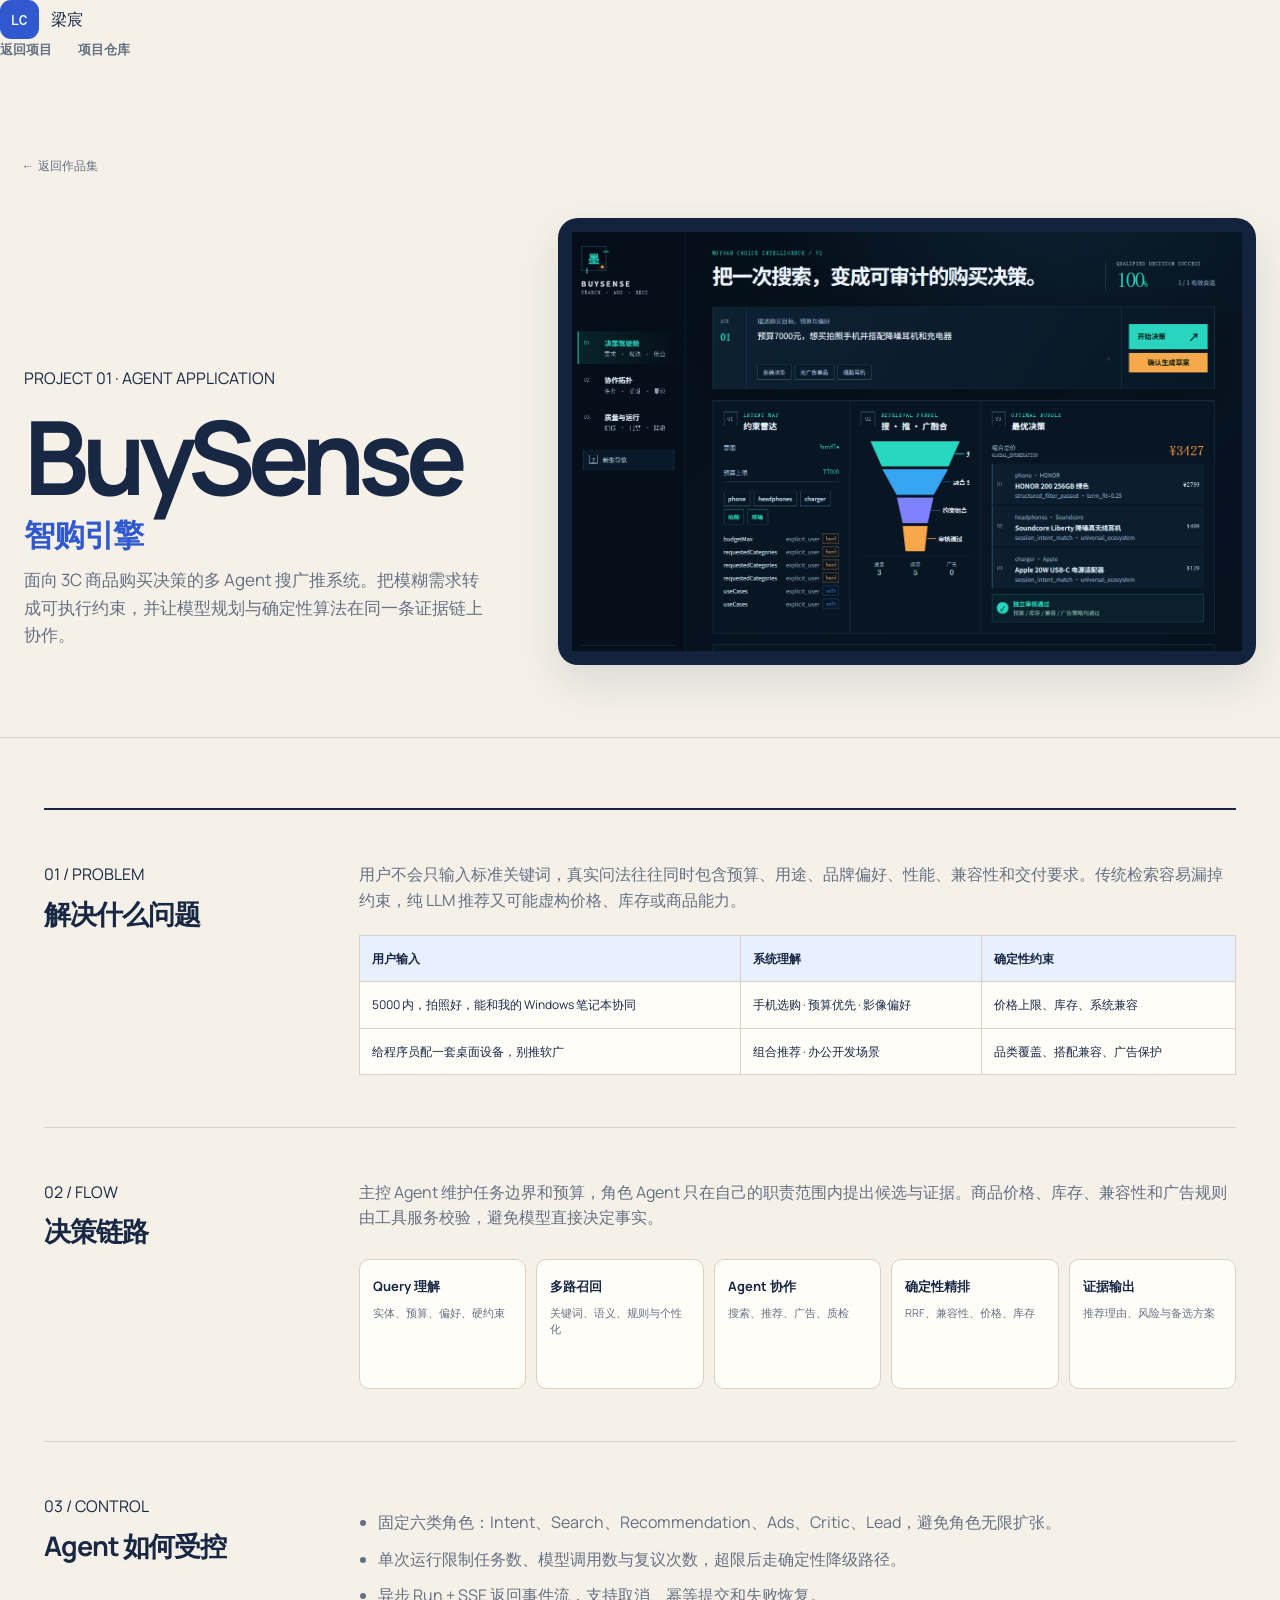
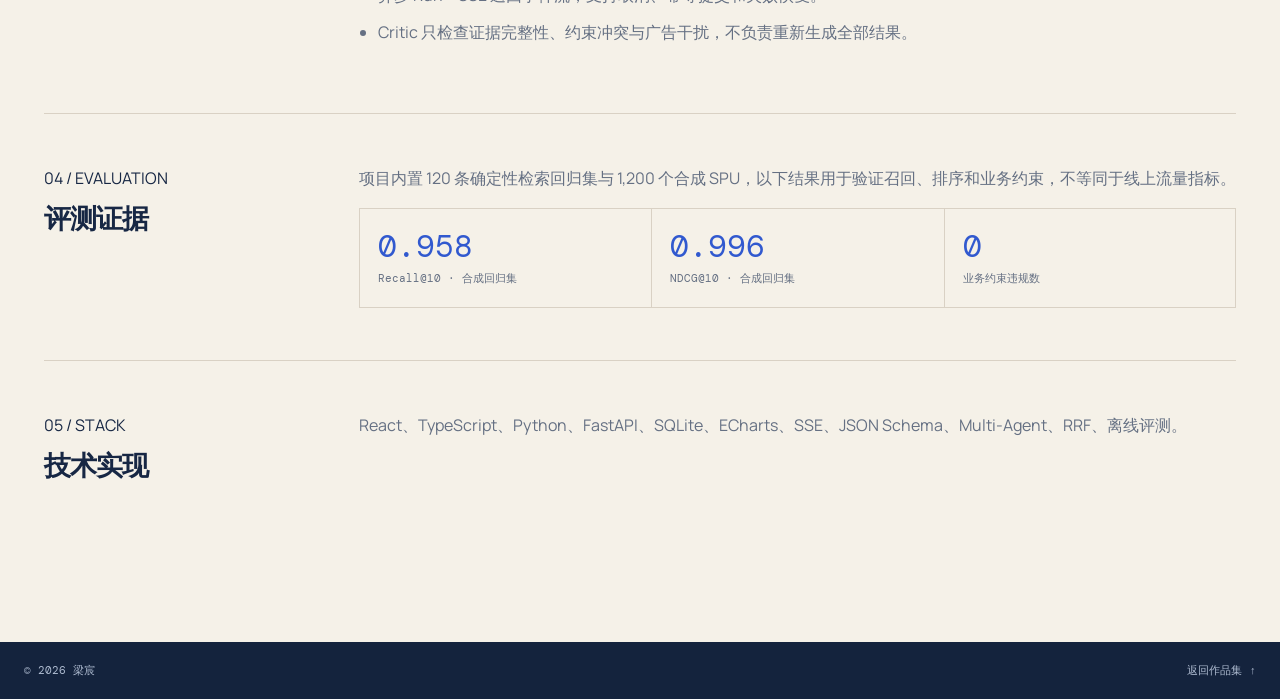
==== projects/buysense.html @ aa0bed07 "Redesign portfolio and refresh open source archive" ====
<!doctype html>
<html lang="zh-CN">
  <head>
    <meta charset="utf-8" />
    <meta name="viewport" content="width=device-width, initial-scale=1" />
    <meta name="description" content="BuySense 智购引擎：3C 商品智能决策与搜广推 Agent 项目案例。" />
    <title>BuySense 智购引擎 · 梁宸作品集</title>
    <link rel="icon" href="data:," />
    <link rel="stylesheet" href="../assets/site.css" />
  </head>
  <body>
    <header class="site-header" data-header>
      <a class="brand" href="../index.html"><span class="brand-mark">LC</span><span>梁宸</span></a>
<button class="nav-toggle" type="button" aria-expanded="false" aria-controls="site-nav" title="打开导航">
        <svg width="22" height="22" viewBox="0 0 24 24" aria-hidden="true" focusable="false"><path d="M4 6h16M4 12h16M4 18h16" /></svg>
        <span class="sr-only">打开导航</span>
      </button>
      <nav id="site-nav" class="site-nav" aria-label="案例导航"><a href="../index.html#work">返回项目</a><a target="_blank" rel="noreferrer noopener" href="https://github.com/ShinyHero666/BuySense-Agent">项目仓库</a></nav>
    </header>
<a class="skip-link" href="#top">跳到主要内容</a>
    <main id="top" tabindex="-1">
      <section class="case-hero" data-reveal>
        <a class="case-back" href="../index.html#work">← 返回作品集</a>
        <div class="case-hero-grid">
          <div>
            <span class="section-index">PROJECT 01 · AGENT APPLICATION</span>
            <h1>BuySense<span>智购引擎</span></h1>
            <p>面向 3C 商品购买决策的多 Agent 搜广推系统。把模糊需求转成可执行约束，并让模型规划与确定性算法在同一条证据链上协作。</p>
          </div>
          <figure><img src="../assets/buysense-console.png" alt="BuySense 决策工作台" /></figure>
        </div>
      </section>
      <div class="case-body">
        <section class="case-section" data-reveal>
          <div><span class="section-index">01 / PROBLEM</span><h2>解决什么问题</h2></div>
          <div>
            <p>用户不会只输入标准关键词，真实问法往往同时包含预算、用途、品牌偏好、性能、兼容性和交付要求。传统检索容易漏掉约束，纯 LLM 推荐又可能虚构价格、库存或商品能力。</p>
            <table class="decision-table">
              <thead><tr><th>用户输入</th><th>系统理解</th><th>确定性约束</th></tr></thead>
              <tbody>
                <tr><td>5000 内，拍照好，能和我的 Windows 笔记本协同</td><td>手机选购 · 预算优先 · 影像偏好</td><td>价格上限、库存、系统兼容</td></tr>
                <tr><td>给程序员配一套桌面设备，别推软广</td><td>组合推荐 · 办公开发场景</td><td>品类覆盖、搭配兼容、广告保护</td></tr>
              </tbody>
            </table>
          </div>
        </section>
        <section class="case-section" data-reveal>
          <div><span class="section-index">02 / FLOW</span><h2>决策链路</h2></div>
          <div>
            <p>主控 Agent 维护任务边界和预算，角色 Agent 只在自己的职责范围内提出候选与证据。商品价格、库存、兼容性和广告规则由工具服务校验，避免模型直接决定事实。</p>
            <div class="architecture" aria-label="BuySense 架构链路">
              <div><strong>Query 理解</strong><span>实体、预算、偏好、硬约束</span></div>
              <div><strong>多路召回</strong><span>关键词、语义、规则与个性化</span></div>
              <div><strong>Agent 协作</strong><span>搜索、推荐、广告、质检</span></div>
              <div><strong>确定性精排</strong><span>RRF、兼容性、价格、库存</span></div>
              <div><strong>证据输出</strong><span>推荐理由、风险与备选方案</span></div>
            </div>
          </div>
        </section>
        <section class="case-section" data-reveal>
          <div><span class="section-index">03 / CONTROL</span><h2>Agent 如何受控</h2></div>
          <div><ul class="case-list">
            <li>固定六类角色：Intent、Search、Recommendation、Ads、Critic、Lead，避免角色无限扩张。</li>
            <li>单次运行限制任务数、模型调用数与复议次数，超限后走确定性降级路径。</li>
            <li>异步 Run + SSE 返回事件流，支持取消、幂等提交和失败恢复。</li>
            <li>Critic 只检查证据完整性、约束冲突与广告干扰，不负责重新生成全部结果。</li>
          </ul></div>
        </section>
        <section class="case-section" data-reveal>
          <div><span class="section-index">04 / EVALUATION</span><h2>评测证据</h2></div>
          <div>
            <p>项目内置 120 条确定性检索回归集与 1,200 个合成 SPU，以下结果用于验证召回、排序和业务约束，不等同于线上流量指标。</p>
            <div class="evidence-row">
              <div><strong>0.958</strong><span>Recall@10 · 合成回归集</span></div>
              <div><strong>0.996</strong><span>NDCG@10 · 合成回归集</span></div>
              <div><strong>0</strong><span>业务约束违规数</span></div>
            </div>
          </div>
        </section>
        <section class="case-section" data-reveal>
          <div><span class="section-index">05 / STACK</span><h2>技术实现</h2></div>
          <div><p>React、TypeScript、Python、FastAPI、SQLite、ECharts、SSE、JSON Schema、Multi-Agent、RRF、离线评测。</p></div>
        </section>
      </div>
    </main>
    <footer class="site-footer"><span>© <span data-year></span> 梁宸</span><a href="../index.html">返回作品集 ↑</a></footer>
    <script src="../assets/site.js"></script>
  </body>
</html>
---- assets/site.css ----
@import url('https://fonts.googleapis.com/css2?family=DM+Mono:wght@400;500&family=Manrope:wght@400;500;600;700;800&display=swap');

:root {
  --paper: #f5f1e8;
  --surface: #fffdf8;
  --ink: #172744;
  --muted: #657083;
  --line: #d9d1c4;
  --blue: #3159cf;
  --blue-dark: #233f9a;
  --red: #e35d43;
  --yellow: #e8b74a;
  --dark: #14233d;
  --dark-line: #344563;
  --max: 1240px;
  --header: 76px;
  --radius: 18px;
  --shadow: 0 18px 45px rgba(23, 39, 68, .12);
}

* { box-sizing: border-box; }
html { scroll-behavior: smooth; scroll-padding-top: calc(var(--header) + 20px); }
body { margin: 0; color: var(--ink); background: var(--paper); font-family: Manrope, "Microsoft YaHei", sans-serif; font-size: 16px; line-height: 1.6; overflow-x: hidden; }
img { display: block; max-width: 100%; }
a { color: inherit; text-decoration: none; cursor: pointer; }
button { font: inherit; cursor: pointer; }
::selection { color: #fff; background: var(--blue); }
.icon { flex: 0 0 auto; fill: none; stroke: currentColor; stroke-width: 1.8; stroke-linecap: round; stroke-linejoin: round; }
.sr-only { position: absolute; width: 1px; height: 1px; padding: 0; margin: -1px; overflow: hidden; clip: rect(0, 0, 0, 0); white-space: nowrap; border: 0; }
.skip-link { position: fixed; top: 14px; left: 18px; z-index: 100; padding: 10px 14px; color: #fff; background: var(--ink); border-radius: 8px; transform: translateY(-160%); transition: transform 180ms ease; }
.skip-link:focus { transform: translateY(0); }
:focus-visible { outline: 3px solid var(--red); outline-offset: 4px; }
main:focus { outline: none; }

.site-header { position: sticky; top: 0; z-index: 50; min-height: var(--header); border-bottom: 1px solid transparent; background: rgba(245, 241, 232, .92); backdrop-filter: blur(16px); transition: border-color 200ms ease, box-shadow 200ms ease; }
.site-header.is-scrolled { border-color: var(--line); box-shadow: 0 8px 24px rgba(23, 39, 68, .06); }
.site-header-inner { max-width: var(--max); min-height: var(--header); display: flex; align-items: center; justify-content: space-between; gap: 32px; margin: 0 auto; padding: 0 24px; }
.brand { display: inline-flex; align-items: center; gap: 12px; }
.brand-mark { width: 39px; height: 39px; display: grid; place-items: center; color: #fff; background: var(--blue); border-radius: 11px; font: 500 14px/1 "DM Mono", monospace; letter-spacing: .06em; }
.brand-copy { display: grid; gap: 1px; }
.brand-copy strong { font-size: 13px; letter-spacing: .1em; }
.brand-copy small { color: var(--muted); font: 10px/1.3 "DM Mono", monospace; letter-spacing: .05em; }
.site-nav { display: flex; align-items: center; gap: 26px; }
.site-nav a { position: relative; display: inline-flex; align-items: center; gap: 7px; color: var(--muted); font-size: 13px; font-weight: 700; transition: color 180ms ease; }
.site-nav a span { color: var(--red); font: 11px "DM Mono", monospace; }
.site-nav a::after { content: ""; position: absolute; right: 0; bottom: -8px; left: 0; height: 2px; background: var(--red); transform: scaleX(0); transform-origin: right; transition: transform 180ms ease; }
.site-nav a:hover { color: var(--ink); }
.site-nav a:hover::after { transform: scaleX(1); transform-origin: left; }
.site-nav .nav-external { padding: 9px 12px; color: var(--ink); border: 1px solid var(--line); border-radius: 8px; }
.site-nav .nav-external::after { display: none; }
.nav-toggle { display: none; min-width: 44px; min-height: 44px; place-items: center; padding: 0; color: var(--ink); border: 1px solid var(--line); border-radius: 9px; background: transparent; }
.nav-toggle svg { fill: none; stroke: currentColor; stroke-width: 1.8; stroke-linecap: round; }

.archive-hero { max-width: var(--max); display: grid; grid-template-columns: 58px minmax(0, 1.02fr) minmax(400px, .98fr); gap: 34px; align-items: center; margin: 0 auto; padding: 96px 24px 88px; }
.hero-index { min-height: 430px; display: flex; flex-direction: column; align-items: center; justify-content: space-between; color: var(--blue); font: 11px "DM Mono", monospace; letter-spacing: .1em; }
.hero-index span { writing-mode: vertical-rl; }
.hero-index strong { font: 30px "DM Mono", monospace; }
.hero-index i { width: 1px; flex: 1; margin-top: 24px; background: var(--red); }
.kicker { margin: 0; color: var(--blue); font: 500 11px/1.3 "DM Mono", monospace; letter-spacing: .1em; }
.hero-copy h1 { max-width: 680px; margin: 22px 0 24px; font-size: clamp(42px, 5.3vw, 78px); line-height: 1.04; letter-spacing: -.055em; }
h1 em, h2 em { color: var(--blue); font-style: normal; }
.hero-intro { max-width: 570px; margin: 0; color: var(--muted); font-size: 17px; }
.hero-actions { display: flex; flex-wrap: wrap; gap: 12px; margin-top: 34px; }
.button { min-height: 46px; display: inline-flex; align-items: center; justify-content: center; gap: 10px; padding: 11px 17px; border: 1px solid var(--ink); border-radius: 9px; font-size: 13px; font-weight: 800; transition: transform 180ms ease, background-color 180ms ease, color 180ms ease, border-color 180ms ease; }
.button:hover { transform: translateY(-2px); }
.button-primary { color: #fff; background: var(--blue); border-color: var(--blue); }
.button-primary:hover { background: var(--blue-dark); border-color: var(--blue-dark); }
.button-quiet { color: var(--ink); border-color: var(--line); }
.button-quiet:hover { color: var(--blue); border-color: var(--blue); }
.hero-footnote { display: flex; align-items: center; gap: 8px; margin-top: 38px; color: var(--muted); font: 12px "DM Mono", monospace; }
.status-dot { width: 8px; height: 8px; display: inline-block; border-radius: 50%; background: var(--red); box-shadow: 0 0 0 4px rgba(227, 93, 67, .12); }
.hero-board { position: relative; padding: 22px; color: #fff; background: var(--dark); border-radius: 26px; box-shadow: var(--shadow); transform: rotate(1deg); }
.board-topline, .board-bottom { display: flex; align-items: center; justify-content: space-between; color: #aab7cc; font: 10px "DM Mono", monospace; letter-spacing: .08em; }
.board-main { display: grid; grid-template-columns: 86px 1fr; gap: 22px; align-items: end; padding: 42px 0 28px; }
.board-number { color: var(--yellow); font: 64px/.85 "DM Mono", monospace; }
.board-label { margin: 0 0 7px; color: #8fa7ef; font: 10px "DM Mono", monospace; letter-spacing: .12em; }
.board-main h2 { margin: 0; font-size: clamp(26px, 3vw, 40px); line-height: 1.08; letter-spacing: -.045em; }
.board-copy { max-width: 290px; margin: 13px 0 0; color: #b4bfd1; font-size: 12px; line-height: 1.55; }
.board-visual { position: relative; overflow: hidden; margin-bottom: 22px; border: 5px solid #273856; background: #fff; }
.board-visual img { width: 100%; aspect-ratio: 16 / 9; object-fit: cover; object-position: top left; }
.visual-tag { position: absolute; right: 10px; bottom: 10px; padding: 5px 7px; color: #fff; background: rgba(20, 35, 61, .9); font: 9px "DM Mono", monospace; }
.board-bottom { padding-top: 15px; border-top: 1px solid var(--dark-line); }
.board-bottom strong { color: var(--yellow); font-size: 19px; }

.metrics-band { color: #fff; background: var(--dark); }
.metrics-inner { max-width: var(--max); display: grid; grid-template-columns: 1.5fr repeat(3, 1fr); margin: 0 auto; padding: 0 24px; }
.metric { min-height: 128px; display: grid; align-content: center; gap: 5px; padding: 22px 24px; border-left: 1px solid var(--dark-line); }
.metric:last-child { border-right: 1px solid var(--dark-line); }
.metric strong { color: var(--yellow); font: 500 30px/1 "DM Mono", monospace; }
.metric span { color: #aab7cc; font-size: 12px; }
.metric-lead { gap: 8px; }
.metric-lead strong { color: #fff; font-size: 21px; }
.metric-label { color: #8fa7ef !important; font: 10px "DM Mono", monospace; letter-spacing: .1em; }

.section-shell { max-width: var(--max); margin: 0 auto; padding-right: 24px; padding-left: 24px; }
.work-section { padding-top: 108px; padding-bottom: 120px; }
.section-heading { display: grid; grid-template-columns: minmax(0, .85fr) minmax(280px, .55fr); justify-content: space-between; gap: 70px; align-items: end; margin-bottom: 52px; }
.section-number { display: inline-block; margin-right: 12px; color: var(--red); font: 22px "DM Mono", monospace; vertical-align: top; }
.section-heading h2 { margin: 14px 0 0; font-size: clamp(36px, 4.4vw, 64px); line-height: 1.03; letter-spacing: -.06em; }
.section-heading > p, .section-heading > div + p, .open-source-heading > div:last-child { max-width: 470px; color: var(--muted); }
.project-grid { display: grid; grid-template-columns: minmax(0, 1.1fr) minmax(330px, .9fr); gap: 18px; align-items: stretch; }
.project-card { min-width: 0; overflow: hidden; border: 1px solid var(--line); border-radius: 22px; box-shadow: 0 5px 0 rgba(23, 39, 68, .06); transition: transform 200ms ease, box-shadow 200ms ease, border-color 200ms ease; }
.project-card:hover { border-color: #9baee6; box-shadow: 0 14px 0 rgba(23, 39, 68, .08); transform: translateY(-4px); }
.project-card-primary { background: var(--surface); }
.project-card-secondary { display: flex; flex-direction: column; color: #fff; background: var(--blue); border-color: var(--blue); }
.project-card-head { display: flex; justify-content: space-between; gap: 12px; padding: 20px 22px 0; font: 10px "DM Mono", monospace; letter-spacing: .08em; }
.project-code { color: var(--red); }
.project-card-secondary .project-code { color: #c7d3ff; }
.project-type { color: var(--muted); text-align: right; }
.project-card-secondary .project-type { color: #c7d3ff; }
.project-image { position: relative; margin: 18px 18px 0; overflow: hidden; border: 1px solid var(--line); background: #e8e3d9; }
.project-image img { width: 100%; aspect-ratio: 16 / 9; object-fit: cover; object-position: top left; }
.image-stamp { position: absolute; right: 14px; bottom: 14px; padding: 7px 8px; color: #fff; background: var(--red); font: 10px/1.15 "DM Mono", monospace; letter-spacing: .08em; }
.project-card-body { display: grid; gap: 18px; padding: 23px 23px 25px; }
.project-card h3 { margin: 0; font-size: 29px; letter-spacing: -.05em; }
.project-card-body p { margin: 3px 0 0; color: var(--muted); font-size: 13px; }
.project-card-secondary .project-card-body p { color: #e1e7ff; }
.project-description { max-width: 520px; line-height: 1.65; }
.tag-row { display: flex; flex-wrap: wrap; gap: 7px; }
.tag-row span { padding: 5px 8px; color: var(--ink); background: #eee9df; border-radius: 5px; font: 10px "DM Mono", monospace; }
.project-card-secondary .tag-row span { color: #fff; background: rgba(20, 35, 61, .2); }
.card-action { display: inline-flex; align-items: center; gap: 8px; width: max-content; color: var(--blue); font-size: 13px; font-weight: 800; }
.card-action:hover { color: var(--red); }
.project-card-secondary .card-action { color: #fff; }
.project-image-small { order: 3; margin-top: auto; border-color: rgba(255,255,255,.3); }
.project-image-small img { aspect-ratio: 16 / 7; }
.mini-flow { display: flex; align-items: center; gap: 8px; color: #d5ddff; font: 10px "DM Mono", monospace; }
.mini-flow i { width: 24px; height: 1px; background: #b9c8ff; }

.method-section { padding: 108px 0 116px; color: #fff; background: var(--dark); }
.section-heading-dark { margin-bottom: 54px; }
.section-heading-dark .kicker { color: #9aafea; }
.section-heading-dark h2 { color: #fff; }
.section-heading-dark h2 em { color: var(--yellow); }
.section-heading-dark > p { color: #b8c2d4; }
.method-grid { display: grid; grid-template-columns: repeat(4, 1fr); border-top: 1px solid var(--dark-line); border-bottom: 1px solid var(--dark-line); }
.method-grid article { min-height: 220px; padding: 24px 22px; border-left: 1px solid var(--dark-line); }
.method-grid article:last-child { border-right: 1px solid var(--dark-line); }
.method-grid article > span { color: var(--yellow); font: 10px "DM Mono", monospace; letter-spacing: .08em; }
.method-grid h3 { margin: 50px 0 11px; font-size: 21px; }
.method-grid p { margin: 0; color: #b8c2d4; font-size: 13px; }

.opensource-section { padding-top: 112px; padding-bottom: 120px; }
.open-source-heading { margin-bottom: 36px; }
.subtle-note { margin-top: 17px !important; color: var(--blue) !important; font: 12px "DM Mono", monospace; }
.opensource-toolbar { display: flex; align-items: center; justify-content: space-between; gap: 16px; padding: 13px 0; border-top: 1px solid var(--line); border-bottom: 1px solid var(--line); color: var(--muted); font: 10px "DM Mono", monospace; }
.opensource-toolbar span { display: inline-flex; align-items: center; gap: 8px; }
.opensource-toolbar strong { color: var(--ink); font-weight: 500; }
.opensource-grid { display: grid; grid-template-columns: repeat(5, minmax(0, 1fr)); gap: 12px; margin-top: 18px; }
.opensource-card { position: relative; min-height: 290px; display: flex; flex-direction: column; padding: 19px; color: var(--ink); background: var(--surface); border: 1px solid var(--line); border-radius: 15px; transition: transform 180ms ease, box-shadow 180ms ease, border-color 180ms ease; }
.opensource-card:nth-child(2) { background: #e8efff; }
.opensource-card:nth-child(3) { background: #fff0e7; }
.opensource-card:nth-child(4) { background: #e7f0e5; }
.opensource-card:nth-child(5) { background: #f1eafd; }
.opensource-card:hover { border-color: var(--blue); box-shadow: 0 12px 26px rgba(23,39,68,.12); transform: translateY(-4px); }
.card-index { position: absolute; top: 17px; right: 18px; color: var(--muted); font: 11px "DM Mono", monospace; }
.contribution-label { width: max-content; padding: 4px 7px; color: #fff; background: var(--ink); border-radius: 4px; font: 10px "DM Mono", monospace; }
.opensource-card > strong { margin-top: 37px; font-size: 20px; letter-spacing: -.04em; }
.repo-name { margin-top: 5px; overflow-wrap: anywhere; color: var(--muted); font: 10px/1.45 "DM Mono", monospace; }
.opensource-card p { margin: 18px 0 0; color: var(--muted); font-size: 12px; line-height: 1.6; }
.opensource-card code { padding: 1px 4px; color: var(--red); background: rgba(255,255,255,.65); border: 1px solid rgba(23,39,68,.1); border-radius: 3px; font: 11px "DM Mono", monospace; }
.card-meta { display: flex; align-items: center; justify-content: space-between; gap: 10px; margin-top: auto; padding-top: 18px; color: var(--blue); font: 11px "DM Mono", monospace; }

.contact-section { padding: 86px 0; color: #fff; background: var(--red); }
.contact-inner { display: flex; align-items: center; justify-content: space-between; gap: 48px; }
.contact-inner .kicker { color: #ffe0d5; }
.contact-inner h2 { margin: 13px 0 0; font-size: clamp(35px, 4vw, 58px); line-height: 1.04; letter-spacing: -.06em; }
.contact-inner h2 em { color: var(--ink); }
.contact-inner .button-primary { color: var(--ink); background: #fff4e8; border-color: #fff4e8; }
.contact-inner .button-primary:hover { background: var(--yellow); border-color: var(--yellow); }
.site-footer { display: flex; justify-content: space-between; gap: 20px; padding: 21px max(24px, calc((100vw - var(--max)) / 2)); color: #aebbd0; background: var(--dark); font: 11px "DM Mono", monospace; }

/* Detail pages share the same archive language. */
.case-hero { padding: 76px max(24px, calc((100vw - var(--max)) / 2)) 72px; border-bottom: 1px solid var(--line); }
.case-back { display: inline-flex; align-items: center; gap: 8px; margin-bottom: 43px; color: var(--muted); font: 12px "DM Mono", monospace; }
.case-back:hover { color: var(--red); }
.case-hero-grid { display: grid; grid-template-columns: .8fr 1.2fr; gap: 68px; align-items: end; }
.case-hero h1 { margin: 16px 0 12px; font-size: clamp(53px, 8vw, 104px); line-height: .95; letter-spacing: -.07em; }
.case-hero h1 span { display: block; margin-top: 15px; color: var(--blue); font-size: .3em; letter-spacing: -.04em; }
.case-hero p { max-width: 570px; color: var(--muted); font-size: 17px; }
.case-hero figure { margin: 0; padding: 14px; background: var(--dark); border-radius: 20px; box-shadow: var(--shadow); }
.case-hero figure img { width: 100%; aspect-ratio: 16 / 10; object-fit: cover; object-position: top left; }
.case-body { max-width: var(--max); margin: 0 auto; padding: 70px 24px 110px; }
.case-section { display: grid; grid-template-columns: 245px 1fr; gap: 70px; padding: 52px 0; border-top: 1px solid var(--line); }
.case-section:first-child { border-top: 2px solid var(--ink); }
.case-section h2 { margin: 10px 0 0; font-size: 27px; line-height: 1.15; letter-spacing: -.04em; }
.case-section p { margin-top: 0; color: var(--muted); }
.architecture { display: grid; grid-template-columns: repeat(5, 1fr); gap: 10px; margin-top: 28px; }
.architecture div { min-height: 130px; padding: 16px 13px; border: 1px solid var(--line); border-radius: 10px; background: var(--surface); }
.architecture strong { display: block; font-size: 13px; }
.architecture span { display: block; margin-top: 8px; color: var(--muted); font-size: 11px; line-height: 1.45; }
.decision-table { width: 100%; border-collapse: collapse; margin-top: 22px; background: var(--surface); }
.decision-table th, .decision-table td { padding: 13px 12px; border: 1px solid var(--line); text-align: left; vertical-align: top; font-size: 12px; }
.decision-table th { color: var(--ink); background: #e8efff; font-weight: 800; }
.evidence-row { display: grid; grid-template-columns: repeat(3, 1fr); border-top: 1px solid var(--line); border-bottom: 1px solid var(--line); }
.evidence-row div { padding: 21px 18px; border-left: 1px solid var(--line); }
.evidence-row div:last-child { border-right: 1px solid var(--line); }
.evidence-row strong { display: block; color: var(--blue); font: 31px "DM Mono", monospace; line-height: 1.1; }
.evidence-row span { display: block; margin-top: 7px; color: var(--muted); font: 11px "DM Mono", monospace; }
.case-list { padding-left: 19px; }
.case-list li { margin: 11px 0; color: var(--muted); }

html.js [data-reveal] { opacity: 0; transform: translateY(15px); transition: opacity 420ms ease, transform 420ms ease; }
html.js [data-reveal].is-visible { opacity: 1; transform: none; }

@media (max-width: 1024px) {
  .archive-hero { grid-template-columns: 42px 1fr 1fr; gap: 22px; }
  .hero-board { padding: 17px; }
  .board-main { grid-template-columns: 66px 1fr; gap: 14px; }
  .board-number { font-size: 51px; }
  .metrics-inner { grid-template-columns: 1.2fr repeat(3, 1fr); }
  .metric { padding-inline: 16px; }
  .project-grid { grid-template-columns: 1fr 1fr; }
  .opensource-grid { grid-template-columns: repeat(3, 1fr); }
  .opensource-card:nth-child(4), .opensource-card:nth-child(5) { min-height: 255px; }
}
@media (max-width: 760px) {
  :root { --header: 68px; }
  .site-header-inner { padding-inline: 18px; }
  .nav-toggle { display: grid; }
  .site-nav { position: absolute; top: var(--header); right: 0; left: 0; display: none; flex-direction: column; align-items: stretch; gap: 0; padding: 12px 18px 18px; background: var(--paper); border-bottom: 1px solid var(--line); box-shadow: 0 12px 24px rgba(23,39,68,.08); }
  .site-nav.is-open { display: flex; }
  .site-nav a { min-height: 44px; padding: 11px 2px; }
  .site-nav a::after { bottom: 4px; }
  .site-nav .nav-external { justify-content: space-between; margin-top: 6px; padding-inline: 11px; }
  .archive-hero { grid-template-columns: 1fr; gap: 34px; padding: 64px 18px 64px; }
  .hero-index { display: none; }
  .hero-copy h1 { font-size: clamp(45px, 13vw, 70px); }
  .hero-intro { font-size: 16px; }
  .hero-board { max-width: 620px; margin: 0 auto; transform: rotate(0); }
  .metrics-inner { grid-template-columns: 1fr 1fr; padding-inline: 18px; }
  .metric { min-height: 102px; padding: 17px 13px; }
  .metric-lead { grid-column: 1 / -1; }
  .metric:last-child { border-right: 1px solid var(--dark-line); }
  .section-shell { padding-right: 18px; padding-left: 18px; }
  .work-section, .opensource-section { padding-top: 76px; padding-bottom: 82px; }
  .section-heading { grid-template-columns: 1fr; gap: 18px; margin-bottom: 34px; }
  .section-heading h2 { font-size: clamp(39px, 11vw, 56px); }
  .project-grid { grid-template-columns: 1fr; }
  .project-card-secondary { display: grid; grid-template-columns: 1fr 40%; }
  .project-card-secondary .project-card-head { grid-column: 1 / -1; }
  .project-card-secondary .project-card-body { min-width: 0; }
  .project-card-secondary .project-image-small { margin: 0 18px 18px 0; align-self: end; }
  .method-section { padding: 78px 0 82px; }
  .method-grid { grid-template-columns: 1fr 1fr; }
  .method-grid article { min-height: 190px; }
  .method-grid h3 { margin-top: 34px; }
  .open-source-heading { margin-bottom: 31px; }
  .opensource-toolbar { align-items: flex-start; flex-direction: column; gap: 8px; }
  .opensource-grid { grid-template-columns: 1fr 1fr; }
  .opensource-card { min-height: 250px; }
  .contact-section { padding: 68px 0; }
  .contact-inner { align-items: flex-start; flex-direction: column; gap: 28px; }
  .site-footer { align-items: flex-start; flex-direction: column; padding: 24px 18px; }
  .case-hero { padding: 58px 18px 52px; }
  .case-hero-grid { grid-template-columns: 1fr; gap: 28px; }
  .case-hero h1 { font-size: 66px; }
  .case-body { padding: 53px 18px 80px; }
  .case-section { grid-template-columns: 1fr; gap: 23px; padding: 40px 0; }
  .architecture { grid-template-columns: 1fr 1fr; }
}
@media (max-width: 520px) {
  .brand-copy small { display: none; }
  .brand-copy strong { font-size: 12px; }
  .hero-actions .button { flex: 1 1 160px; }
  .board-main { padding-top: 34px; }
  .board-main h2 { font-size: 27px; }
  .board-copy { font-size: 11px; }
  .project-card-secondary { display: flex; }
  .project-card-secondary .project-image-small { margin: 0 18px 18px; }
  .method-grid, .opensource-grid { grid-template-columns: 1fr; }
  .method-grid article { min-height: 160px; }
  .method-grid h3 { margin-top: 25px; }
  .architecture { grid-template-columns: 1fr; }
  .evidence-row { grid-template-columns: 1fr; }
  .evidence-row div { border-right: 1px solid var(--line); border-bottom: 1px solid var(--line); }
  .decision-table { display: block; overflow-x: auto; }
}
@media (min-width: 761px) { .nav-toggle { display: none; } }
@media (prefers-reduced-motion: reduce) {
  html { scroll-behavior: auto; }
  *, html.js [data-reveal] { transition: none !important; animation: none !important; }
  html.js [data-reveal] { opacity: 1; transform: none; }
}
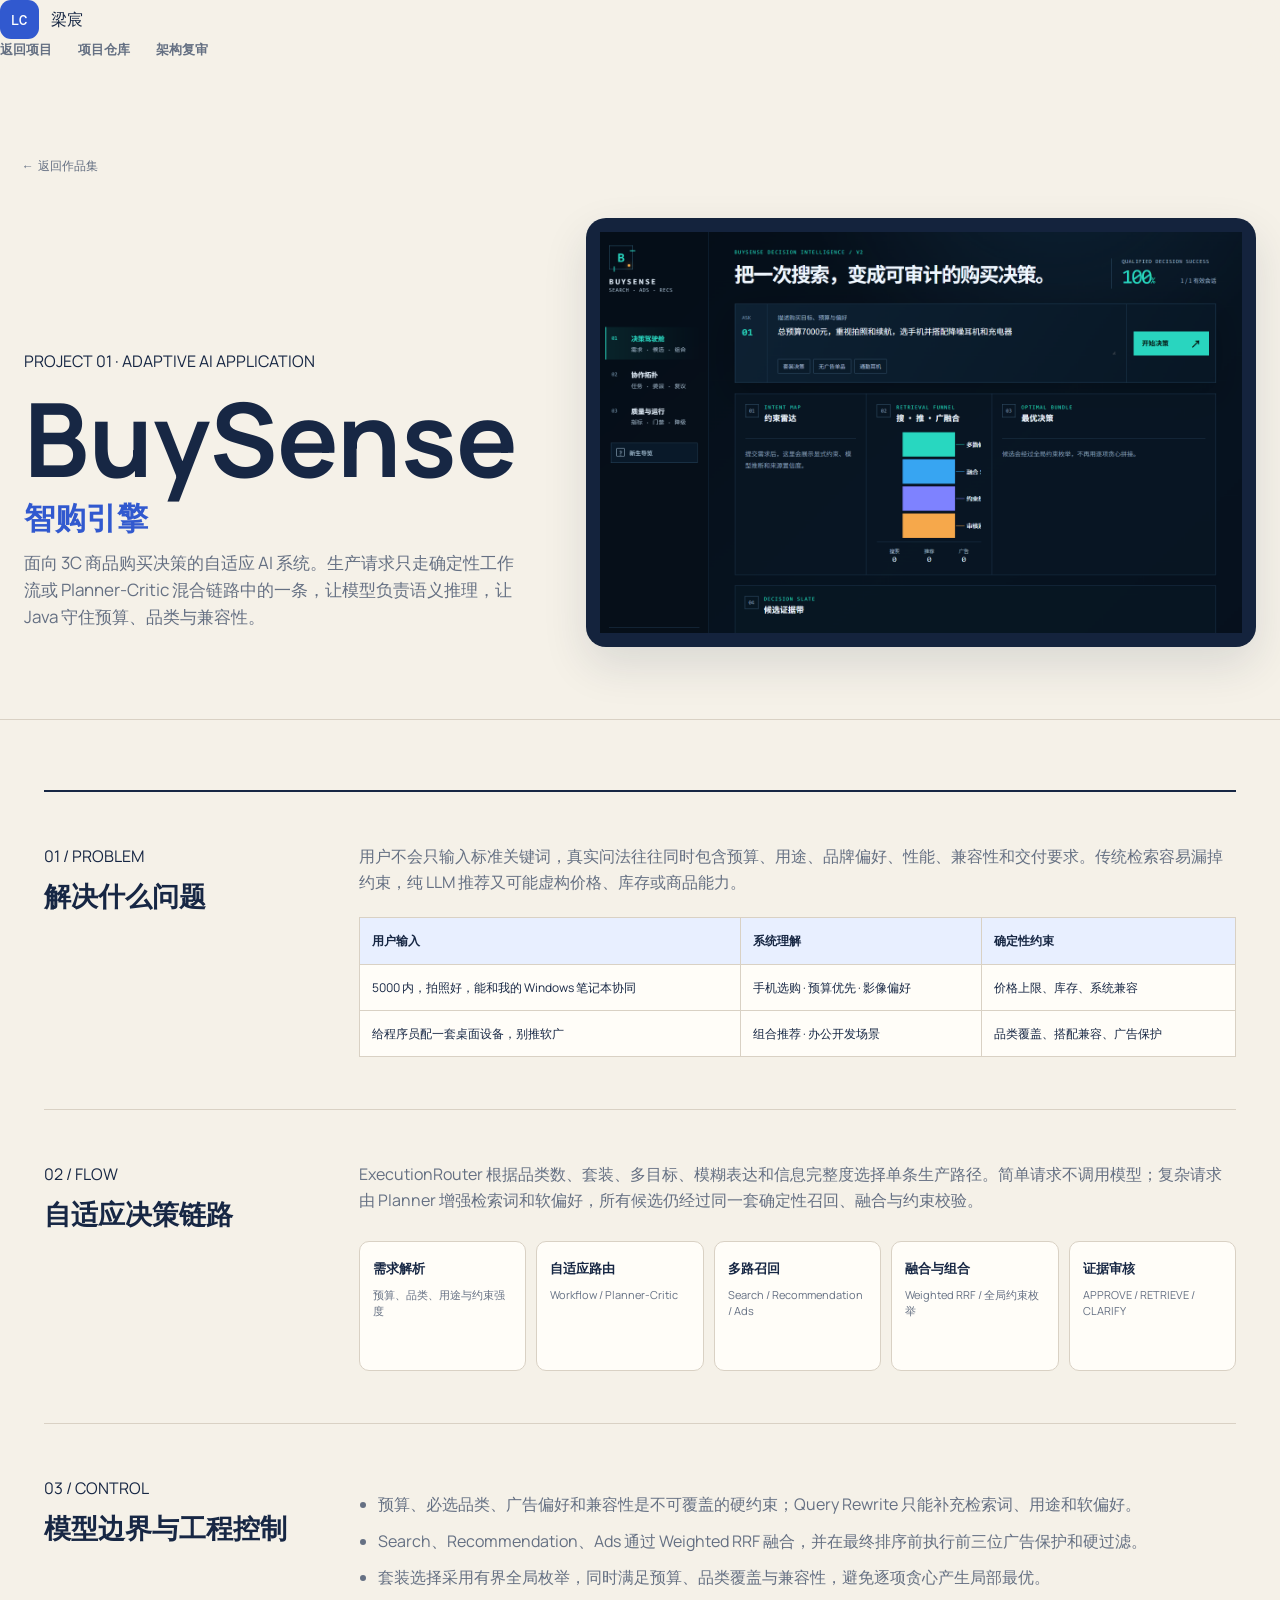
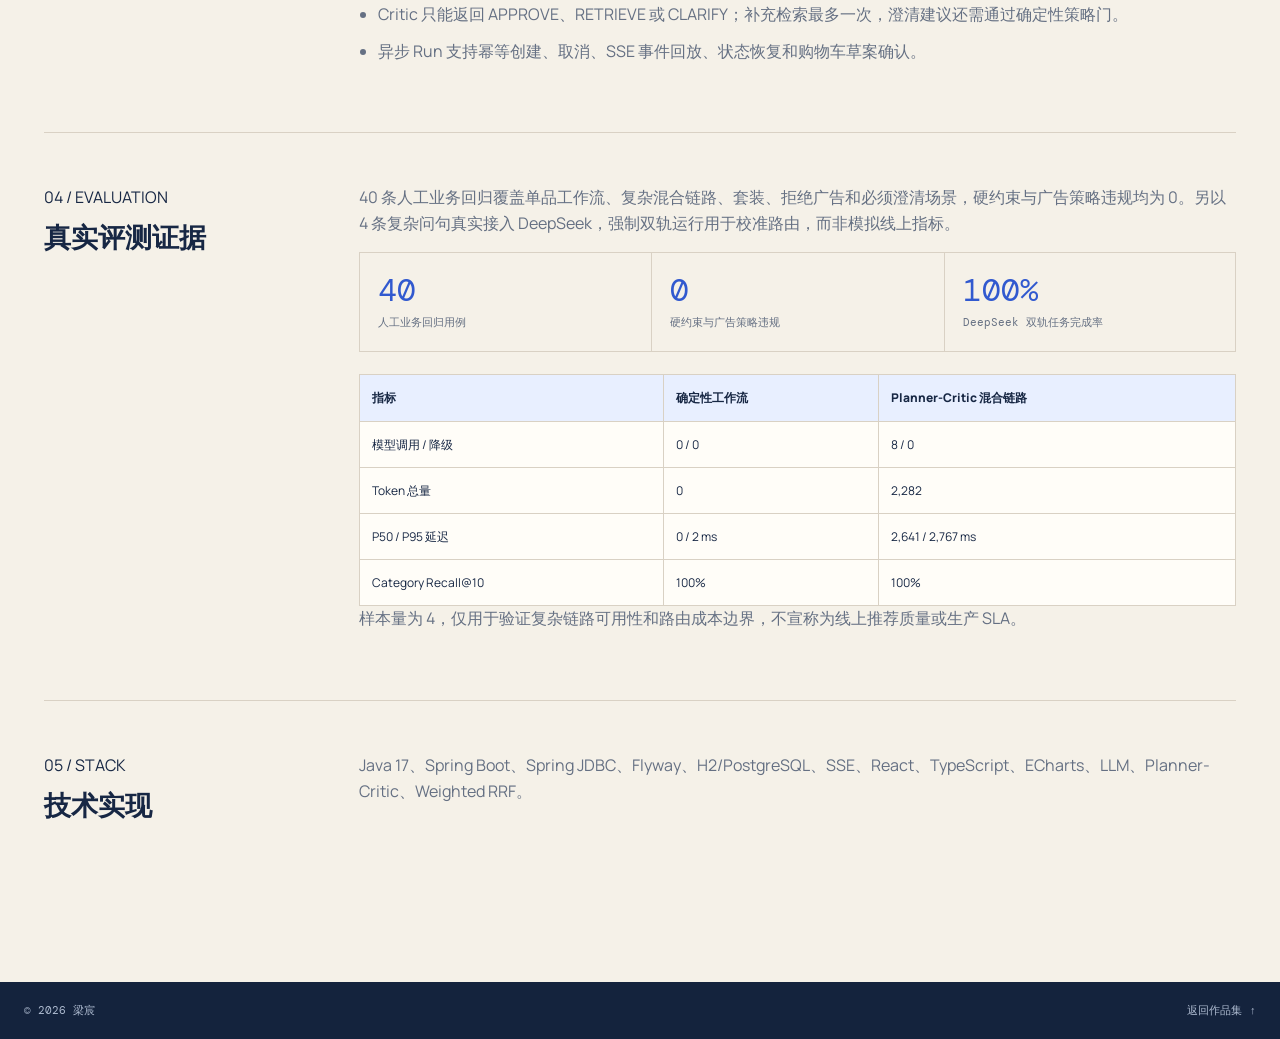
==== commit ca3047dd: "feat: publish final project evidence" ====
--- a/projects/buysense.html
+++ b/projects/buysense.html
@@ -3,7 +3,7 @@
   <head>
     <meta charset="utf-8" />
     <meta name="viewport" content="width=device-width, initial-scale=1" />
-    <meta name="description" content="BuySense 智购引擎：3C 商品智能决策与搜广推 Agent 项目案例。" />
+    <meta name="description" content="BuySense 智购引擎：自适应工作流与 Planner-Critic 协同的 3C 商品智能决策系统。" />
     <title>BuySense 智购引擎 · 梁宸作品集</title>
     <link rel="icon" href="data:," />
     <link rel="stylesheet" href="../assets/site.css" />
@@ -15,7 +15,7 @@
         <svg width="22" height="22" viewBox="0 0 24 24" aria-hidden="true" focusable="false"><path d="M4 6h16M4 12h16M4 18h16" /></svg>
         <span class="sr-only">打开导航</span>
       </button>
-      <nav id="site-nav" class="site-nav" aria-label="案例导航"><a href="../index.html#work">返回项目</a><a target="_blank" rel="noreferrer noopener" href="https://github.com/ShinyHero666/BuySense-Agent">项目仓库</a></nav>
+      <nav id="site-nav" class="site-nav" aria-label="案例导航"><a href="../index.html#work">返回项目</a><a target="_blank" rel="noreferrer noopener" href="https://github.com/ShinyHero666/BuySense-Agent">项目仓库</a><a target="_blank" rel="noreferrer noopener" href="https://github.com/ShinyHero666/BuySense-Agent/blob/main/code/java-control-plane/docs/PROJECT_REVIEW_CN.md">架构复审</a></nav>
     </header>
 <a class="skip-link" href="#top">跳到主要内容</a>
     <main id="top" tabindex="-1">
@@ -23,9 +23,9 @@
         <a class="case-back" href="../index.html#work">← 返回作品集</a>
         <div class="case-hero-grid">
           <div>
-            <span class="section-index">PROJECT 01 · AGENT APPLICATION</span>
+            <span class="section-index">PROJECT 01 · ADAPTIVE AI APPLICATION</span>
             <h1>BuySense<span>智购引擎</span></h1>
-            <p>面向 3C 商品购买决策的多 Agent 搜广推系统。把模糊需求转成可执行约束，并让模型规划与确定性算法在同一条证据链上协作。</p>
+            <p>面向 3C 商品购买决策的自适应 AI 系统。生产请求只走确定性工作流或 Planner-Critic 混合链路中的一条，让模型负责语义推理，让 Java 守住预算、品类与兼容性。</p>
           </div>
           <figure><img src="../assets/buysense-console.png" alt="BuySense 决策工作台" /></figure>
         </div>
@@ -45,41 +45,52 @@
           </div>
         </section>
         <section class="case-section" data-reveal>
-          <div><span class="section-index">02 / FLOW</span><h2>决策链路</h2></div>
+          <div><span class="section-index">02 / FLOW</span><h2>自适应决策链路</h2></div>
           <div>
-            <p>主控 Agent 维护任务边界和预算，角色 Agent 只在自己的职责范围内提出候选与证据。商品价格、库存、兼容性和广告规则由工具服务校验，避免模型直接决定事实。</p>
-            <div class="architecture" aria-label="BuySense 架构链路">
-              <div><strong>Query 理解</strong><span>实体、预算、偏好、硬约束</span></div>
-              <div><strong>多路召回</strong><span>关键词、语义、规则与个性化</span></div>
-              <div><strong>Agent 协作</strong><span>搜索、推荐、广告、质检</span></div>
-              <div><strong>确定性精排</strong><span>RRF、兼容性、价格、库存</span></div>
-              <div><strong>证据输出</strong><span>推荐理由、风险与备选方案</span></div>
+            <p>ExecutionRouter 根据品类数、套装、多目标、模糊表达和信息完整度选择单条生产路径。简单请求不调用模型；复杂请求由 Planner 增强检索词和软偏好，所有候选仍经过同一套确定性召回、融合与约束校验。</p>
+            <div class="architecture" aria-label="BuySense 自适应决策架构">
+              <div><strong>需求解析</strong><span>预算、品类、用途与约束强度</span></div>
+              <div><strong>自适应路由</strong><span>Workflow / Planner-Critic</span></div>
+              <div><strong>多路召回</strong><span>Search / Recommendation / Ads</span></div>
+              <div><strong>融合与组合</strong><span>Weighted RRF / 全局约束枚举</span></div>
+              <div><strong>证据审核</strong><span>APPROVE / RETRIEVE / CLARIFY</span></div>
             </div>
           </div>
         </section>
         <section class="case-section" data-reveal>
-          <div><span class="section-index">03 / CONTROL</span><h2>Agent 如何受控</h2></div>
+          <div><span class="section-index">03 / CONTROL</span><h2>模型边界与工程控制</h2></div>
           <div><ul class="case-list">
-            <li>固定六类角色：Intent、Search、Recommendation、Ads、Critic、Lead，避免角色无限扩张。</li>
-            <li>单次运行限制任务数、模型调用数与复议次数，超限后走确定性降级路径。</li>
-            <li>异步 Run + SSE 返回事件流，支持取消、幂等提交和失败恢复。</li>
-            <li>Critic 只检查证据完整性、约束冲突与广告干扰，不负责重新生成全部结果。</li>
+            <li>预算、必选品类、广告偏好和兼容性是不可覆盖的硬约束；Query Rewrite 只能补充检索词、用途和软偏好。</li>
+            <li>Search、Recommendation、Ads 通过 Weighted RRF 融合，并在最终排序前执行前三位广告保护和硬过滤。</li>
+            <li>套装选择采用有界全局枚举，同时满足预算、品类覆盖与兼容性，避免逐项贪心产生局部最优。</li>
+            <li>Critic 只能返回 APPROVE、RETRIEVE 或 CLARIFY；补充检索最多一次，澄清建议还需通过确定性策略门。</li>
+            <li>异步 Run 支持幂等创建、取消、SSE 事件回放、状态恢复和购物车草案确认。</li>
           </ul></div>
         </section>
         <section class="case-section" data-reveal>
-          <div><span class="section-index">04 / EVALUATION</span><h2>评测证据</h2></div>
+          <div><span class="section-index">04 / EVALUATION</span><h2>真实评测证据</h2></div>
           <div>
-            <p>项目内置 120 条确定性检索回归集与 1,200 个合成 SPU，以下结果用于验证召回、排序和业务约束，不等同于线上流量指标。</p>
+            <p>40 条人工业务回归覆盖单品工作流、复杂混合链路、套装、拒绝广告和必须澄清场景，硬约束与广告策略违规均为 0。另以 4 条复杂问句真实接入 DeepSeek，强制双轨运行用于校准路由，而非模拟线上指标。</p>
             <div class="evidence-row">
-              <div><strong>0.958</strong><span>Recall@10 · 合成回归集</span></div>
-              <div><strong>0.996</strong><span>NDCG@10 · 合成回归集</span></div>
-              <div><strong>0</strong><span>业务约束违规数</span></div>
+              <div><strong>40</strong><span>人工业务回归用例</span></div>
+              <div><strong>0</strong><span>硬约束与广告策略违规</span></div>
+              <div><strong>100%</strong><span>DeepSeek 双轨任务完成率</span></div>
             </div>
+            <table class="decision-table">
+              <thead><tr><th>指标</th><th>确定性工作流</th><th>Planner-Critic 混合链路</th></tr></thead>
+              <tbody>
+                <tr><td>模型调用 / 降级</td><td>0 / 0</td><td>8 / 0</td></tr>
+                <tr><td>Token 总量</td><td>0</td><td>2,282</td></tr>
+                <tr><td>P50 / P95 延迟</td><td>0 / 2 ms</td><td>2,641 / 2,767 ms</td></tr>
+                <tr><td>Category Recall@10</td><td>100%</td><td>100%</td></tr>
+              </tbody>
+            </table>
+            <p>样本量为 4，仅用于验证复杂链路可用性和路由成本边界，不宣称为线上推荐质量或生产 SLA。</p>
           </div>
         </section>
         <section class="case-section" data-reveal>
           <div><span class="section-index">05 / STACK</span><h2>技术实现</h2></div>
-          <div><p>React、TypeScript、Python、FastAPI、SQLite、ECharts、SSE、JSON Schema、Multi-Agent、RRF、离线评测。</p></div>
+          <div><p>Java 17、Spring Boot、Spring JDBC、Flyway、H2/PostgreSQL、SSE、React、TypeScript、ECharts、LLM、Planner-Critic、Weighted RRF。</p></div>
         </section>
       </div>
     </main>
--- a/assets/site.css
+++ b/assets/site.css
@@ -57,7 +57,7 @@
 .hero-index strong { font: 30px "DM Mono", monospace; }
 .hero-index i { width: 1px; flex: 1; margin-top: 24px; background: var(--red); }
 .kicker { margin: 0; color: var(--blue); font: 500 11px/1.3 "DM Mono", monospace; letter-spacing: .1em; }
-.hero-copy h1 { max-width: 680px; margin: 22px 0 24px; font-size: clamp(42px, 5.3vw, 78px); line-height: 1.04; letter-spacing: -.055em; }
+.hero-copy h1 { max-width: 680px; margin: 22px 0 24px; font-size: clamp(42px, 5.3vw, 78px); line-height: 1.04; letter-spacing: 0; }
 h1 em, h2 em { color: var(--blue); font-style: normal; }
 .hero-intro { max-width: 570px; margin: 0; color: var(--muted); font-size: 17px; }
 .hero-actions { display: flex; flex-wrap: wrap; gap: 12px; margin-top: 34px; }
@@ -74,7 +74,7 @@
 .board-main { display: grid; grid-template-columns: 86px 1fr; gap: 22px; align-items: end; padding: 42px 0 28px; }
 .board-number { color: var(--yellow); font: 64px/.85 "DM Mono", monospace; }
 .board-label { margin: 0 0 7px; color: #8fa7ef; font: 10px "DM Mono", monospace; letter-spacing: .12em; }
-.board-main h2 { margin: 0; font-size: clamp(26px, 3vw, 40px); line-height: 1.08; letter-spacing: -.045em; }
+.board-main h2 { margin: 0; font-size: clamp(26px, 3vw, 40px); line-height: 1.08; letter-spacing: 0; }
 .board-copy { max-width: 290px; margin: 13px 0 0; color: #b4bfd1; font-size: 12px; line-height: 1.55; }
 .board-visual { position: relative; overflow: hidden; margin-bottom: 22px; border: 5px solid #273856; background: #fff; }
 .board-visual img { width: 100%; aspect-ratio: 16 / 9; object-fit: cover; object-position: top left; }
@@ -86,8 +86,11 @@
 .metrics-inner { max-width: var(--max); display: grid; grid-template-columns: 1.5fr repeat(3, 1fr); margin: 0 auto; padding: 0 24px; }
 .metric { min-height: 128px; display: grid; align-content: center; gap: 5px; padding: 22px 24px; border-left: 1px solid var(--dark-line); }
 .metric:last-child { border-right: 1px solid var(--dark-line); }
+.metric:last-child { background: rgba(232, 183, 74, .08); }
 .metric strong { color: var(--yellow); font: 500 30px/1 "DM Mono", monospace; }
 .metric span { color: #aab7cc; font-size: 12px; }
+.metric:last-child strong { font-size: 38px; font-weight: 700; }
+.metric:last-child span { color: #f5d88d; font-weight: 700; }
 .metric-lead { gap: 8px; }
 .metric-lead strong { color: #fff; font-size: 21px; }
 .metric-label { color: #8fa7ef !important; font: 10px "DM Mono", monospace; letter-spacing: .1em; }
@@ -96,7 +99,7 @@
 .work-section { padding-top: 108px; padding-bottom: 120px; }
 .section-heading { display: grid; grid-template-columns: minmax(0, .85fr) minmax(280px, .55fr); justify-content: space-between; gap: 70px; align-items: end; margin-bottom: 52px; }
 .section-number { display: inline-block; margin-right: 12px; color: var(--red); font: 22px "DM Mono", monospace; vertical-align: top; }
-.section-heading h2 { margin: 14px 0 0; font-size: clamp(36px, 4.4vw, 64px); line-height: 1.03; letter-spacing: -.06em; }
+.section-heading h2 { margin: 14px 0 0; font-size: clamp(36px, 4.4vw, 64px); line-height: 1.03; letter-spacing: 0; }
 .section-heading > p, .section-heading > div + p, .open-source-heading > div:last-child { max-width: 470px; color: var(--muted); }
 .project-grid { display: grid; grid-template-columns: minmax(0, 1.1fr) minmax(330px, .9fr); gap: 18px; align-items: stretch; }
 .project-card { min-width: 0; overflow: hidden; border: 1px solid var(--line); border-radius: 22px; box-shadow: 0 5px 0 rgba(23, 39, 68, .06); transition: transform 200ms ease, box-shadow 200ms ease, border-color 200ms ease; }
@@ -112,7 +115,7 @@
 .project-image img { width: 100%; aspect-ratio: 16 / 9; object-fit: cover; object-position: top left; }
 .image-stamp { position: absolute; right: 14px; bottom: 14px; padding: 7px 8px; color: #fff; background: var(--red); font: 10px/1.15 "DM Mono", monospace; letter-spacing: .08em; }
 .project-card-body { display: grid; gap: 18px; padding: 23px 23px 25px; }
-.project-card h3 { margin: 0; font-size: 29px; letter-spacing: -.05em; }
+.project-card h3 { margin: 0; font-size: 29px; letter-spacing: 0; }
 .project-card-body p { margin: 3px 0 0; color: var(--muted); font-size: 13px; }
 .project-card-secondary .project-card-body p { color: #e1e7ff; }
 .project-description { max-width: 520px; line-height: 1.65; }
@@ -145,9 +148,9 @@
 .subtle-note { margin-top: 17px !important; color: var(--blue) !important; font: 12px "DM Mono", monospace; }
 .opensource-toolbar { display: flex; align-items: center; justify-content: space-between; gap: 16px; padding: 13px 0; border-top: 1px solid var(--line); border-bottom: 1px solid var(--line); color: var(--muted); font: 10px "DM Mono", monospace; }
 .opensource-toolbar span { display: inline-flex; align-items: center; gap: 8px; }
-.opensource-toolbar strong { color: var(--ink); font-weight: 500; }
+.opensource-toolbar strong { display: inline-flex; align-items: center; min-height: 34px; padding: 7px 12px; color: var(--ink); background: var(--yellow); border-radius: 7px; box-shadow: inset 0 -2px 0 rgba(23,39,68,.12); font-size: 13px; font-weight: 800; }
 .opensource-grid { display: grid; grid-template-columns: repeat(5, minmax(0, 1fr)); gap: 12px; margin-top: 18px; }
-.opensource-card { position: relative; min-height: 290px; display: flex; flex-direction: column; padding: 19px; color: var(--ink); background: var(--surface); border: 1px solid var(--line); border-radius: 15px; transition: transform 180ms ease, box-shadow 180ms ease, border-color 180ms ease; }
+.opensource-card { position: relative; min-width: 0; min-height: 290px; display: flex; flex-direction: column; padding: 19px; color: var(--ink); background: var(--surface); border: 1px solid var(--line); border-radius: 15px; transition: transform 180ms ease, box-shadow 180ms ease, border-color 180ms ease; }
 .opensource-card:nth-child(2) { background: #e8efff; }
 .opensource-card:nth-child(3) { background: #fff0e7; }
 .opensource-card:nth-child(4) { background: #e7f0e5; }
@@ -155,16 +158,18 @@
 .opensource-card:hover { border-color: var(--blue); box-shadow: 0 12px 26px rgba(23,39,68,.12); transform: translateY(-4px); }
 .card-index { position: absolute; top: 17px; right: 18px; color: var(--muted); font: 11px "DM Mono", monospace; }
 .contribution-label { width: max-content; padding: 4px 7px; color: #fff; background: var(--ink); border-radius: 4px; font: 10px "DM Mono", monospace; }
-.opensource-card > strong { margin-top: 37px; font-size: 20px; letter-spacing: -.04em; }
+.opensource-card > strong { margin-top: 37px; font-size: 20px; letter-spacing: 0; }
 .repo-name { margin-top: 5px; overflow-wrap: anywhere; color: var(--muted); font: 10px/1.45 "DM Mono", monospace; }
 .opensource-card p { margin: 18px 0 0; color: var(--muted); font-size: 12px; line-height: 1.6; }
 .opensource-card code { padding: 1px 4px; color: var(--red); background: rgba(255,255,255,.65); border: 1px solid rgba(23,39,68,.1); border-radius: 3px; font: 11px "DM Mono", monospace; }
-.card-meta { display: flex; align-items: center; justify-content: space-between; gap: 10px; margin-top: auto; padding-top: 18px; color: var(--blue); font: 11px "DM Mono", monospace; }
+.card-meta { display: flex; align-items: center; justify-content: space-between; gap: 10px; min-width: 0; margin-top: auto; padding-top: 18px; color: var(--blue); font: 11px "DM Mono", monospace; }
+.card-meta > span:first-child { display: inline-flex; align-items: center; min-height: 34px; min-width: 0; padding: 7px 10px; overflow: hidden; color: var(--ink); background: var(--yellow); border-radius: 7px; box-shadow: inset 0 -2px 0 rgba(23,39,68,.12); font-size: 13px; font-weight: 800; line-height: 1.1; white-space: nowrap; text-overflow: ellipsis; }
+.card-meta > .icon { color: var(--ink); }
 
 .contact-section { padding: 86px 0; color: #fff; background: var(--red); }
 .contact-inner { display: flex; align-items: center; justify-content: space-between; gap: 48px; }
 .contact-inner .kicker { color: #ffe0d5; }
-.contact-inner h2 { margin: 13px 0 0; font-size: clamp(35px, 4vw, 58px); line-height: 1.04; letter-spacing: -.06em; }
+.contact-inner h2 { margin: 13px 0 0; font-size: clamp(35px, 4vw, 58px); line-height: 1.04; letter-spacing: 0; }
 .contact-inner h2 em { color: var(--ink); }
 .contact-inner .button-primary { color: var(--ink); background: #fff4e8; border-color: #fff4e8; }
 .contact-inner .button-primary:hover { background: var(--yellow); border-color: var(--yellow); }
@@ -175,15 +180,15 @@
 .case-back { display: inline-flex; align-items: center; gap: 8px; margin-bottom: 43px; color: var(--muted); font: 12px "DM Mono", monospace; }
 .case-back:hover { color: var(--red); }
 .case-hero-grid { display: grid; grid-template-columns: .8fr 1.2fr; gap: 68px; align-items: end; }
-.case-hero h1 { margin: 16px 0 12px; font-size: clamp(53px, 8vw, 104px); line-height: .95; letter-spacing: -.07em; }
-.case-hero h1 span { display: block; margin-top: 15px; color: var(--blue); font-size: .3em; letter-spacing: -.04em; }
+.case-hero h1 { margin: 16px 0 12px; font-size: clamp(53px, 8vw, 104px); line-height: .95; letter-spacing: 0; }
+.case-hero h1 span { display: block; margin-top: 15px; color: var(--blue); font-size: .3em; letter-spacing: 0; }
 .case-hero p { max-width: 570px; color: var(--muted); font-size: 17px; }
 .case-hero figure { margin: 0; padding: 14px; background: var(--dark); border-radius: 20px; box-shadow: var(--shadow); }
 .case-hero figure img { width: 100%; aspect-ratio: 16 / 10; object-fit: cover; object-position: top left; }
 .case-body { max-width: var(--max); margin: 0 auto; padding: 70px 24px 110px; }
 .case-section { display: grid; grid-template-columns: 245px 1fr; gap: 70px; padding: 52px 0; border-top: 1px solid var(--line); }
 .case-section:first-child { border-top: 2px solid var(--ink); }
-.case-section h2 { margin: 10px 0 0; font-size: 27px; line-height: 1.15; letter-spacing: -.04em; }
+.case-section h2 { margin: 10px 0 0; font-size: 27px; line-height: 1.15; letter-spacing: 0; }
 .case-section p { margin-top: 0; color: var(--muted); }
 .architecture { display: grid; grid-template-columns: repeat(5, 1fr); gap: 10px; margin-top: 28px; }
 .architecture div { min-height: 130px; padding: 16px 13px; border: 1px solid var(--line); border-radius: 10px; background: var(--surface); }
@@ -282,3 +287,9 @@
   *, html.js [data-reveal] { transition: none !important; animation: none !important; }
   html.js [data-reveal] { opacity: 1; transform: none; }
 }
+
+/* Homepage profile summary. */
+.hero-identity{margin:0 0 14px;color:var(--red);font:700 15px/1.3 "DM Mono",monospace;letter-spacing:.08em}.profile-board{position:relative;overflow:hidden;padding:24px;color:#fff;background:var(--dark);border:1px solid var(--dark-line);border-radius:18px;box-shadow:var(--shadow)}.profile-board::before{content:"";position:absolute;top:0;right:0;width:96px;height:8px;background:var(--red)}.profile-board-head,.profile-board-foot{display:flex;align-items:center;justify-content:space-between;gap:16px;color:#aab7cc;font:10px/1.4 "DM Mono",monospace;letter-spacing:.08em}.profile-board-title{padding:52px 0 34px;border-bottom:1px solid var(--dark-line)}.profile-board-title>span{display:block;margin-bottom:9px;color:var(--yellow);font:11px "DM Mono",monospace;letter-spacing:.08em}.profile-board-title>strong{display:block;font-size:33px;line-height:1.15}.profile-summary{display:grid;grid-template-columns:repeat(3,1fr);margin:0;border-bottom:1px solid var(--dark-line)}.profile-summary>div{min-width:0;padding:23px 15px 22px;border-left:1px solid var(--dark-line)}.profile-summary>div:first-child{padding-left:0;border-left:0}.profile-summary dt{color:#8fa7ef;font:9px "DM Mono",monospace;letter-spacing:.08em}.profile-summary dd{display:grid;gap:6px;margin:12px 0 0}.profile-summary dd strong{color:#fff;font-size:25px;line-height:1}.profile-summary dd span{color:#aab7cc;font-size:10px;line-height:1.45}.profile-summary .profile-stars strong{color:var(--yellow);font-size:34px}.profile-board-foot{padding-top:20px}.profile-board-foot a{width:34px;height:34px;display:grid;place-items:center;flex:0 0 auto;color:var(--dark);background:var(--yellow);border-radius:50%;font-size:18px}
+
+/* High-visibility repository star metrics. */
+.card-meta>.star-badge{display:grid;grid-template-columns:20px auto;grid-template-rows:auto auto;column-gap:7px;align-items:center;min-width:106px;padding:9px 11px 8px;overflow:visible;color:var(--ink);background:var(--yellow);border:1px solid rgba(23,39,68,.16);border-radius:7px;box-shadow:inset 0 -3px 0 rgba(23,39,68,.14);font-size:inherit;line-height:1;white-space:normal}.star-icon{grid-row:1/3;fill:var(--ink);stroke:var(--ink);stroke-width:1.4}.star-badge b{font:800 20px/.95 Manrope,sans-serif}.star-badge small{font:500 8px/1 "DM Mono",monospace;letter-spacing:.1em}@media(max-width:760px){.profile-board{max-width:620px;margin:0 auto}}@media(max-width:520px){.profile-summary{grid-template-columns:1fr 1fr}.profile-summary>div:nth-child(3){grid-column:1/-1;padding-left:0;border-top:1px solid var(--dark-line);border-left:0}.profile-board-foot>span{max-width:240px}}
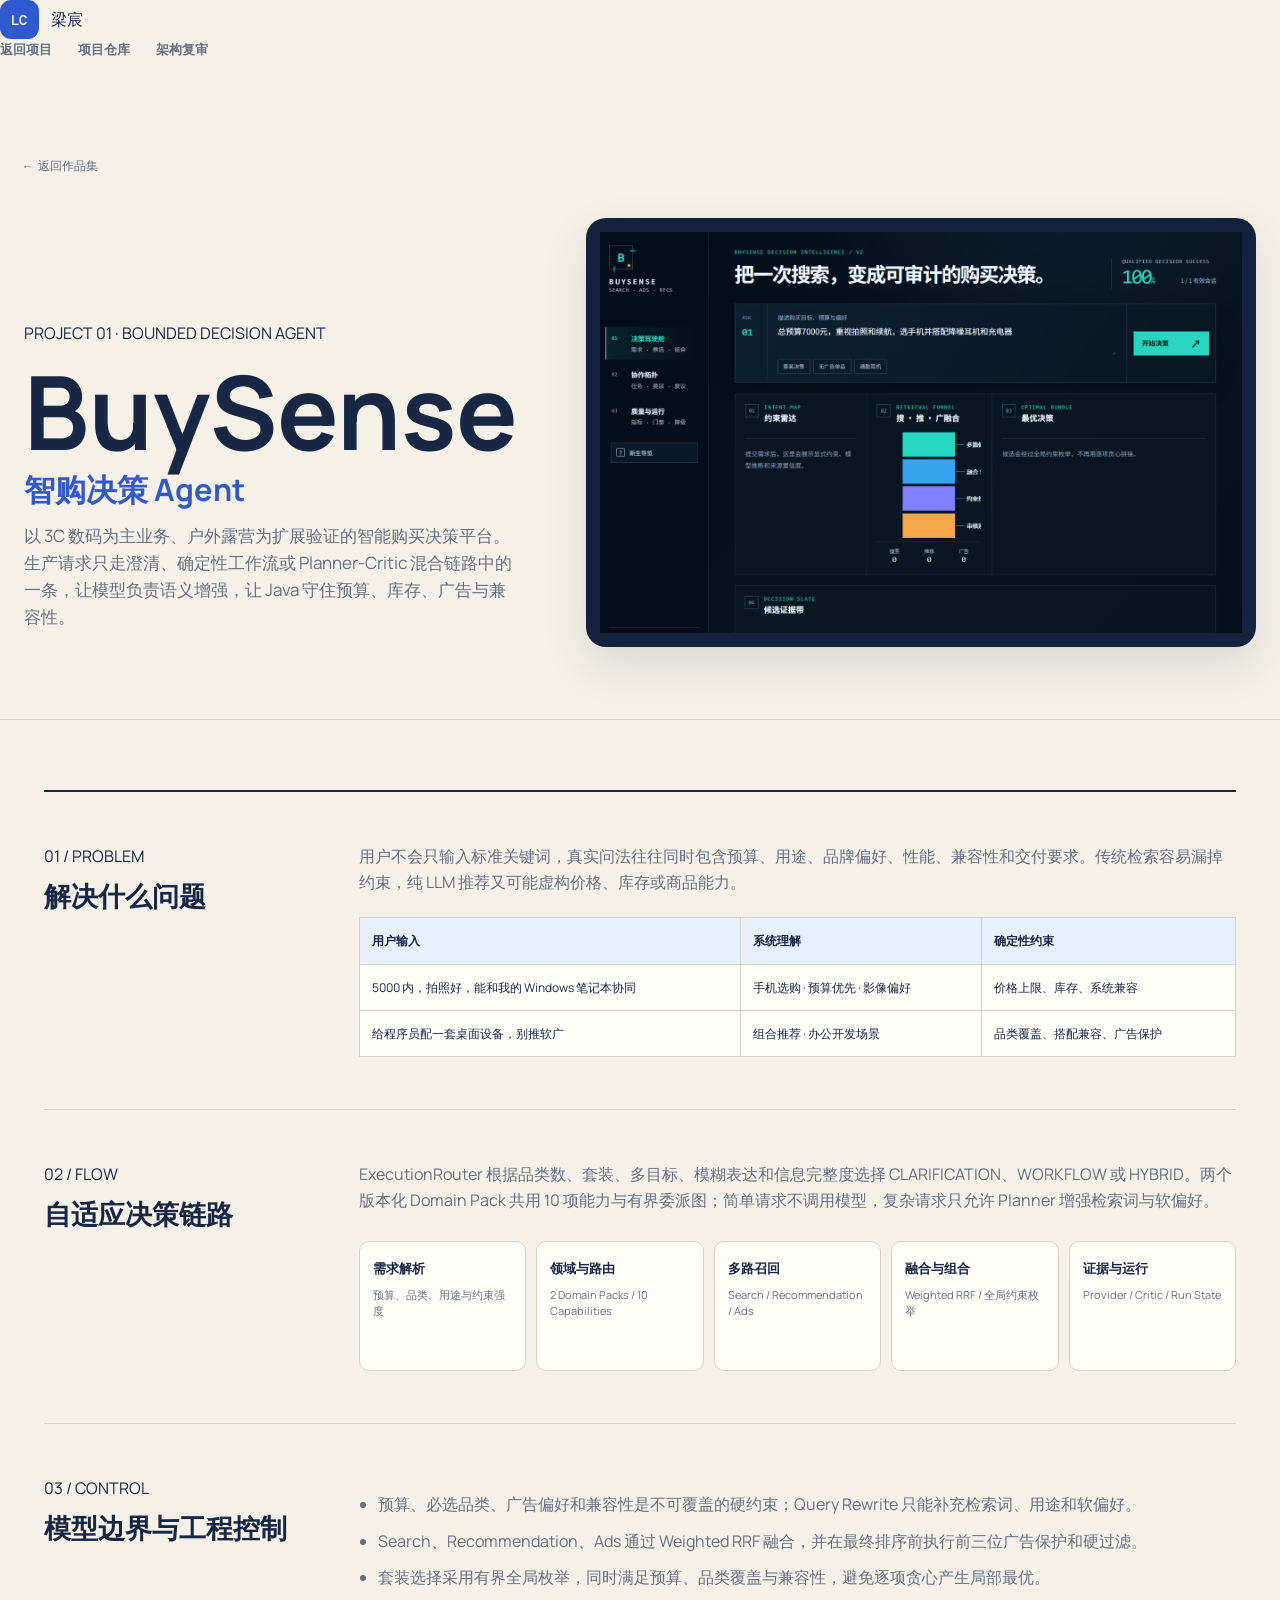
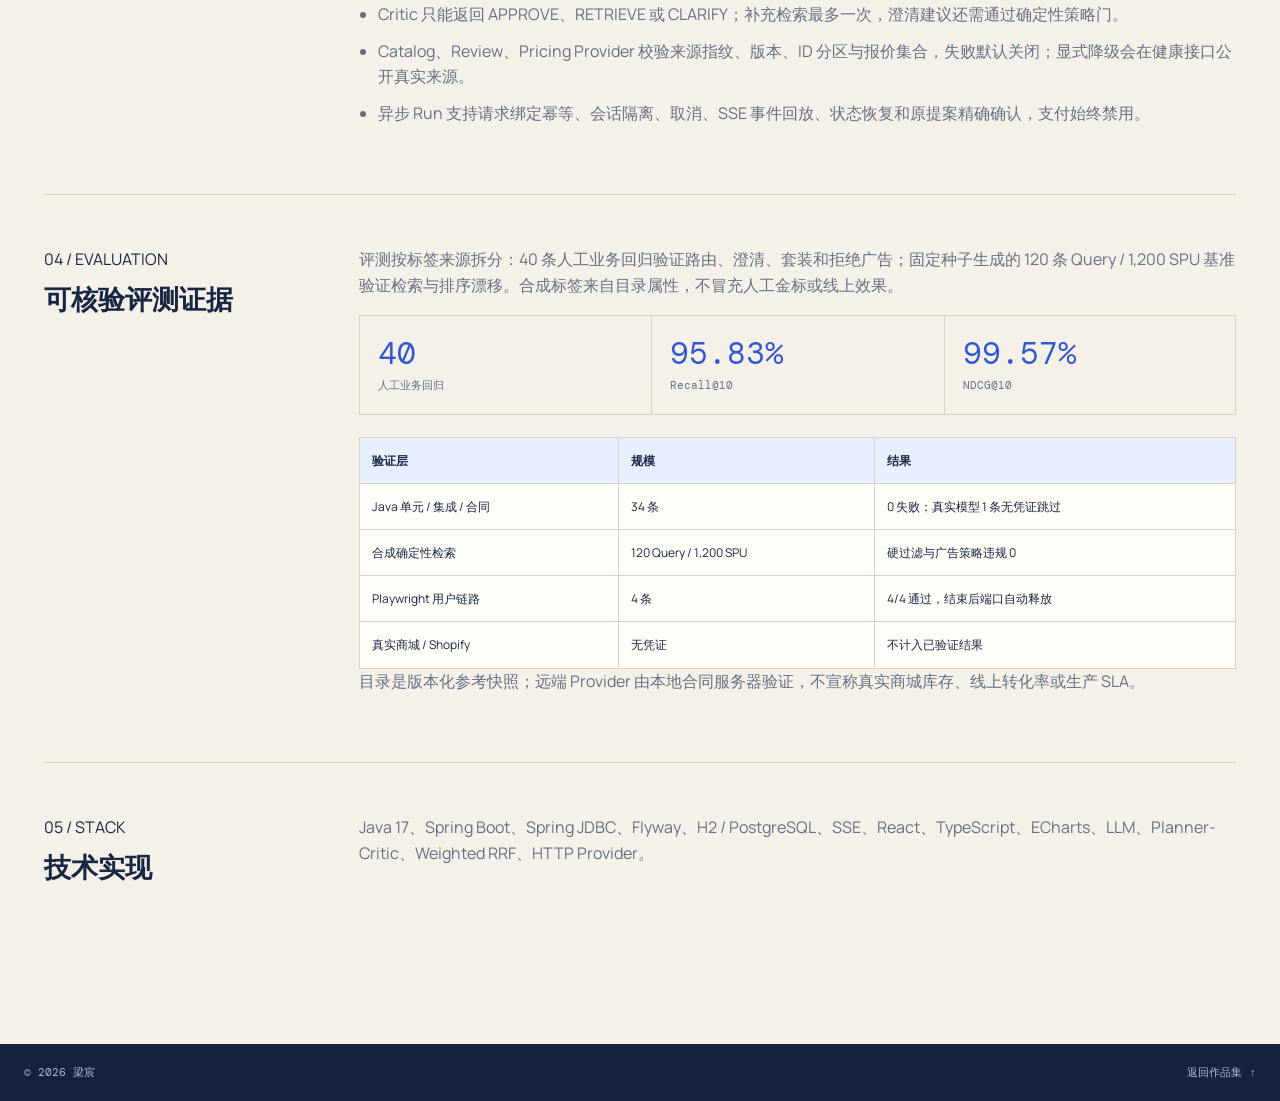
==== commit c79718c2: "docs: update BuySense engineering case study" ====
--- a/projects/buysense.html
+++ b/projects/buysense.html
@@ -3,8 +3,8 @@
   <head>
     <meta charset="utf-8" />
     <meta name="viewport" content="width=device-width, initial-scale=1" />
-    <meta name="description" content="BuySense 智购引擎：自适应工作流与 Planner-Critic 协同的 3C 商品智能决策系统。" />
-    <title>BuySense 智购引擎 · 梁宸作品集</title>
+    <meta name="description" content="BuySense 智购决策 Agent：面向 3C 主业务、支持版本化领域扩展的搜广推与组合决策平台。" />
+    <title>BuySense 智购决策 Agent · 梁宸作品集</title>
     <link rel="icon" href="data:," />
     <link rel="stylesheet" href="../assets/site.css" />
   </head>
@@ -23,9 +23,9 @@
         <a class="case-back" href="../index.html#work">← 返回作品集</a>
         <div class="case-hero-grid">
           <div>
-            <span class="section-index">PROJECT 01 · ADAPTIVE AI APPLICATION</span>
-            <h1>BuySense<span>智购引擎</span></h1>
-            <p>面向 3C 商品购买决策的自适应 AI 系统。生产请求只走确定性工作流或 Planner-Critic 混合链路中的一条，让模型负责语义推理，让 Java 守住预算、品类与兼容性。</p>
+            <span class="section-index">PROJECT 01 · BOUNDED DECISION AGENT</span>
+            <h1>BuySense<span>智购决策 Agent</span></h1>
+            <p>以 3C 数码为主业务、户外露营为扩展验证的智能购买决策平台。生产请求只走澄清、确定性工作流或 Planner-Critic 混合链路中的一条，让模型负责语义增强，让 Java 守住预算、库存、广告与兼容性。</p>
           </div>
           <figure><img src="../assets/buysense-console.png" alt="BuySense 决策工作台" /></figure>
         </div>
@@ -47,13 +47,13 @@
         <section class="case-section" data-reveal>
           <div><span class="section-index">02 / FLOW</span><h2>自适应决策链路</h2></div>
           <div>
-            <p>ExecutionRouter 根据品类数、套装、多目标、模糊表达和信息完整度选择单条生产路径。简单请求不调用模型；复杂请求由 Planner 增强检索词和软偏好，所有候选仍经过同一套确定性召回、融合与约束校验。</p>
+            <p>ExecutionRouter 根据品类数、套装、多目标、模糊表达和信息完整度选择 CLARIFICATION、WORKFLOW 或 HYBRID。两个版本化 Domain Pack 共用 10 项能力与有界委派图；简单请求不调用模型，复杂请求只允许 Planner 增强检索词与软偏好。</p>
             <div class="architecture" aria-label="BuySense 自适应决策架构">
               <div><strong>需求解析</strong><span>预算、品类、用途与约束强度</span></div>
-              <div><strong>自适应路由</strong><span>Workflow / Planner-Critic</span></div>
+              <div><strong>领域与路由</strong><span>2 Domain Packs / 10 Capabilities</span></div>
               <div><strong>多路召回</strong><span>Search / Recommendation / Ads</span></div>
               <div><strong>融合与组合</strong><span>Weighted RRF / 全局约束枚举</span></div>
-              <div><strong>证据审核</strong><span>APPROVE / RETRIEVE / CLARIFY</span></div>
+              <div><strong>证据与运行</strong><span>Provider / Critic / Run State</span></div>
             </div>
           </div>
         </section>
@@ -64,33 +64,34 @@
             <li>Search、Recommendation、Ads 通过 Weighted RRF 融合，并在最终排序前执行前三位广告保护和硬过滤。</li>
             <li>套装选择采用有界全局枚举，同时满足预算、品类覆盖与兼容性，避免逐项贪心产生局部最优。</li>
             <li>Critic 只能返回 APPROVE、RETRIEVE 或 CLARIFY；补充检索最多一次，澄清建议还需通过确定性策略门。</li>
-            <li>异步 Run 支持幂等创建、取消、SSE 事件回放、状态恢复和购物车草案确认。</li>
+            <li>Catalog、Review、Pricing Provider 校验来源指纹、版本、ID 分区与报价集合，失败默认关闭；显式降级会在健康接口公开真实来源。</li>
+            <li>异步 Run 支持请求绑定幂等、会话隔离、取消、SSE 事件回放、状态恢复和原提案精确确认，支付始终禁用。</li>
           </ul></div>
         </section>
         <section class="case-section" data-reveal>
-          <div><span class="section-index">04 / EVALUATION</span><h2>真实评测证据</h2></div>
+          <div><span class="section-index">04 / EVALUATION</span><h2>可核验评测证据</h2></div>
           <div>
-            <p>40 条人工业务回归覆盖单品工作流、复杂混合链路、套装、拒绝广告和必须澄清场景，硬约束与广告策略违规均为 0。另以 4 条复杂问句真实接入 DeepSeek，强制双轨运行用于校准路由，而非模拟线上指标。</p>
+            <p>评测按标签来源拆分：40 条人工业务回归验证路由、澄清、套装和拒绝广告；固定种子生成的 120 条 Query / 1,200 SPU 基准验证检索与排序漂移。合成标签来自目录属性，不冒充人工金标或线上效果。</p>
             <div class="evidence-row">
-              <div><strong>40</strong><span>人工业务回归用例</span></div>
-              <div><strong>0</strong><span>硬约束与广告策略违规</span></div>
-              <div><strong>100%</strong><span>DeepSeek 双轨任务完成率</span></div>
+              <div><strong>40</strong><span>人工业务回归</span></div>
+              <div><strong>95.83%</strong><span>Recall@10</span></div>
+              <div><strong>99.57%</strong><span>NDCG@10</span></div>
             </div>
             <table class="decision-table">
-              <thead><tr><th>指标</th><th>确定性工作流</th><th>Planner-Critic 混合链路</th></tr></thead>
+              <thead><tr><th>验证层</th><th>规模</th><th>结果</th></tr></thead>
               <tbody>
-                <tr><td>模型调用 / 降级</td><td>0 / 0</td><td>8 / 0</td></tr>
-                <tr><td>Token 总量</td><td>0</td><td>2,282</td></tr>
-                <tr><td>P50 / P95 延迟</td><td>0 / 2 ms</td><td>2,641 / 2,767 ms</td></tr>
-                <tr><td>Category Recall@10</td><td>100%</td><td>100%</td></tr>
+                <tr><td>Java 单元 / 集成 / 合同</td><td>34 条</td><td>0 失败；真实模型 1 条无凭证跳过</td></tr>
+                <tr><td>合成确定性检索</td><td>120 Query / 1,200 SPU</td><td>硬过滤与广告策略违规 0</td></tr>
+                <tr><td>Playwright 用户链路</td><td>4 条</td><td>4/4 通过，结束后端口自动释放</td></tr>
+                <tr><td>真实商城 / Shopify</td><td>无凭证</td><td>不计入已验证结果</td></tr>
               </tbody>
             </table>
-            <p>样本量为 4，仅用于验证复杂链路可用性和路由成本边界，不宣称为线上推荐质量或生产 SLA。</p>
+            <p>目录是版本化参考快照；远端 Provider 由本地合同服务器验证，不宣称真实商城库存、线上转化率或生产 SLA。</p>
           </div>
         </section>
         <section class="case-section" data-reveal>
           <div><span class="section-index">05 / STACK</span><h2>技术实现</h2></div>
-          <div><p>Java 17、Spring Boot、Spring JDBC、Flyway、H2/PostgreSQL、SSE、React、TypeScript、ECharts、LLM、Planner-Critic、Weighted RRF。</p></div>
+          <div><p>Java 17、Spring Boot、Spring JDBC、Flyway、H2 / PostgreSQL、SSE、React、TypeScript、ECharts、LLM、Planner-Critic、Weighted RRF、HTTP Provider。</p></div>
         </section>
       </div>
     </main>
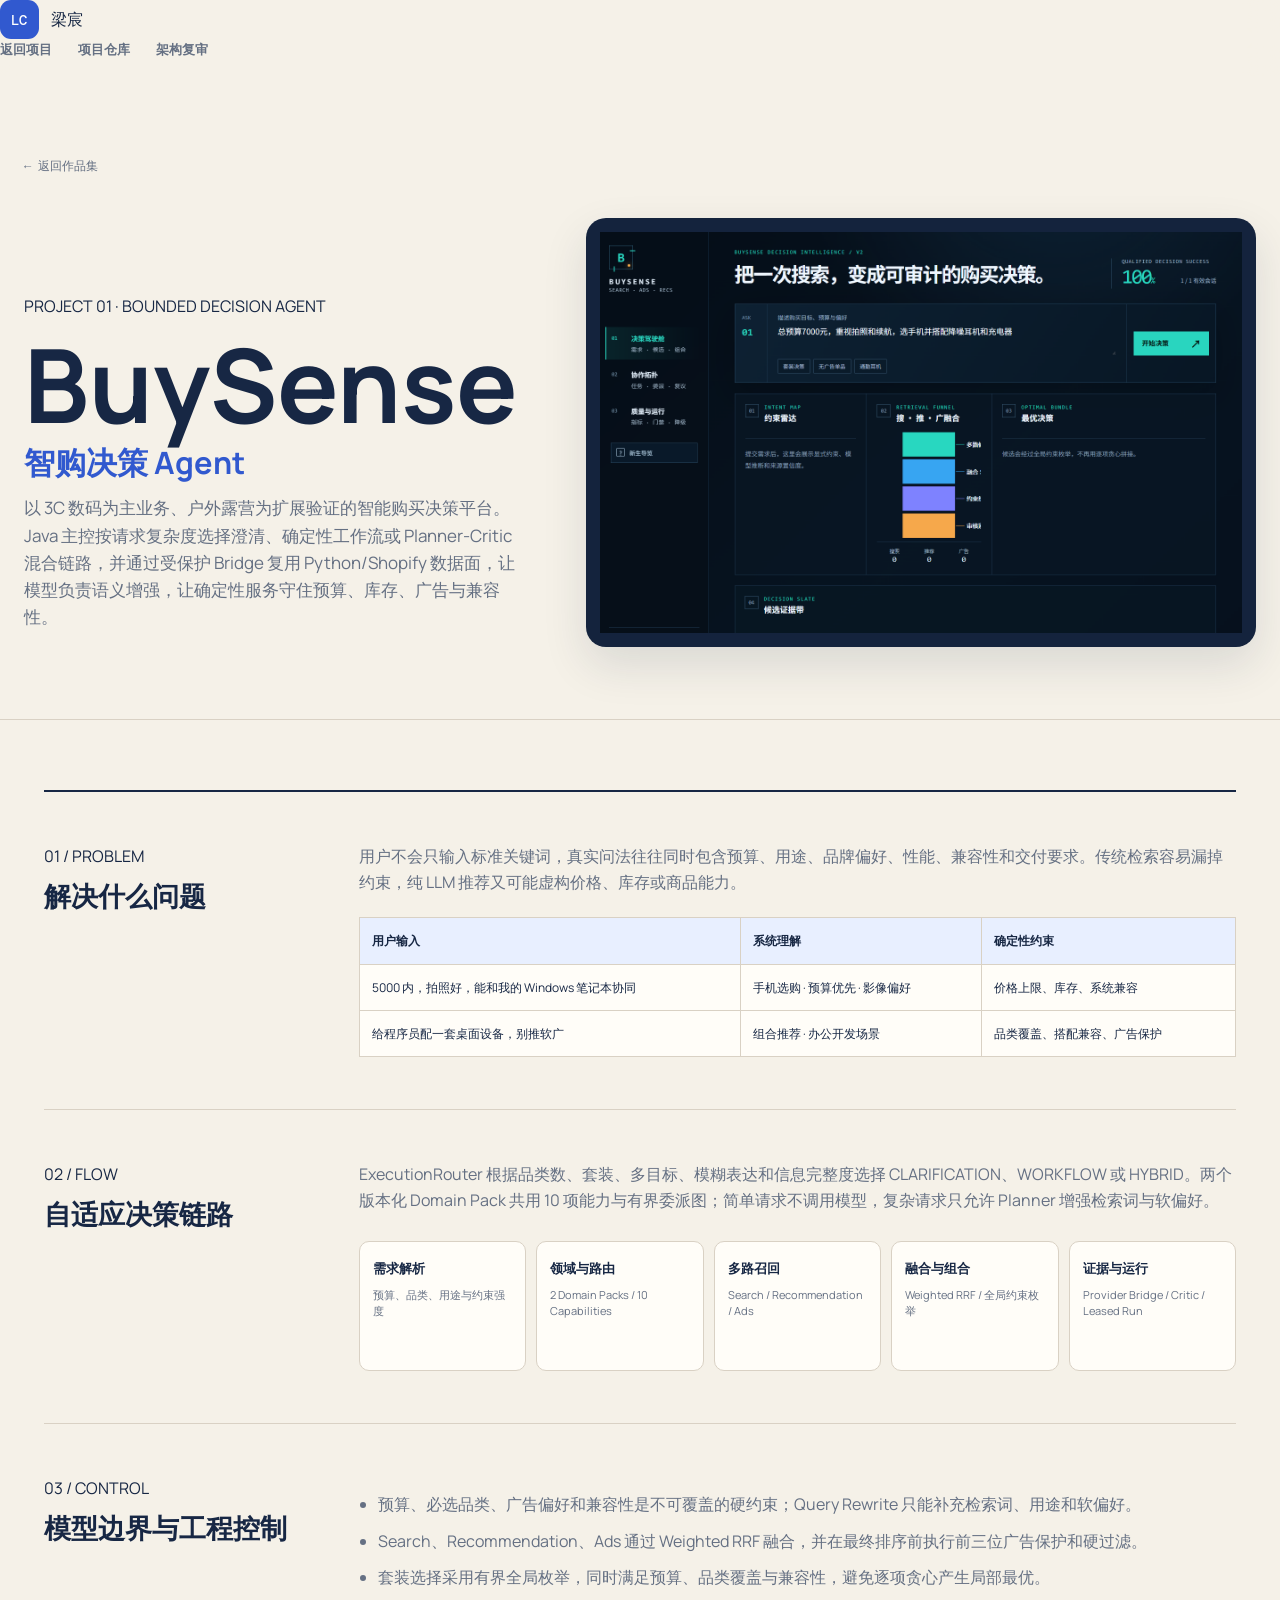
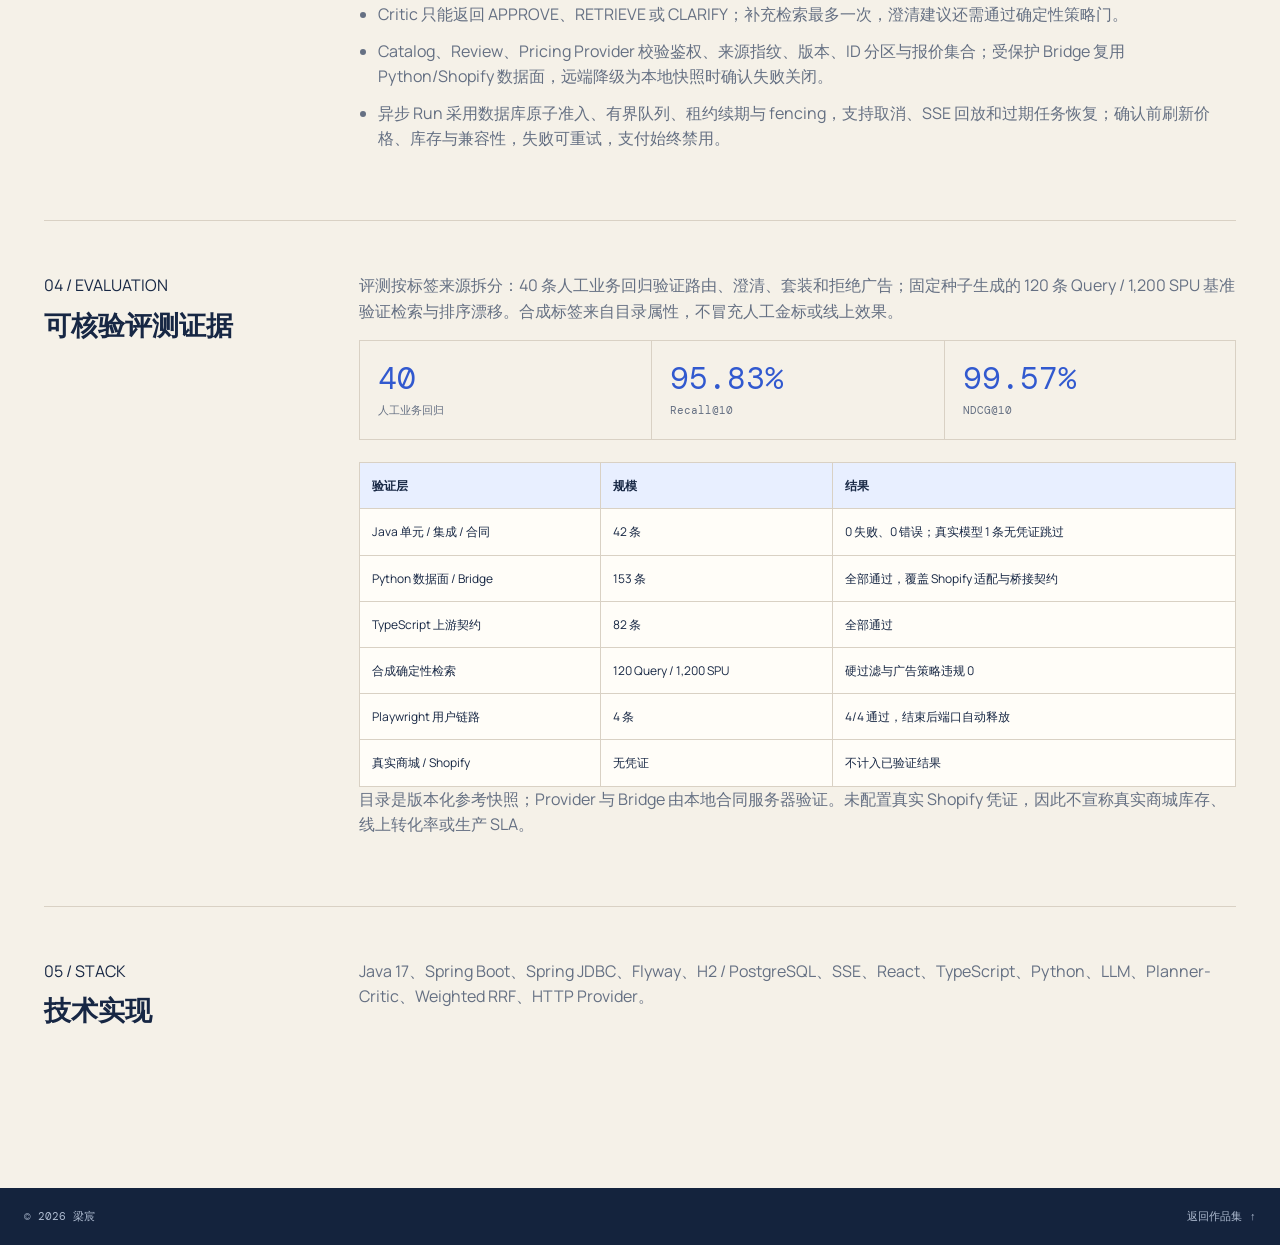
==== commit 5660b4d6: "docs: sync BuySense fusion evidence" ====
--- a/projects/buysense.html
+++ b/projects/buysense.html
@@ -25,7 +25,7 @@
           <div>
             <span class="section-index">PROJECT 01 · BOUNDED DECISION AGENT</span>
             <h1>BuySense<span>智购决策 Agent</span></h1>
-            <p>以 3C 数码为主业务、户外露营为扩展验证的智能购买决策平台。生产请求只走澄清、确定性工作流或 Planner-Critic 混合链路中的一条，让模型负责语义增强，让 Java 守住预算、库存、广告与兼容性。</p>
+            <p>以 3C 数码为主业务、户外露营为扩展验证的智能购买决策平台。Java 主控按请求复杂度选择澄清、确定性工作流或 Planner-Critic 混合链路，并通过受保护 Bridge 复用 Python/Shopify 数据面，让模型负责语义增强，让确定性服务守住预算、库存、广告与兼容性。</p>
           </div>
           <figure><img src="../assets/buysense-console.png" alt="BuySense 决策工作台" /></figure>
         </div>
@@ -53,7 +53,7 @@
               <div><strong>领域与路由</strong><span>2 Domain Packs / 10 Capabilities</span></div>
               <div><strong>多路召回</strong><span>Search / Recommendation / Ads</span></div>
               <div><strong>融合与组合</strong><span>Weighted RRF / 全局约束枚举</span></div>
-              <div><strong>证据与运行</strong><span>Provider / Critic / Run State</span></div>
+              <div><strong>证据与运行</strong><span>Provider Bridge / Critic / Leased Run</span></div>
             </div>
           </div>
         </section>
@@ -64,8 +64,8 @@
             <li>Search、Recommendation、Ads 通过 Weighted RRF 融合，并在最终排序前执行前三位广告保护和硬过滤。</li>
             <li>套装选择采用有界全局枚举，同时满足预算、品类覆盖与兼容性，避免逐项贪心产生局部最优。</li>
             <li>Critic 只能返回 APPROVE、RETRIEVE 或 CLARIFY；补充检索最多一次，澄清建议还需通过确定性策略门。</li>
-            <li>Catalog、Review、Pricing Provider 校验来源指纹、版本、ID 分区与报价集合，失败默认关闭；显式降级会在健康接口公开真实来源。</li>
-            <li>异步 Run 支持请求绑定幂等、会话隔离、取消、SSE 事件回放、状态恢复和原提案精确确认，支付始终禁用。</li>
+            <li>Catalog、Review、Pricing Provider 校验鉴权、来源指纹、版本、ID 分区与报价集合；受保护 Bridge 复用 Python/Shopify 数据面，远端降级为本地快照时确认失败关闭。</li>
+            <li>异步 Run 采用数据库原子准入、有界队列、租约续期与 fencing，支持取消、SSE 回放和过期任务恢复；确认前刷新价格、库存与兼容性，失败可重试，支付始终禁用。</li>
           </ul></div>
         </section>
         <section class="case-section" data-reveal>
@@ -80,18 +80,20 @@
             <table class="decision-table">
               <thead><tr><th>验证层</th><th>规模</th><th>结果</th></tr></thead>
               <tbody>
-                <tr><td>Java 单元 / 集成 / 合同</td><td>34 条</td><td>0 失败；真实模型 1 条无凭证跳过</td></tr>
+                <tr><td>Java 单元 / 集成 / 合同</td><td>42 条</td><td>0 失败、0 错误；真实模型 1 条无凭证跳过</td></tr>
+                <tr><td>Python 数据面 / Bridge</td><td>153 条</td><td>全部通过，覆盖 Shopify 适配与桥接契约</td></tr>
+                <tr><td>TypeScript 上游契约</td><td>82 条</td><td>全部通过</td></tr>
                 <tr><td>合成确定性检索</td><td>120 Query / 1,200 SPU</td><td>硬过滤与广告策略违规 0</td></tr>
                 <tr><td>Playwright 用户链路</td><td>4 条</td><td>4/4 通过，结束后端口自动释放</td></tr>
                 <tr><td>真实商城 / Shopify</td><td>无凭证</td><td>不计入已验证结果</td></tr>
               </tbody>
             </table>
-            <p>目录是版本化参考快照；远端 Provider 由本地合同服务器验证，不宣称真实商城库存、线上转化率或生产 SLA。</p>
+            <p>目录是版本化参考快照；Provider 与 Bridge 由本地合同服务器验证。未配置真实 Shopify 凭证，因此不宣称真实商城库存、线上转化率或生产 SLA。</p>
           </div>
         </section>
         <section class="case-section" data-reveal>
           <div><span class="section-index">05 / STACK</span><h2>技术实现</h2></div>
-          <div><p>Java 17、Spring Boot、Spring JDBC、Flyway、H2 / PostgreSQL、SSE、React、TypeScript、ECharts、LLM、Planner-Critic、Weighted RRF、HTTP Provider。</p></div>
+          <div><p>Java 17、Spring Boot、Spring JDBC、Flyway、H2 / PostgreSQL、SSE、React、TypeScript、Python、LLM、Planner-Critic、Weighted RRF、HTTP Provider。</p></div>
         </section>
       </div>
     </main>
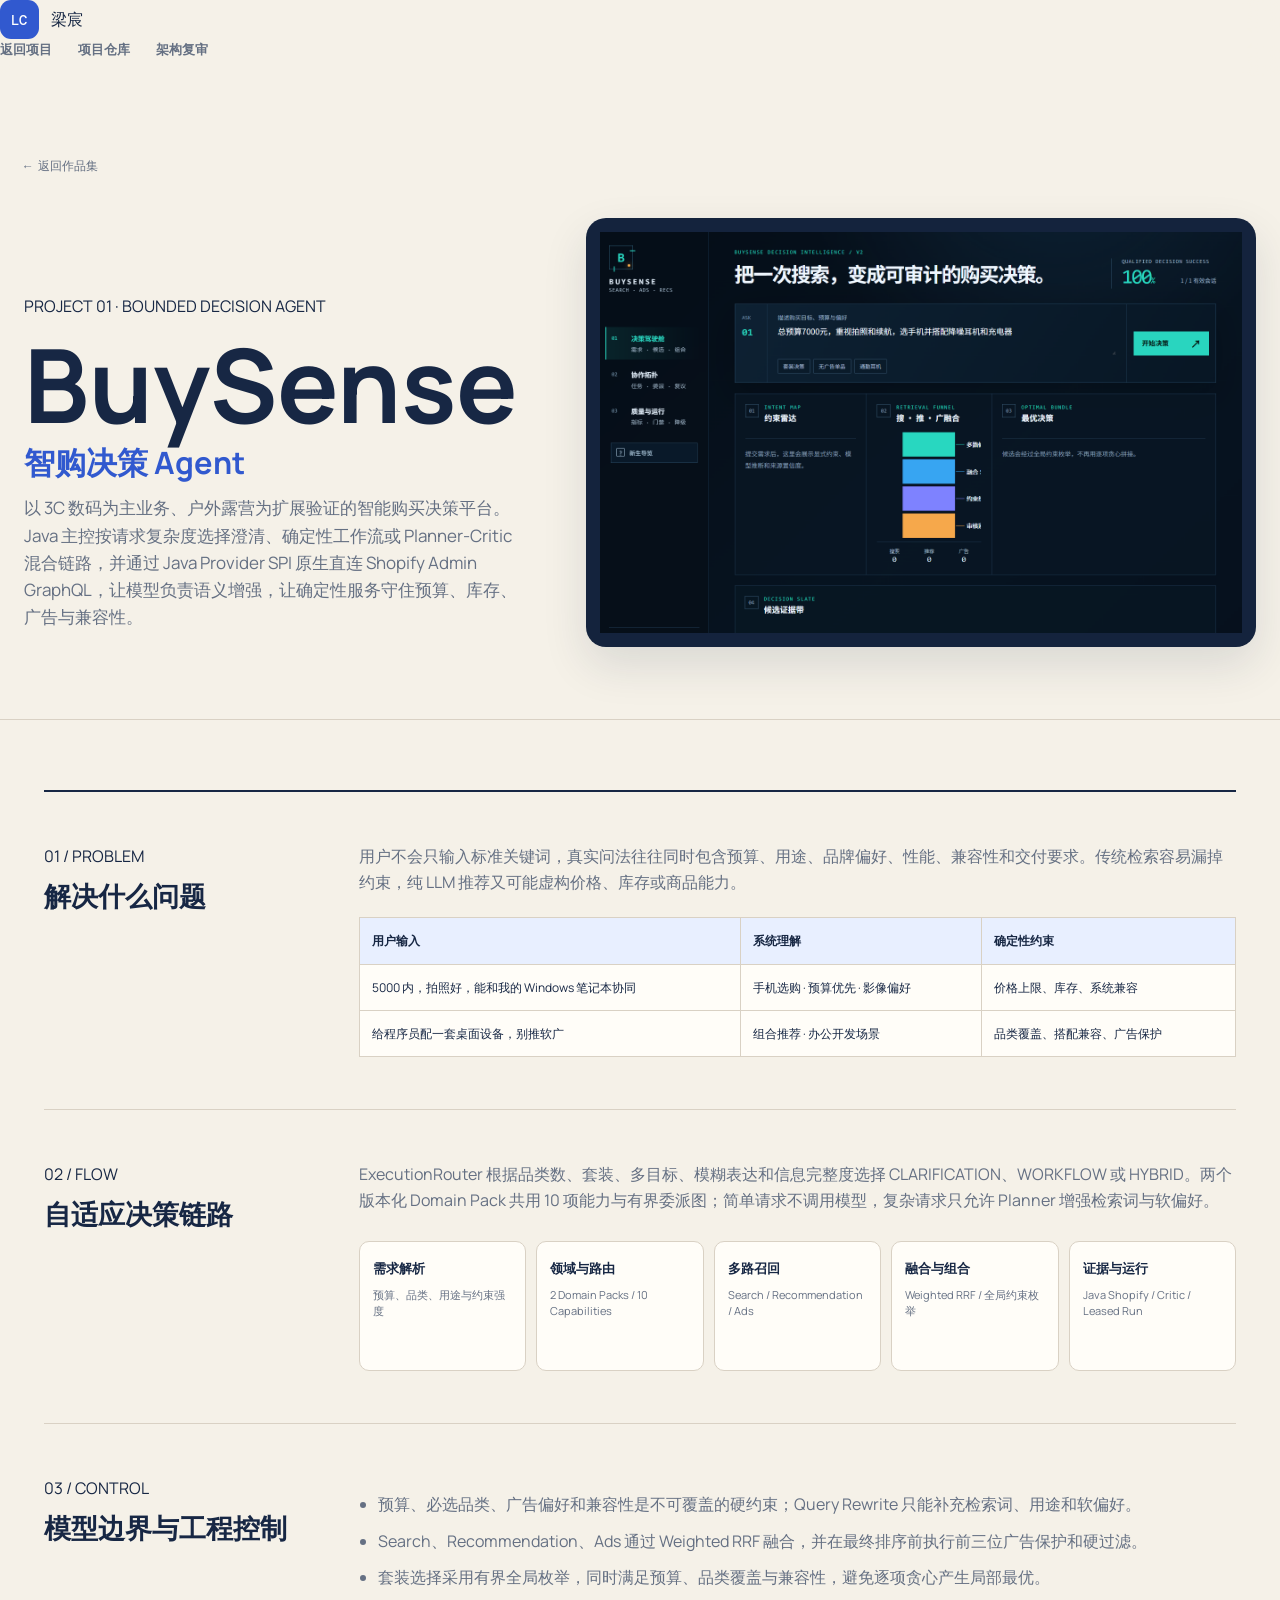
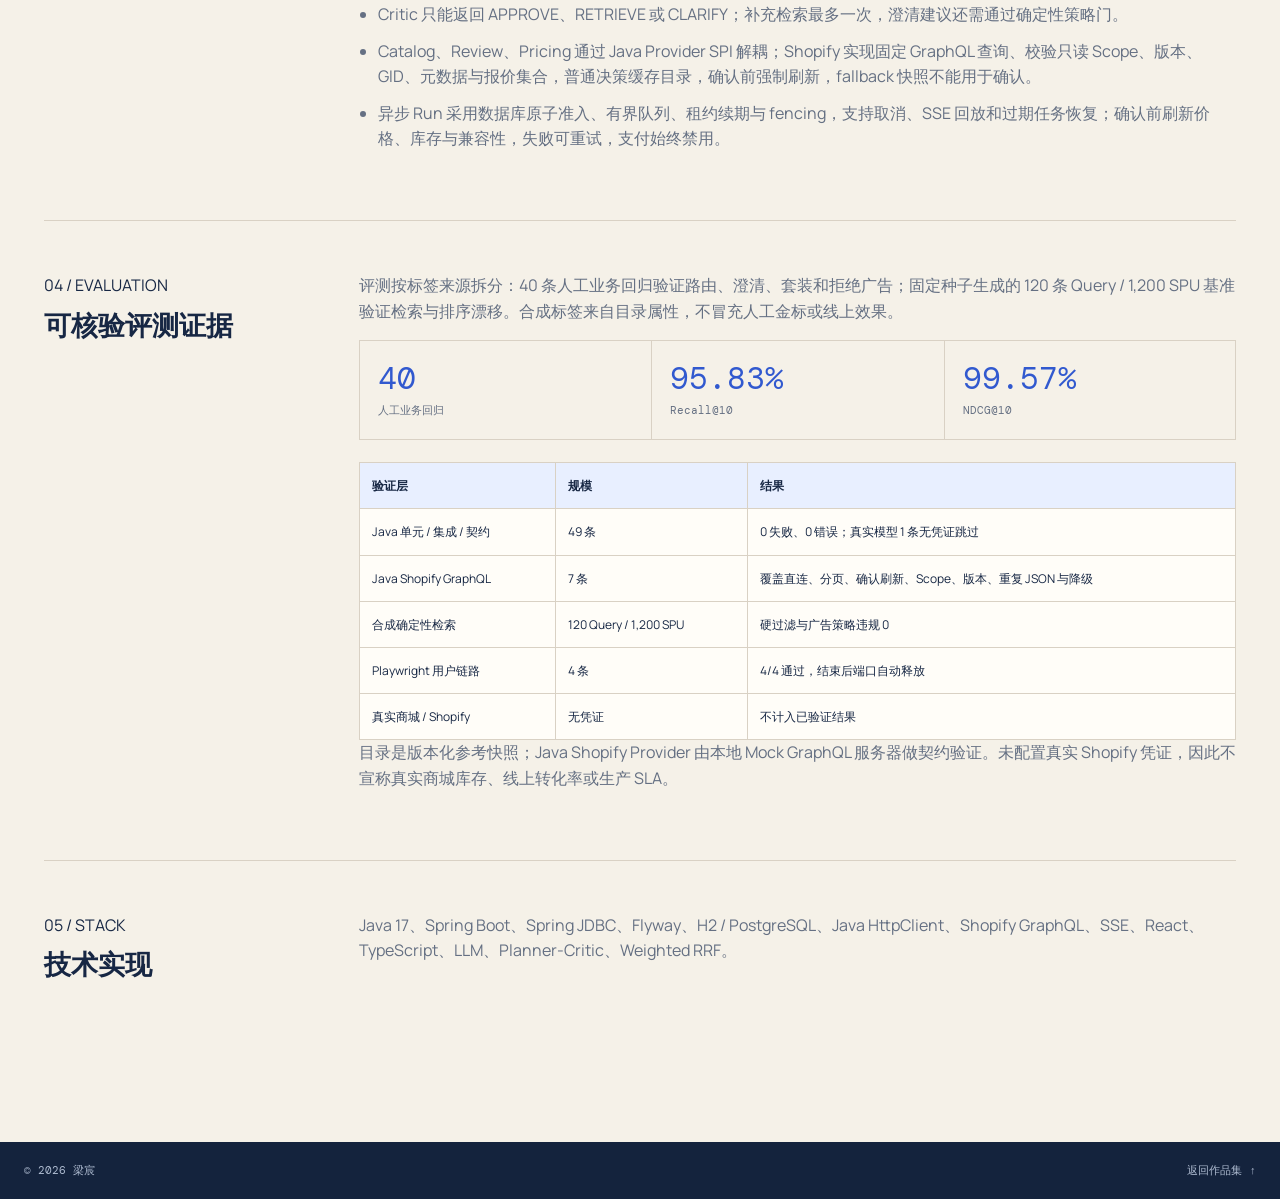
==== commit b46f2877: "docs: update BuySense Java Shopify architecture" ====
--- a/projects/buysense.html
+++ b/projects/buysense.html
@@ -25,7 +25,7 @@
           <div>
             <span class="section-index">PROJECT 01 · BOUNDED DECISION AGENT</span>
             <h1>BuySense<span>智购决策 Agent</span></h1>
-            <p>以 3C 数码为主业务、户外露营为扩展验证的智能购买决策平台。Java 主控按请求复杂度选择澄清、确定性工作流或 Planner-Critic 混合链路，并通过受保护 Bridge 复用 Python/Shopify 数据面，让模型负责语义增强，让确定性服务守住预算、库存、广告与兼容性。</p>
+            <p>以 3C 数码为主业务、户外露营为扩展验证的智能购买决策平台。Java 主控按请求复杂度选择澄清、确定性工作流或 Planner-Critic 混合链路，并通过 Java Provider SPI 原生直连 Shopify Admin GraphQL，让模型负责语义增强，让确定性服务守住预算、库存、广告与兼容性。</p>
           </div>
           <figure><img src="../assets/buysense-console.png" alt="BuySense 决策工作台" /></figure>
         </div>
@@ -53,7 +53,7 @@
               <div><strong>领域与路由</strong><span>2 Domain Packs / 10 Capabilities</span></div>
               <div><strong>多路召回</strong><span>Search / Recommendation / Ads</span></div>
               <div><strong>融合与组合</strong><span>Weighted RRF / 全局约束枚举</span></div>
-              <div><strong>证据与运行</strong><span>Provider Bridge / Critic / Leased Run</span></div>
+              <div><strong>证据与运行</strong><span>Java Shopify / Critic / Leased Run</span></div>
             </div>
           </div>
         </section>
@@ -64,7 +64,7 @@
             <li>Search、Recommendation、Ads 通过 Weighted RRF 融合，并在最终排序前执行前三位广告保护和硬过滤。</li>
             <li>套装选择采用有界全局枚举，同时满足预算、品类覆盖与兼容性，避免逐项贪心产生局部最优。</li>
             <li>Critic 只能返回 APPROVE、RETRIEVE 或 CLARIFY；补充检索最多一次，澄清建议还需通过确定性策略门。</li>
-            <li>Catalog、Review、Pricing Provider 校验鉴权、来源指纹、版本、ID 分区与报价集合；受保护 Bridge 复用 Python/Shopify 数据面，远端降级为本地快照时确认失败关闭。</li>
+            <li>Catalog、Review、Pricing 通过 Java Provider SPI 解耦；Shopify 实现固定 GraphQL 查询、校验只读 Scope、版本、GID、元数据与报价集合，普通决策缓存目录，确认前强制刷新，fallback 快照不能用于确认。</li>
             <li>异步 Run 采用数据库原子准入、有界队列、租约续期与 fencing，支持取消、SSE 回放和过期任务恢复；确认前刷新价格、库存与兼容性，失败可重试，支付始终禁用。</li>
           </ul></div>
         </section>
@@ -80,20 +80,19 @@
             <table class="decision-table">
               <thead><tr><th>验证层</th><th>规模</th><th>结果</th></tr></thead>
               <tbody>
-                <tr><td>Java 单元 / 集成 / 合同</td><td>42 条</td><td>0 失败、0 错误；真实模型 1 条无凭证跳过</td></tr>
-                <tr><td>Python 数据面 / Bridge</td><td>153 条</td><td>全部通过，覆盖 Shopify 适配与桥接契约</td></tr>
-                <tr><td>TypeScript 上游契约</td><td>82 条</td><td>全部通过</td></tr>
+                <tr><td>Java 单元 / 集成 / 契约</td><td>49 条</td><td>0 失败、0 错误；真实模型 1 条无凭证跳过</td></tr>
+                <tr><td>Java Shopify GraphQL</td><td>7 条</td><td>覆盖直连、分页、确认刷新、Scope、版本、重复 JSON 与降级</td></tr>
                 <tr><td>合成确定性检索</td><td>120 Query / 1,200 SPU</td><td>硬过滤与广告策略违规 0</td></tr>
                 <tr><td>Playwright 用户链路</td><td>4 条</td><td>4/4 通过，结束后端口自动释放</td></tr>
                 <tr><td>真实商城 / Shopify</td><td>无凭证</td><td>不计入已验证结果</td></tr>
               </tbody>
             </table>
-            <p>目录是版本化参考快照；Provider 与 Bridge 由本地合同服务器验证。未配置真实 Shopify 凭证，因此不宣称真实商城库存、线上转化率或生产 SLA。</p>
+            <p>目录是版本化参考快照；Java Shopify Provider 由本地 Mock GraphQL 服务器做契约验证。未配置真实 Shopify 凭证，因此不宣称真实商城库存、线上转化率或生产 SLA。</p>
           </div>
         </section>
         <section class="case-section" data-reveal>
           <div><span class="section-index">05 / STACK</span><h2>技术实现</h2></div>
-          <div><p>Java 17、Spring Boot、Spring JDBC、Flyway、H2 / PostgreSQL、SSE、React、TypeScript、Python、LLM、Planner-Critic、Weighted RRF、HTTP Provider。</p></div>
+          <div><p>Java 17、Spring Boot、Spring JDBC、Flyway、H2 / PostgreSQL、Java HttpClient、Shopify GraphQL、SSE、React、TypeScript、LLM、Planner-Critic、Weighted RRF。</p></div>
         </section>
       </div>
     </main>
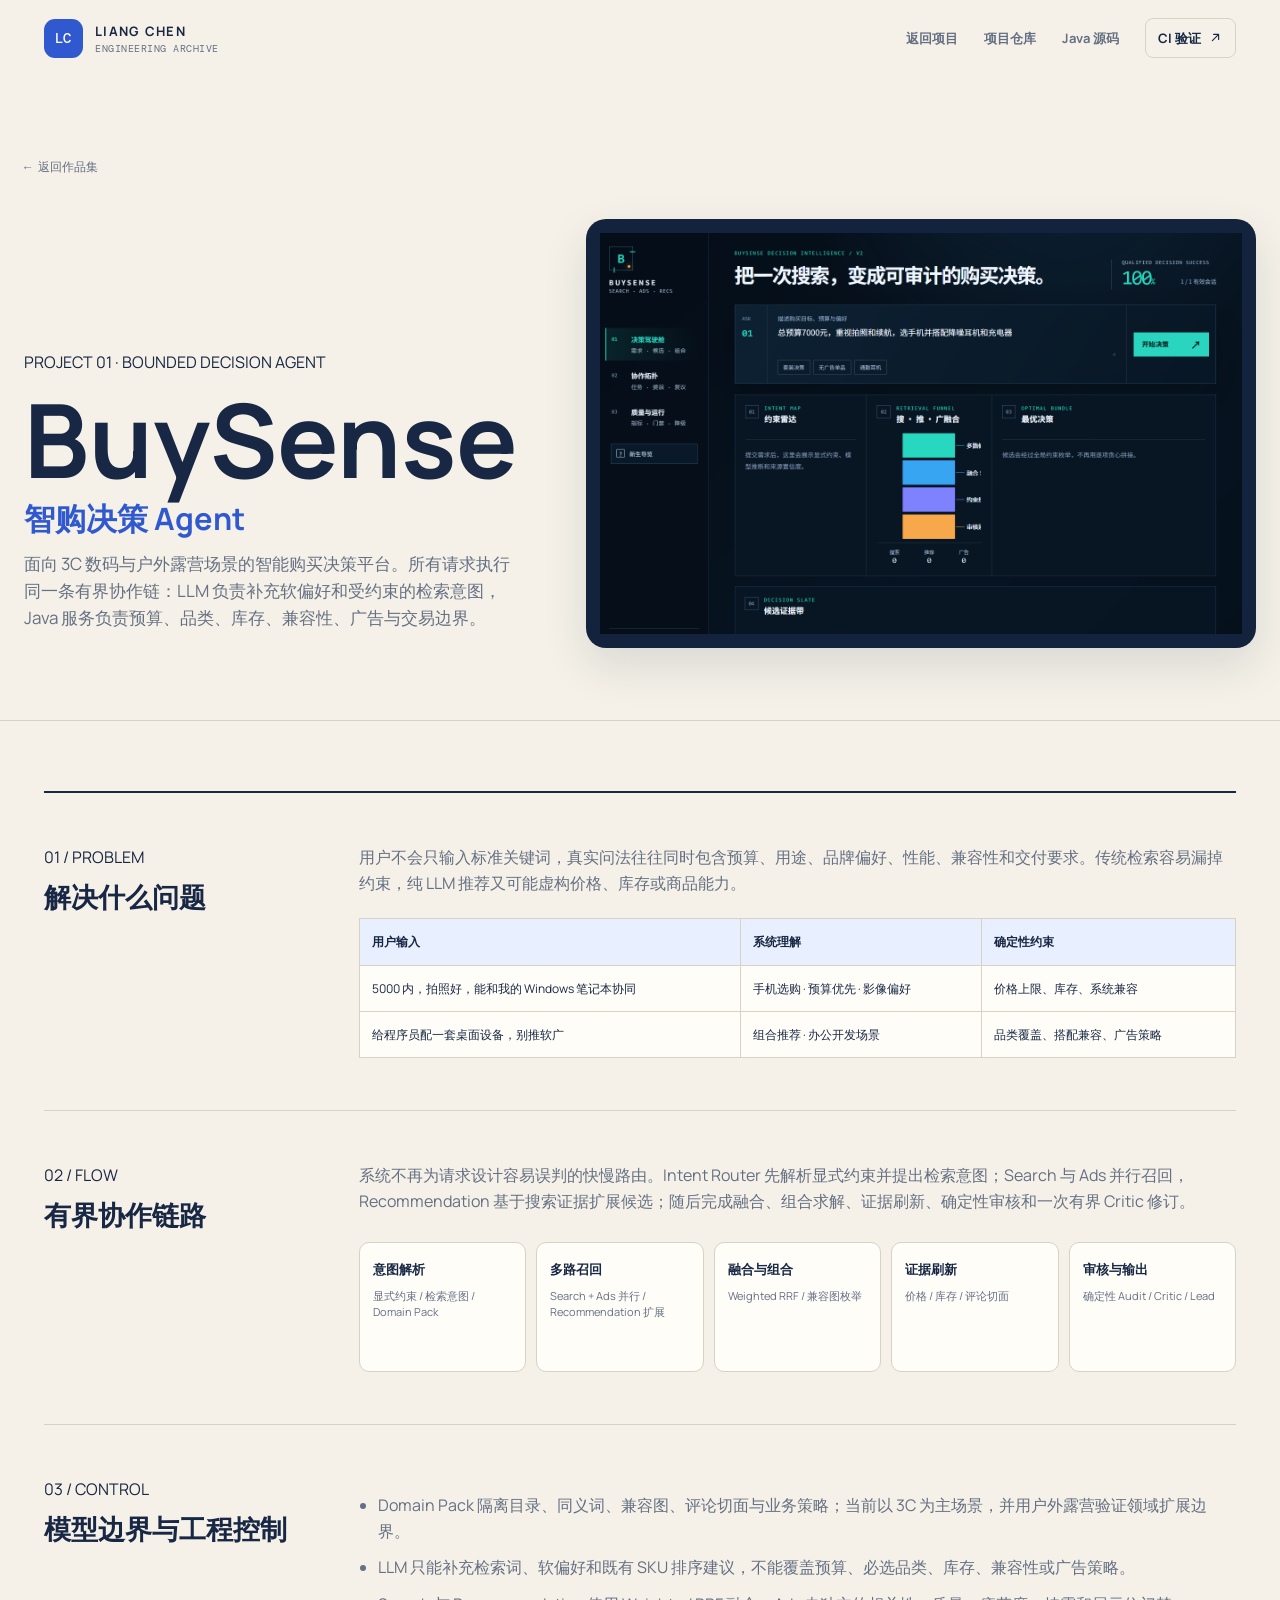
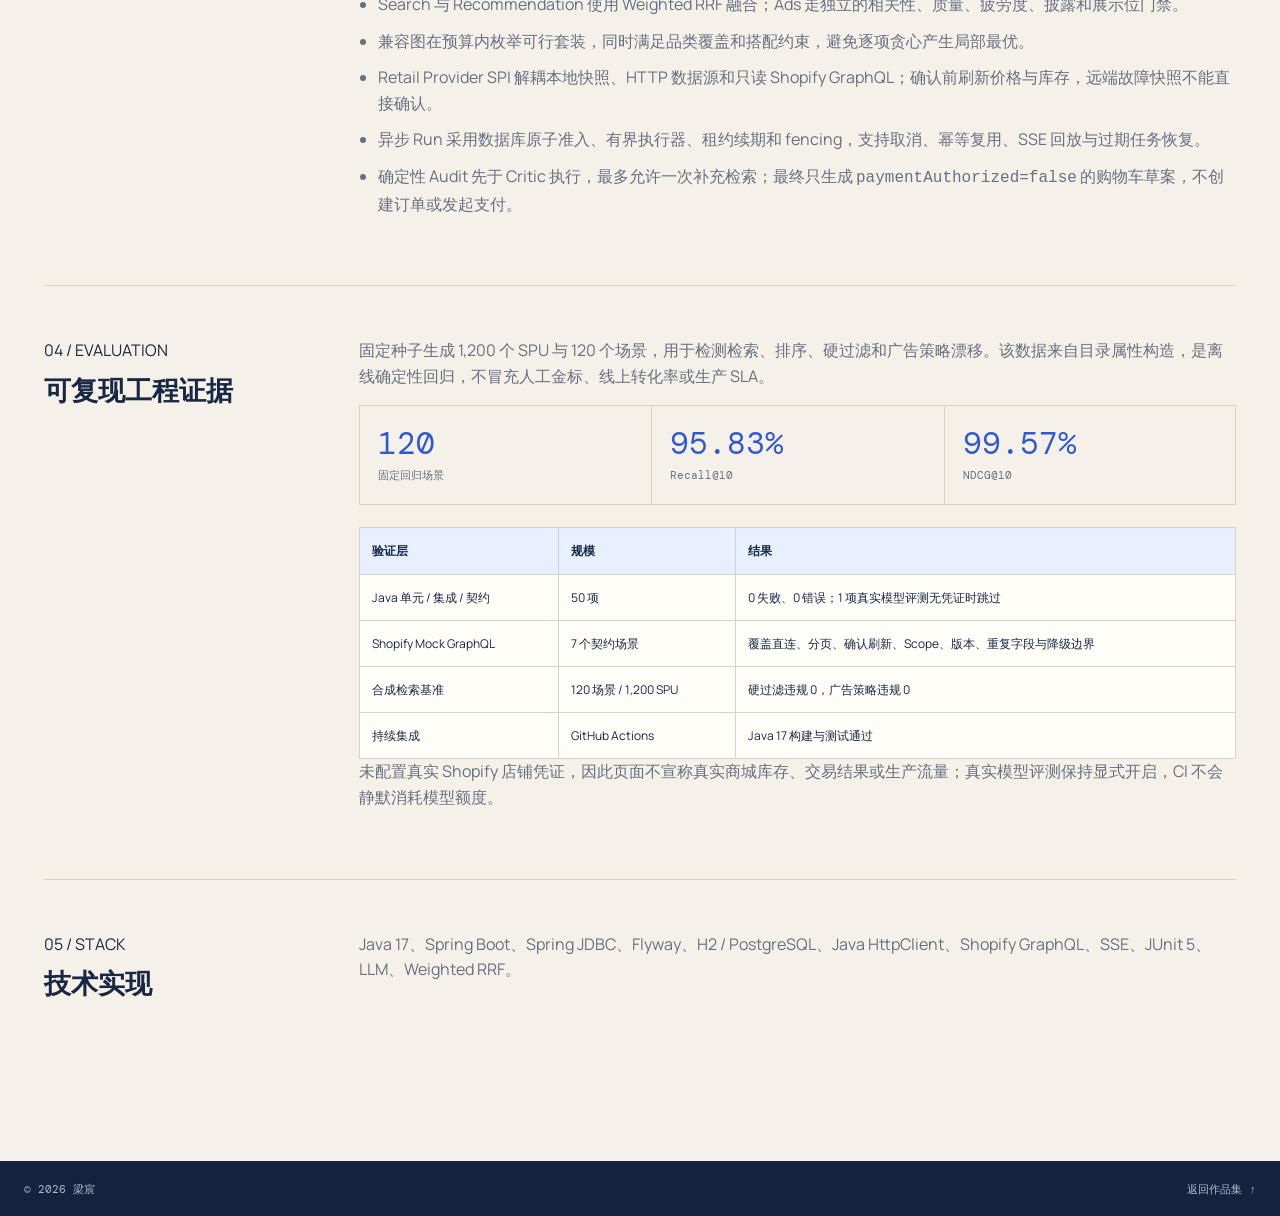
==== commit 6edadf6e: "feat: refresh engineering portfolio" ====
--- a/projects/buysense.html
+++ b/projects/buysense.html
@@ -1,23 +1,32 @@
-<!doctype html>
+<!DOCTYPE html>
 <html lang="zh-CN">
   <head>
     <meta charset="utf-8" />
     <meta name="viewport" content="width=device-width, initial-scale=1" />
-    <meta name="description" content="BuySense 智购决策 Agent：面向 3C 主业务、支持版本化领域扩展的搜广推与组合决策平台。" />
+    <meta name="description" content="BuySense 智购决策 Agent：Java 17 实现的多领域搜广推与组合决策平台。" />
+    <meta name="theme-color" content="#f5f1e8" />
     <title>BuySense 智购决策 Agent · 梁宸作品集</title>
     <link rel="icon" href="data:," />
     <link rel="stylesheet" href="../assets/site.css" />
   </head>
   <body>
+    <a class="skip-link" href="#top">跳到主要内容</a>
     <header class="site-header" data-header>
-      <a class="brand" href="../index.html"><span class="brand-mark">LC</span><span>梁宸</span></a>
-<button class="nav-toggle" type="button" aria-expanded="false" aria-controls="site-nav" title="打开导航">
-        <svg width="22" height="22" viewBox="0 0 24 24" aria-hidden="true" focusable="false"><path d="M4 6h16M4 12h16M4 18h16" /></svg>
-        <span class="sr-only">打开导航</span>
-      </button>
-      <nav id="site-nav" class="site-nav" aria-label="案例导航"><a href="../index.html#work">返回项目</a><a target="_blank" rel="noreferrer noopener" href="https://github.com/ShinyHero666/BuySense-Agent">项目仓库</a><a target="_blank" rel="noreferrer noopener" href="https://github.com/ShinyHero666/BuySense-Agent/blob/main/code/java-control-plane/docs/PROJECT_REVIEW_CN.md">架构复审</a></nav>
+      <div class="site-header-inner">
+        <a class="brand" href="../index.html"><span class="brand-mark">LC</span><span class="brand-copy"><strong>LIANG CHEN</strong><small>ENGINEERING ARCHIVE</small></span></a>
+        <button class="nav-toggle" type="button" aria-expanded="false" aria-controls="site-nav" title="打开导航">
+          <svg width="22" height="22" viewBox="0 0 24 24" aria-hidden="true" focusable="false"><path d="M4 7h16M4 12h16M4 17h16" /></svg>
+          <span class="sr-only">打开导航</span>
+        </button>
+        <nav id="site-nav" class="site-nav" aria-label="案例导航">
+          <a href="../index.html#work">返回项目</a>
+          <a target="_blank" rel="noreferrer noopener" href="https://github.com/ShinyHero666/BuySense-Agent">项目仓库</a>
+          <a target="_blank" rel="noreferrer noopener" href="https://github.com/ShinyHero666/BuySense-Agent/tree/main/code/java-control-plane">Java 源码</a>
+          <a class="nav-external" target="_blank" rel="noreferrer noopener" href="https://github.com/ShinyHero666/BuySense-Agent/actions/workflows/ci.yml">CI 验证 <svg class="icon" width="15" height="15" viewBox="0 0 24 24" aria-hidden="true"><path d="M7 17 17 7M9 7h8v8" /></svg></a>
+        </nav>
+      </div>
     </header>
-<a class="skip-link" href="#top">跳到主要内容</a>
+
     <main id="top" tabindex="-1">
       <section class="case-hero" data-reveal>
         <a class="case-back" href="../index.html#work">← 返回作品集</a>
@@ -25,11 +34,12 @@
           <div>
             <span class="section-index">PROJECT 01 · BOUNDED DECISION AGENT</span>
             <h1>BuySense<span>智购决策 Agent</span></h1>
-            <p>以 3C 数码为主业务、户外露营为扩展验证的智能购买决策平台。Java 主控按请求复杂度选择澄清、确定性工作流或 Planner-Critic 混合链路，并通过 Java Provider SPI 原生直连 Shopify Admin GraphQL，让模型负责语义增强，让确定性服务守住预算、库存、广告与兼容性。</p>
+            <p>面向 3C 数码与户外露营场景的智能购买决策平台。所有请求执行同一条有界协作链：LLM 负责补充软偏好和受约束的检索意图，Java 服务负责预算、品类、库存、兼容性、广告与交易边界。</p>
           </div>
           <figure><img src="../assets/buysense-console.png" alt="BuySense 决策工作台" /></figure>
         </div>
       </section>
+
       <div class="case-body">
         <section class="case-section" data-reveal>
           <div><span class="section-index">01 / PROBLEM</span><h2>解决什么问题</h2></div>
@@ -39,64 +49,71 @@
               <thead><tr><th>用户输入</th><th>系统理解</th><th>确定性约束</th></tr></thead>
               <tbody>
                 <tr><td>5000 内，拍照好，能和我的 Windows 笔记本协同</td><td>手机选购 · 预算优先 · 影像偏好</td><td>价格上限、库存、系统兼容</td></tr>
-                <tr><td>给程序员配一套桌面设备，别推软广</td><td>组合推荐 · 办公开发场景</td><td>品类覆盖、搭配兼容、广告保护</td></tr>
+                <tr><td>给程序员配一套桌面设备，别推软广</td><td>组合推荐 · 办公开发场景</td><td>品类覆盖、搭配兼容、广告策略</td></tr>
               </tbody>
             </table>
           </div>
         </section>
+
         <section class="case-section" data-reveal>
-          <div><span class="section-index">02 / FLOW</span><h2>自适应决策链路</h2></div>
+          <div><span class="section-index">02 / FLOW</span><h2>有界协作链路</h2></div>
           <div>
-            <p>ExecutionRouter 根据品类数、套装、多目标、模糊表达和信息完整度选择 CLARIFICATION、WORKFLOW 或 HYBRID。两个版本化 Domain Pack 共用 10 项能力与有界委派图；简单请求不调用模型，复杂请求只允许 Planner 增强检索词与软偏好。</p>
-            <div class="architecture" aria-label="BuySense 自适应决策架构">
-              <div><strong>需求解析</strong><span>预算、品类、用途与约束强度</span></div>
-              <div><strong>领域与路由</strong><span>2 Domain Packs / 10 Capabilities</span></div>
-              <div><strong>多路召回</strong><span>Search / Recommendation / Ads</span></div>
-              <div><strong>融合与组合</strong><span>Weighted RRF / 全局约束枚举</span></div>
-              <div><strong>证据与运行</strong><span>Java Shopify / Critic / Leased Run</span></div>
+            <p>系统不再为请求设计容易误判的快慢路由。Intent Router 先解析显式约束并提出检索意图；Search 与 Ads 并行召回，Recommendation 基于搜索证据扩展候选；随后完成融合、组合求解、证据刷新、确定性审核和一次有界 Critic 修订。</p>
+            <div class="architecture" aria-label="BuySense 有界协作架构">
+              <div><strong>意图解析</strong><span>显式约束 / 检索意图 / Domain Pack</span></div>
+              <div><strong>多路召回</strong><span>Search + Ads 并行 / Recommendation 扩展</span></div>
+              <div><strong>融合与组合</strong><span>Weighted RRF / 兼容图枚举</span></div>
+              <div><strong>证据刷新</strong><span>价格 / 库存 / 评论切面</span></div>
+              <div><strong>审核与输出</strong><span>确定性 Audit / Critic / Lead</span></div>
             </div>
           </div>
         </section>
+
         <section class="case-section" data-reveal>
           <div><span class="section-index">03 / CONTROL</span><h2>模型边界与工程控制</h2></div>
-          <div><ul class="case-list">
-            <li>预算、必选品类、广告偏好和兼容性是不可覆盖的硬约束；Query Rewrite 只能补充检索词、用途和软偏好。</li>
-            <li>Search、Recommendation、Ads 通过 Weighted RRF 融合，并在最终排序前执行前三位广告保护和硬过滤。</li>
-            <li>套装选择采用有界全局枚举，同时满足预算、品类覆盖与兼容性，避免逐项贪心产生局部最优。</li>
-            <li>Critic 只能返回 APPROVE、RETRIEVE 或 CLARIFY；补充检索最多一次，澄清建议还需通过确定性策略门。</li>
-            <li>Catalog、Review、Pricing 通过 Java Provider SPI 解耦；Shopify 实现固定 GraphQL 查询、校验只读 Scope、版本、GID、元数据与报价集合，普通决策缓存目录，确认前强制刷新，fallback 快照不能用于确认。</li>
-            <li>异步 Run 采用数据库原子准入、有界队列、租约续期与 fencing，支持取消、SSE 回放和过期任务恢复；确认前刷新价格、库存与兼容性，失败可重试，支付始终禁用。</li>
-          </ul></div>
+          <div>
+            <ul class="case-list">
+              <li>Domain Pack 隔离目录、同义词、兼容图、评论切面与业务策略；当前以 3C 为主场景，并用户外露营验证领域扩展边界。</li>
+              <li>LLM 只能补充检索词、软偏好和既有 SKU 排序建议，不能覆盖预算、必选品类、库存、兼容性或广告策略。</li>
+              <li>Search 与 Recommendation 使用 Weighted RRF 融合；Ads 走独立的相关性、质量、疲劳度、披露和展示位门禁。</li>
+              <li>兼容图在预算内枚举可行套装，同时满足品类覆盖和搭配约束，避免逐项贪心产生局部最优。</li>
+              <li>Retail Provider SPI 解耦本地快照、HTTP 数据源和只读 Shopify GraphQL；确认前刷新价格与库存，远端故障快照不能直接确认。</li>
+              <li>异步 Run 采用数据库原子准入、有界执行器、租约续期和 fencing，支持取消、幂等复用、SSE 回放与过期任务恢复。</li>
+              <li>确定性 Audit 先于 Critic 执行，最多允许一次补充检索；最终只生成 <code>paymentAuthorized=false</code> 的购物车草案，不创建订单或发起支付。</li>
+            </ul>
+          </div>
         </section>
+
         <section class="case-section" data-reveal>
-          <div><span class="section-index">04 / EVALUATION</span><h2>可核验评测证据</h2></div>
+          <div><span class="section-index">04 / EVALUATION</span><h2>可复现工程证据</h2></div>
           <div>
-            <p>评测按标签来源拆分：40 条人工业务回归验证路由、澄清、套装和拒绝广告；固定种子生成的 120 条 Query / 1,200 SPU 基准验证检索与排序漂移。合成标签来自目录属性，不冒充人工金标或线上效果。</p>
+            <p>固定种子生成 1,200 个 SPU 与 120 个场景，用于检测检索、排序、硬过滤和广告策略漂移。该数据来自目录属性构造，是离线确定性回归，不冒充人工金标、线上转化率或生产 SLA。</p>
             <div class="evidence-row">
-              <div><strong>40</strong><span>人工业务回归</span></div>
+              <div><strong>120</strong><span>固定回归场景</span></div>
               <div><strong>95.83%</strong><span>Recall@10</span></div>
               <div><strong>99.57%</strong><span>NDCG@10</span></div>
             </div>
             <table class="decision-table">
               <thead><tr><th>验证层</th><th>规模</th><th>结果</th></tr></thead>
               <tbody>
-                <tr><td>Java 单元 / 集成 / 契约</td><td>49 条</td><td>0 失败、0 错误；真实模型 1 条无凭证跳过</td></tr>
-                <tr><td>Java Shopify GraphQL</td><td>7 条</td><td>覆盖直连、分页、确认刷新、Scope、版本、重复 JSON 与降级</td></tr>
-                <tr><td>合成确定性检索</td><td>120 Query / 1,200 SPU</td><td>硬过滤与广告策略违规 0</td></tr>
-                <tr><td>Playwright 用户链路</td><td>4 条</td><td>4/4 通过，结束后端口自动释放</td></tr>
-                <tr><td>真实商城 / Shopify</td><td>无凭证</td><td>不计入已验证结果</td></tr>
+                <tr><td>Java 单元 / 集成 / 契约</td><td>50 项</td><td>0 失败、0 错误；1 项真实模型评测无凭证时跳过</td></tr>
+                <tr><td>Shopify Mock GraphQL</td><td>7 个契约场景</td><td>覆盖直连、分页、确认刷新、Scope、版本、重复字段与降级边界</td></tr>
+                <tr><td>合成检索基准</td><td>120 场景 / 1,200 SPU</td><td>硬过滤违规 0，广告策略违规 0</td></tr>
+                <tr><td>持续集成</td><td>GitHub Actions</td><td>Java 17 构建与测试通过</td></tr>
               </tbody>
             </table>
-            <p>目录是版本化参考快照；Java Shopify Provider 由本地 Mock GraphQL 服务器做契约验证。未配置真实 Shopify 凭证，因此不宣称真实商城库存、线上转化率或生产 SLA。</p>
+            <p>未配置真实 Shopify 店铺凭证，因此页面不宣称真实商城库存、交易结果或生产流量；真实模型评测保持显式开启，CI 不会静默消耗模型额度。</p>
           </div>
         </section>
+
         <section class="case-section" data-reveal>
           <div><span class="section-index">05 / STACK</span><h2>技术实现</h2></div>
-          <div><p>Java 17、Spring Boot、Spring JDBC、Flyway、H2 / PostgreSQL、Java HttpClient、Shopify GraphQL、SSE、React、TypeScript、LLM、Planner-Critic、Weighted RRF。</p></div>
+          <div><p>Java 17、Spring Boot、Spring JDBC、Flyway、H2 / PostgreSQL、Java HttpClient、Shopify GraphQL、SSE、JUnit 5、LLM、Weighted RRF。</p></div>
         </section>
       </div>
     </main>
-    <footer class="site-footer"><span>© <span data-year></span> 梁宸</span><a href="../index.html">返回作品集 ↑</a></footer>
+
+    <footer class="site-footer"><span>&copy; <span data-year></span> 梁宸</span><a href="../index.html">返回作品集 ↑</a></footer>
     <script src="../assets/site.js"></script>
   </body>
 </html>
--- a/assets/site.css
+++ b/assets/site.css
@@ -149,12 +149,13 @@
 .opensource-toolbar { display: flex; align-items: center; justify-content: space-between; gap: 16px; padding: 13px 0; border-top: 1px solid var(--line); border-bottom: 1px solid var(--line); color: var(--muted); font: 10px "DM Mono", monospace; }
 .opensource-toolbar span { display: inline-flex; align-items: center; gap: 8px; }
 .opensource-toolbar strong { display: inline-flex; align-items: center; min-height: 34px; padding: 7px 12px; color: var(--ink); background: var(--yellow); border-radius: 7px; box-shadow: inset 0 -2px 0 rgba(23,39,68,.12); font-size: 13px; font-weight: 800; }
-.opensource-grid { display: grid; grid-template-columns: repeat(5, minmax(0, 1fr)); gap: 12px; margin-top: 18px; }
-.opensource-card { position: relative; min-width: 0; min-height: 290px; display: flex; flex-direction: column; padding: 19px; color: var(--ink); background: var(--surface); border: 1px solid var(--line); border-radius: 15px; transition: transform 180ms ease, box-shadow 180ms ease, border-color 180ms ease; }
+.opensource-grid { display: grid; grid-template-columns: repeat(3, minmax(0, 1fr)); gap: 14px; margin-top: 18px; }
+.opensource-card { position: relative; min-width: 0; min-height: 270px; display: flex; flex-direction: column; padding: 19px; color: var(--ink); background: var(--surface); border: 1px solid var(--line); border-radius: 15px; transition: transform 180ms ease, box-shadow 180ms ease, border-color 180ms ease; }
 .opensource-card:nth-child(2) { background: #e8efff; }
 .opensource-card:nth-child(3) { background: #fff0e7; }
 .opensource-card:nth-child(4) { background: #e7f0e5; }
 .opensource-card:nth-child(5) { background: #f1eafd; }
+.opensource-card:nth-child(6) { background: #e7eff4; }
 .opensource-card:hover { border-color: var(--blue); box-shadow: 0 12px 26px rgba(23,39,68,.12); transform: translateY(-4px); }
 .card-index { position: absolute; top: 17px; right: 18px; color: var(--muted); font: 11px "DM Mono", monospace; }
 .contribution-label { width: max-content; padding: 4px 7px; color: #fff; background: var(--ink); border-radius: 4px; font: 10px "DM Mono", monospace; }
@@ -259,7 +260,7 @@
   .site-footer { align-items: flex-start; flex-direction: column; padding: 24px 18px; }
   .case-hero { padding: 58px 18px 52px; }
   .case-hero-grid { grid-template-columns: 1fr; gap: 28px; }
-  .case-hero h1 { font-size: 66px; }
+  .case-hero h1 { font-size: 58px; overflow-wrap: anywhere; }
   .case-body { padding: 53px 18px 80px; }
   .case-section { grid-template-columns: 1fr; gap: 23px; padding: 40px 0; }
   .architecture { grid-template-columns: 1fr 1fr; }
@@ -281,6 +282,7 @@
   .evidence-row div { border-right: 1px solid var(--line); border-bottom: 1px solid var(--line); }
   .decision-table { display: block; overflow-x: auto; }
 }
+@media (max-width: 360px) { .case-hero h1 { font-size: 48px; } }
 @media (min-width: 761px) { .nav-toggle { display: none; } }
 @media (prefers-reduced-motion: reduce) {
   html { scroll-behavior: auto; }
@@ -292,4 +294,4 @@
 .hero-identity{margin:0 0 14px;color:var(--red);font:700 15px/1.3 "DM Mono",monospace;letter-spacing:.08em}.profile-board{position:relative;overflow:hidden;padding:24px;color:#fff;background:var(--dark);border:1px solid var(--dark-line);border-radius:18px;box-shadow:var(--shadow)}.profile-board::before{content:"";position:absolute;top:0;right:0;width:96px;height:8px;background:var(--red)}.profile-board-head,.profile-board-foot{display:flex;align-items:center;justify-content:space-between;gap:16px;color:#aab7cc;font:10px/1.4 "DM Mono",monospace;letter-spacing:.08em}.profile-board-title{padding:52px 0 34px;border-bottom:1px solid var(--dark-line)}.profile-board-title>span{display:block;margin-bottom:9px;color:var(--yellow);font:11px "DM Mono",monospace;letter-spacing:.08em}.profile-board-title>strong{display:block;font-size:33px;line-height:1.15}.profile-summary{display:grid;grid-template-columns:repeat(3,1fr);margin:0;border-bottom:1px solid var(--dark-line)}.profile-summary>div{min-width:0;padding:23px 15px 22px;border-left:1px solid var(--dark-line)}.profile-summary>div:first-child{padding-left:0;border-left:0}.profile-summary dt{color:#8fa7ef;font:9px "DM Mono",monospace;letter-spacing:.08em}.profile-summary dd{display:grid;gap:6px;margin:12px 0 0}.profile-summary dd strong{color:#fff;font-size:25px;line-height:1}.profile-summary dd span{color:#aab7cc;font-size:10px;line-height:1.45}.profile-summary .profile-stars strong{color:var(--yellow);font-size:34px}.profile-board-foot{padding-top:20px}.profile-board-foot a{width:34px;height:34px;display:grid;place-items:center;flex:0 0 auto;color:var(--dark);background:var(--yellow);border-radius:50%;font-size:18px}
 
 /* High-visibility repository star metrics. */
-.card-meta>.star-badge{display:grid;grid-template-columns:20px auto;grid-template-rows:auto auto;column-gap:7px;align-items:center;min-width:106px;padding:9px 11px 8px;overflow:visible;color:var(--ink);background:var(--yellow);border:1px solid rgba(23,39,68,.16);border-radius:7px;box-shadow:inset 0 -3px 0 rgba(23,39,68,.14);font-size:inherit;line-height:1;white-space:normal}.star-icon{grid-row:1/3;fill:var(--ink);stroke:var(--ink);stroke-width:1.4}.star-badge b{font:800 20px/.95 Manrope,sans-serif}.star-badge small{font:500 8px/1 "DM Mono",monospace;letter-spacing:.1em}@media(max-width:760px){.profile-board{max-width:620px;margin:0 auto}}@media(max-width:520px){.profile-summary{grid-template-columns:1fr 1fr}.profile-summary>div:nth-child(3){grid-column:1/-1;padding-left:0;border-top:1px solid var(--dark-line);border-left:0}.profile-board-foot>span{max-width:240px}}
+.card-meta>.star-badge{display:grid;grid-template-columns:20px auto;grid-template-rows:auto auto;column-gap:7px;align-items:center;min-width:106px;padding:9px 11px 8px;overflow:visible;color:var(--ink);background:var(--yellow);border:1px solid rgba(23,39,68,.16);border-radius:7px;box-shadow:inset 0 -3px 0 rgba(23,39,68,.14);font-size:inherit;line-height:1;white-space:normal}.star-icon{grid-row:1/3;fill:var(--ink);stroke:var(--ink);stroke-width:1.4}.star-badge b{font:800 20px/.95 Manrope,sans-serif}.star-badge small{font:500 8px/1 "DM Mono",monospace;letter-spacing:.1em}@media(max-width:760px){.profile-board{display:none}}@media(max-width:520px){.profile-summary{grid-template-columns:1fr 1fr}.profile-summary>div:nth-child(3){grid-column:1/-1;padding-left:0;border-top:1px solid var(--dark-line);border-left:0}.profile-board-foot>span{max-width:240px}}
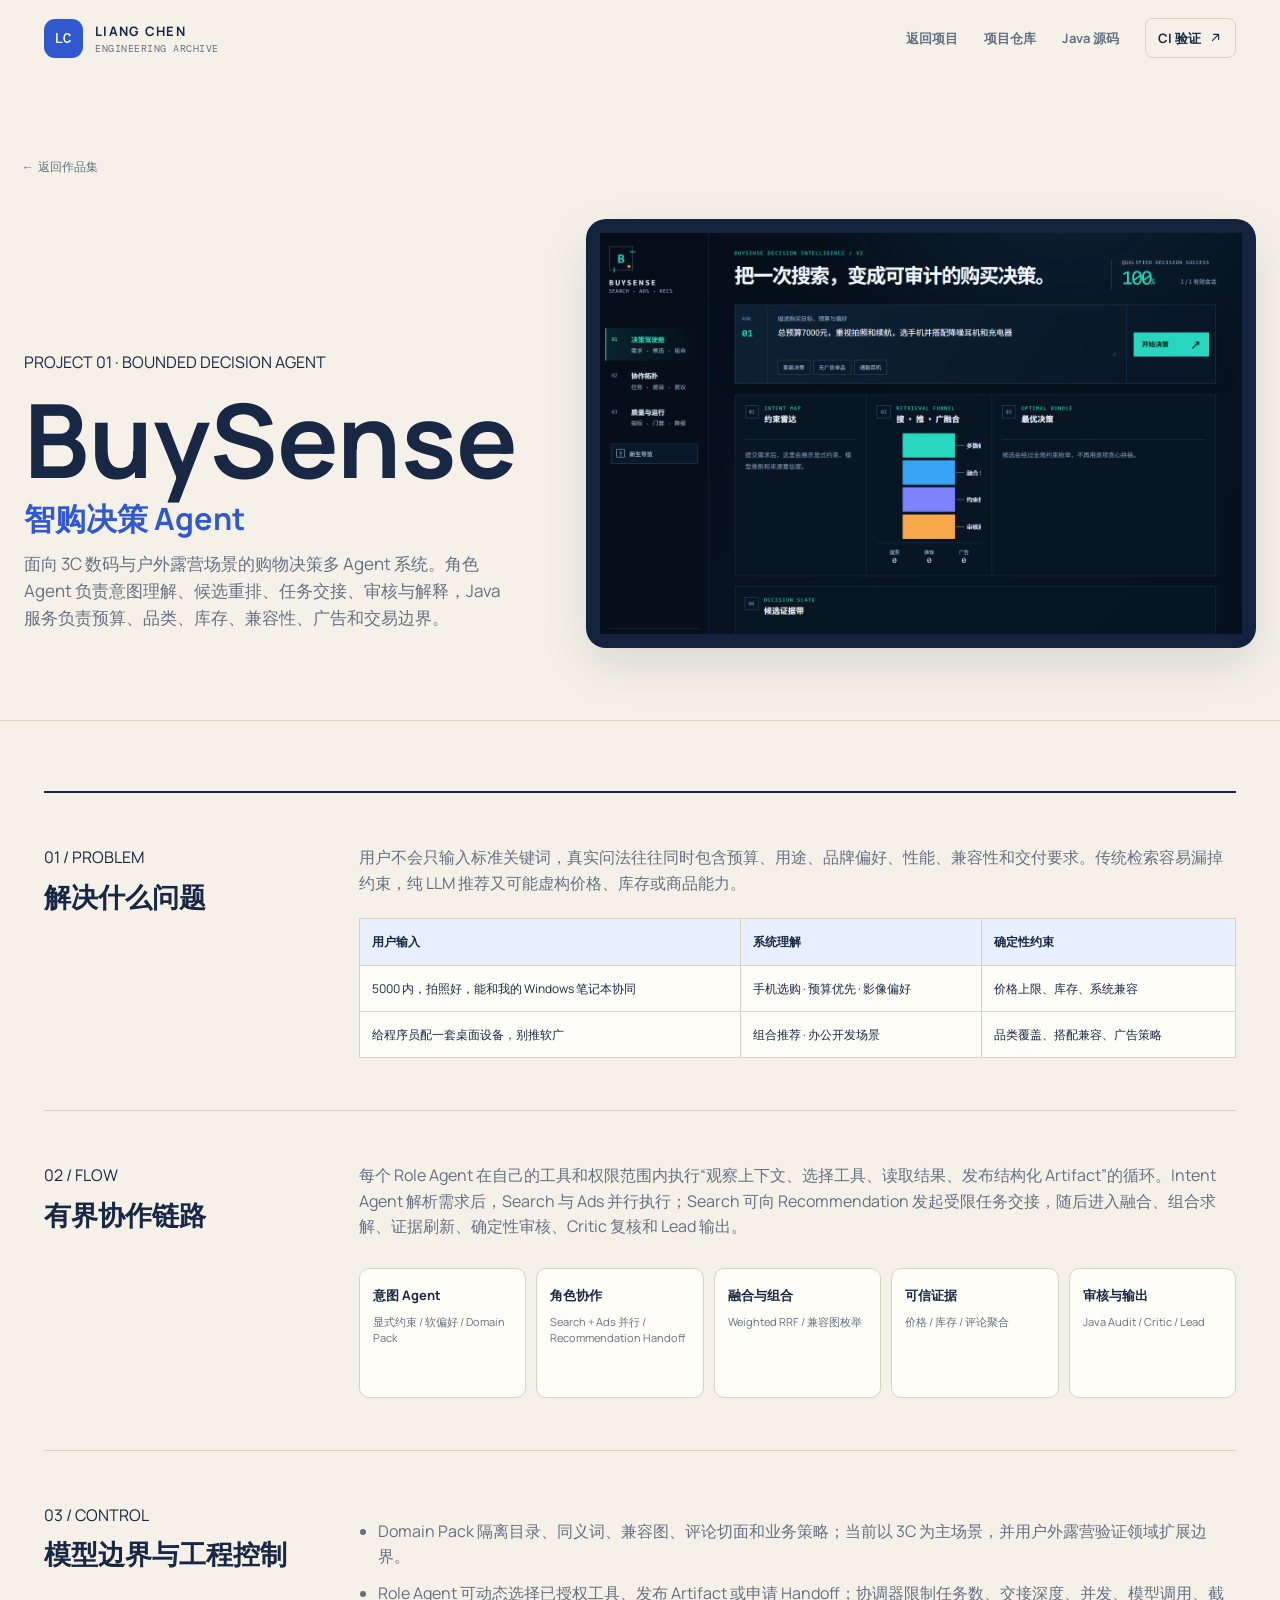
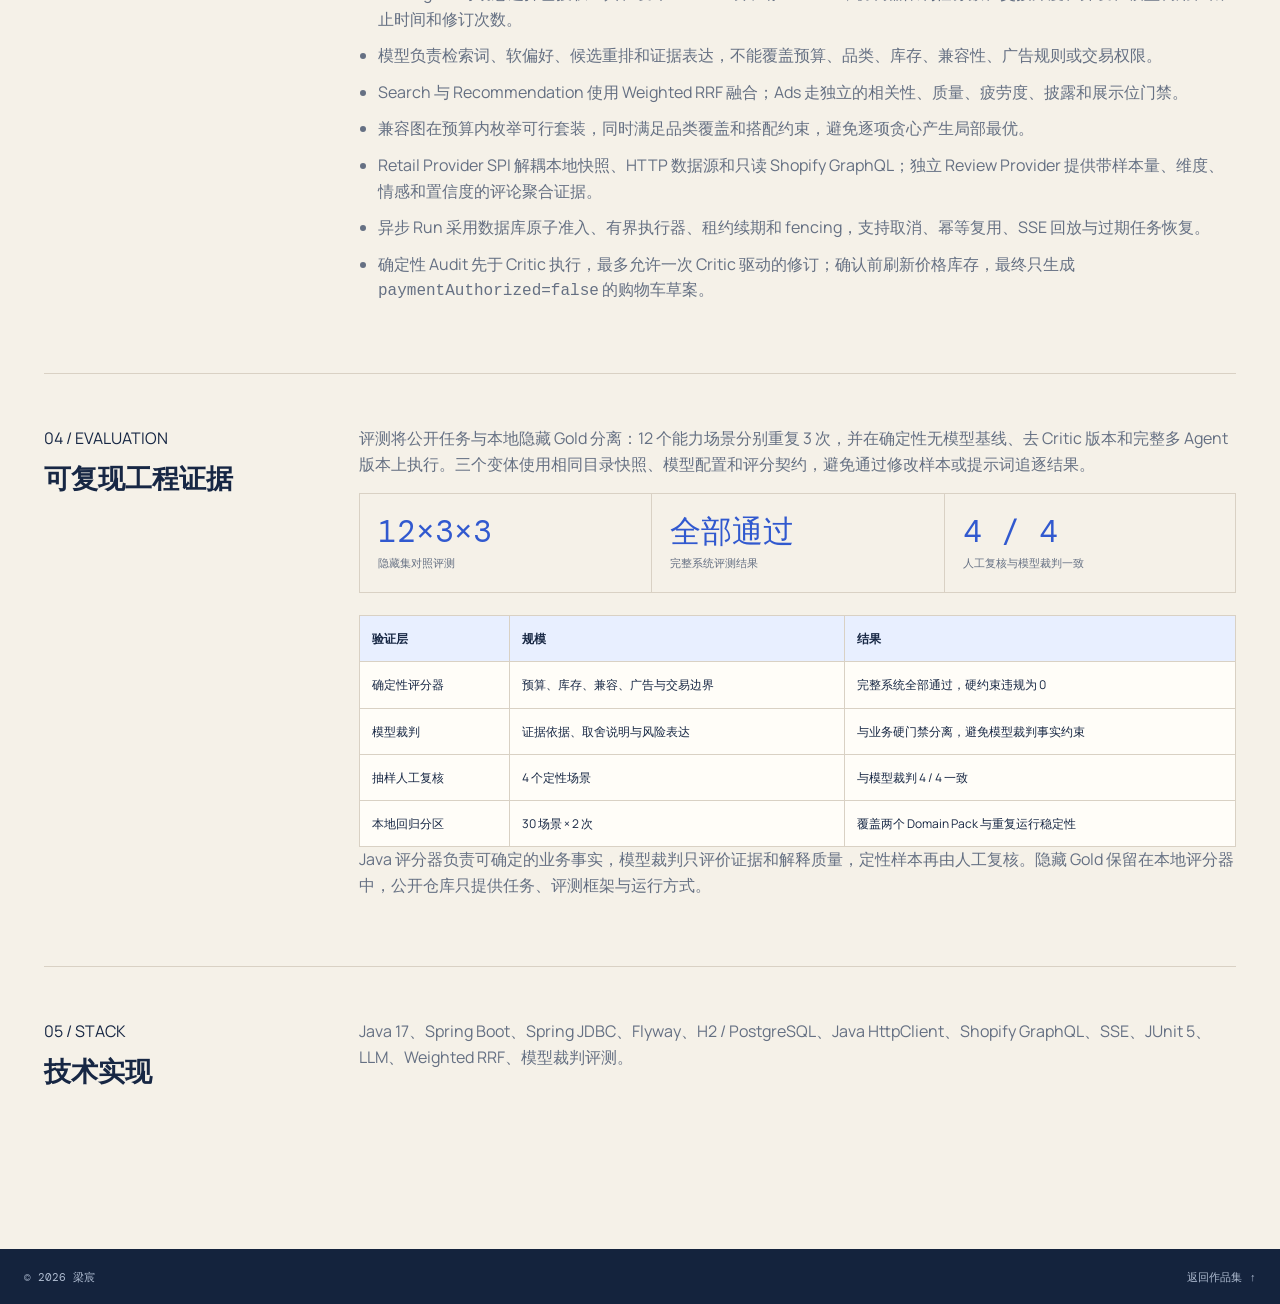
==== commit dee12dc9: "feat: refresh BuySense portfolio and open source record" ====
--- a/projects/buysense.html
+++ b/projects/buysense.html
@@ -34,7 +34,7 @@
           <div>
             <span class="section-index">PROJECT 01 · BOUNDED DECISION AGENT</span>
             <h1>BuySense<span>智购决策 Agent</span></h1>
-            <p>面向 3C 数码与户外露营场景的智能购买决策平台。所有请求执行同一条有界协作链：LLM 负责补充软偏好和受约束的检索意图，Java 服务负责预算、品类、库存、兼容性、广告与交易边界。</p>
+            <p>面向 3C 数码与户外露营场景的购物决策多 Agent 系统。角色 Agent 负责意图理解、候选重排、任务交接、审核与解释，Java 服务负责预算、品类、库存、兼容性、广告和交易边界。</p>
           </div>
           <figure><img src="../assets/buysense-console.png" alt="BuySense 决策工作台" /></figure>
         </div>
@@ -58,13 +58,13 @@
         <section class="case-section" data-reveal>
           <div><span class="section-index">02 / FLOW</span><h2>有界协作链路</h2></div>
           <div>
-            <p>系统不再为请求设计容易误判的快慢路由。Intent Router 先解析显式约束并提出检索意图；Search 与 Ads 并行召回，Recommendation 基于搜索证据扩展候选；随后完成融合、组合求解、证据刷新、确定性审核和一次有界 Critic 修订。</p>
+            <p>每个 Role Agent 在自己的工具和权限范围内执行“观察上下文、选择工具、读取结果、发布结构化 Artifact”的循环。Intent Agent 解析需求后，Search 与 Ads 并行执行；Search 可向 Recommendation 发起受限任务交接，随后进入融合、组合求解、证据刷新、确定性审核、Critic 复核和 Lead 输出。</p>
             <div class="architecture" aria-label="BuySense 有界协作架构">
-              <div><strong>意图解析</strong><span>显式约束 / 检索意图 / Domain Pack</span></div>
-              <div><strong>多路召回</strong><span>Search + Ads 并行 / Recommendation 扩展</span></div>
+              <div><strong>意图 Agent</strong><span>显式约束 / 软偏好 / Domain Pack</span></div>
+              <div><strong>角色协作</strong><span>Search + Ads 并行 / Recommendation Handoff</span></div>
               <div><strong>融合与组合</strong><span>Weighted RRF / 兼容图枚举</span></div>
-              <div><strong>证据刷新</strong><span>价格 / 库存 / 评论切面</span></div>
-              <div><strong>审核与输出</strong><span>确定性 Audit / Critic / Lead</span></div>
+              <div><strong>可信证据</strong><span>价格 / 库存 / 评论聚合</span></div>
+              <div><strong>审核与输出</strong><span>Java Audit / Critic / Lead</span></div>
             </div>
           </div>
         </section>
@@ -73,13 +73,14 @@
           <div><span class="section-index">03 / CONTROL</span><h2>模型边界与工程控制</h2></div>
           <div>
             <ul class="case-list">
-              <li>Domain Pack 隔离目录、同义词、兼容图、评论切面与业务策略；当前以 3C 为主场景，并用户外露营验证领域扩展边界。</li>
-              <li>LLM 只能补充检索词、软偏好和既有 SKU 排序建议，不能覆盖预算、必选品类、库存、兼容性或广告策略。</li>
+              <li>Domain Pack 隔离目录、同义词、兼容图、评论切面和业务策略；当前以 3C 为主场景，并用户外露营验证领域扩展边界。</li>
+              <li>Role Agent 可动态选择已授权工具、发布 Artifact 或申请 Handoff；协调器限制任务数、交接深度、并发、模型调用、截止时间和修订次数。</li>
+              <li>模型负责检索词、软偏好、候选重排和证据表达，不能覆盖预算、品类、库存、兼容性、广告规则或交易权限。</li>
               <li>Search 与 Recommendation 使用 Weighted RRF 融合；Ads 走独立的相关性、质量、疲劳度、披露和展示位门禁。</li>
               <li>兼容图在预算内枚举可行套装，同时满足品类覆盖和搭配约束，避免逐项贪心产生局部最优。</li>
-              <li>Retail Provider SPI 解耦本地快照、HTTP 数据源和只读 Shopify GraphQL；确认前刷新价格与库存，远端故障快照不能直接确认。</li>
+              <li>Retail Provider SPI 解耦本地快照、HTTP 数据源和只读 Shopify GraphQL；独立 Review Provider 提供带样本量、维度、情感和置信度的评论聚合证据。</li>
               <li>异步 Run 采用数据库原子准入、有界执行器、租约续期和 fencing，支持取消、幂等复用、SSE 回放与过期任务恢复。</li>
-              <li>确定性 Audit 先于 Critic 执行，最多允许一次补充检索；最终只生成 <code>paymentAuthorized=false</code> 的购物车草案，不创建订单或发起支付。</li>
+              <li>确定性 Audit 先于 Critic 执行，最多允许一次 Critic 驱动的修订；确认前刷新价格库存，最终只生成 <code>paymentAuthorized=false</code> 的购物车草案。</li>
             </ul>
           </div>
         </section>
@@ -87,28 +88,28 @@
         <section class="case-section" data-reveal>
           <div><span class="section-index">04 / EVALUATION</span><h2>可复现工程证据</h2></div>
           <div>
-            <p>固定种子生成 1,200 个 SPU 与 120 个场景，用于检测检索、排序、硬过滤和广告策略漂移。该数据来自目录属性构造，是离线确定性回归，不冒充人工金标、线上转化率或生产 SLA。</p>
+            <p>评测将公开任务与本地隐藏 Gold 分离：12 个能力场景分别重复 3 次，并在确定性无模型基线、去 Critic 版本和完整多 Agent 版本上执行。三个变体使用相同目录快照、模型配置和评分契约，避免通过修改样本或提示词追逐结果。</p>
             <div class="evidence-row">
-              <div><strong>120</strong><span>固定回归场景</span></div>
-              <div><strong>95.83%</strong><span>Recall@10</span></div>
-              <div><strong>99.57%</strong><span>NDCG@10</span></div>
+              <div><strong>12×3×3</strong><span>隐藏集对照评测</span></div>
+              <div><strong>全部通过</strong><span>完整系统评测结果</span></div>
+              <div><strong>4 / 4</strong><span>人工复核与模型裁判一致</span></div>
             </div>
             <table class="decision-table">
               <thead><tr><th>验证层</th><th>规模</th><th>结果</th></tr></thead>
               <tbody>
-                <tr><td>Java 单元 / 集成 / 契约</td><td>50 项</td><td>0 失败、0 错误；1 项真实模型评测无凭证时跳过</td></tr>
-                <tr><td>Shopify Mock GraphQL</td><td>7 个契约场景</td><td>覆盖直连、分页、确认刷新、Scope、版本、重复字段与降级边界</td></tr>
-                <tr><td>合成检索基准</td><td>120 场景 / 1,200 SPU</td><td>硬过滤违规 0，广告策略违规 0</td></tr>
-                <tr><td>持续集成</td><td>GitHub Actions</td><td>Java 17 构建与测试通过</td></tr>
+                <tr><td>确定性评分器</td><td>预算、库存、兼容、广告与交易边界</td><td>完整系统全部通过，硬约束违规为 0</td></tr>
+                <tr><td>模型裁判</td><td>证据依据、取舍说明与风险表达</td><td>与业务硬门禁分离，避免模型裁判事实约束</td></tr>
+                <tr><td>抽样人工复核</td><td>4 个定性场景</td><td>与模型裁判 4 / 4 一致</td></tr>
+                <tr><td>本地回归分区</td><td>30 场景 × 2 次</td><td>覆盖两个 Domain Pack 与重复运行稳定性</td></tr>
               </tbody>
             </table>
-            <p>未配置真实 Shopify 店铺凭证，因此页面不宣称真实商城库存、交易结果或生产流量；真实模型评测保持显式开启，CI 不会静默消耗模型额度。</p>
+            <p>Java 评分器负责可确定的业务事实，模型裁判只评价证据和解释质量，定性样本再由人工复核。隐藏 Gold 保留在本地评分器中，公开仓库只提供任务、评测框架与运行方式。</p>
           </div>
         </section>
 
         <section class="case-section" data-reveal>
           <div><span class="section-index">05 / STACK</span><h2>技术实现</h2></div>
-          <div><p>Java 17、Spring Boot、Spring JDBC、Flyway、H2 / PostgreSQL、Java HttpClient、Shopify GraphQL、SSE、JUnit 5、LLM、Weighted RRF。</p></div>
+          <div><p>Java 17、Spring Boot、Spring JDBC、Flyway、H2 / PostgreSQL、Java HttpClient、Shopify GraphQL、SSE、JUnit 5、LLM、Weighted RRF、模型裁判评测。</p></div>
         </section>
       </div>
     </main>
--- a/assets/site.css
+++ b/assets/site.css
@@ -149,13 +149,14 @@
 .opensource-toolbar { display: flex; align-items: center; justify-content: space-between; gap: 16px; padding: 13px 0; border-top: 1px solid var(--line); border-bottom: 1px solid var(--line); color: var(--muted); font: 10px "DM Mono", monospace; }
 .opensource-toolbar span { display: inline-flex; align-items: center; gap: 8px; }
 .opensource-toolbar strong { display: inline-flex; align-items: center; min-height: 34px; padding: 7px 12px; color: var(--ink); background: var(--yellow); border-radius: 7px; box-shadow: inset 0 -2px 0 rgba(23,39,68,.12); font-size: 13px; font-weight: 800; }
-.opensource-grid { display: grid; grid-template-columns: repeat(3, minmax(0, 1fr)); gap: 14px; margin-top: 18px; }
+.opensource-grid { display: grid; grid-template-columns: repeat(4, minmax(0, 1fr)); gap: 14px; margin-top: 18px; }
 .opensource-card { position: relative; min-width: 0; min-height: 270px; display: flex; flex-direction: column; padding: 19px; color: var(--ink); background: var(--surface); border: 1px solid var(--line); border-radius: 15px; transition: transform 180ms ease, box-shadow 180ms ease, border-color 180ms ease; }
 .opensource-card:nth-child(2) { background: #e8efff; }
 .opensource-card:nth-child(3) { background: #fff0e7; }
 .opensource-card:nth-child(4) { background: #e7f0e5; }
 .opensource-card:nth-child(5) { background: #f1eafd; }
 .opensource-card:nth-child(6) { background: #e7eff4; }
+.opensource-card:nth-child(7) { background: #fcefd8; }
 .opensource-card:hover { border-color: var(--blue); box-shadow: 0 12px 26px rgba(23,39,68,.12); transform: translateY(-4px); }
 .card-index { position: absolute; top: 17px; right: 18px; color: var(--muted); font: 11px "DM Mono", monospace; }
 .contribution-label { width: max-content; padding: 4px 7px; color: #fff; background: var(--ink); border-radius: 4px; font: 10px "DM Mono", monospace; }
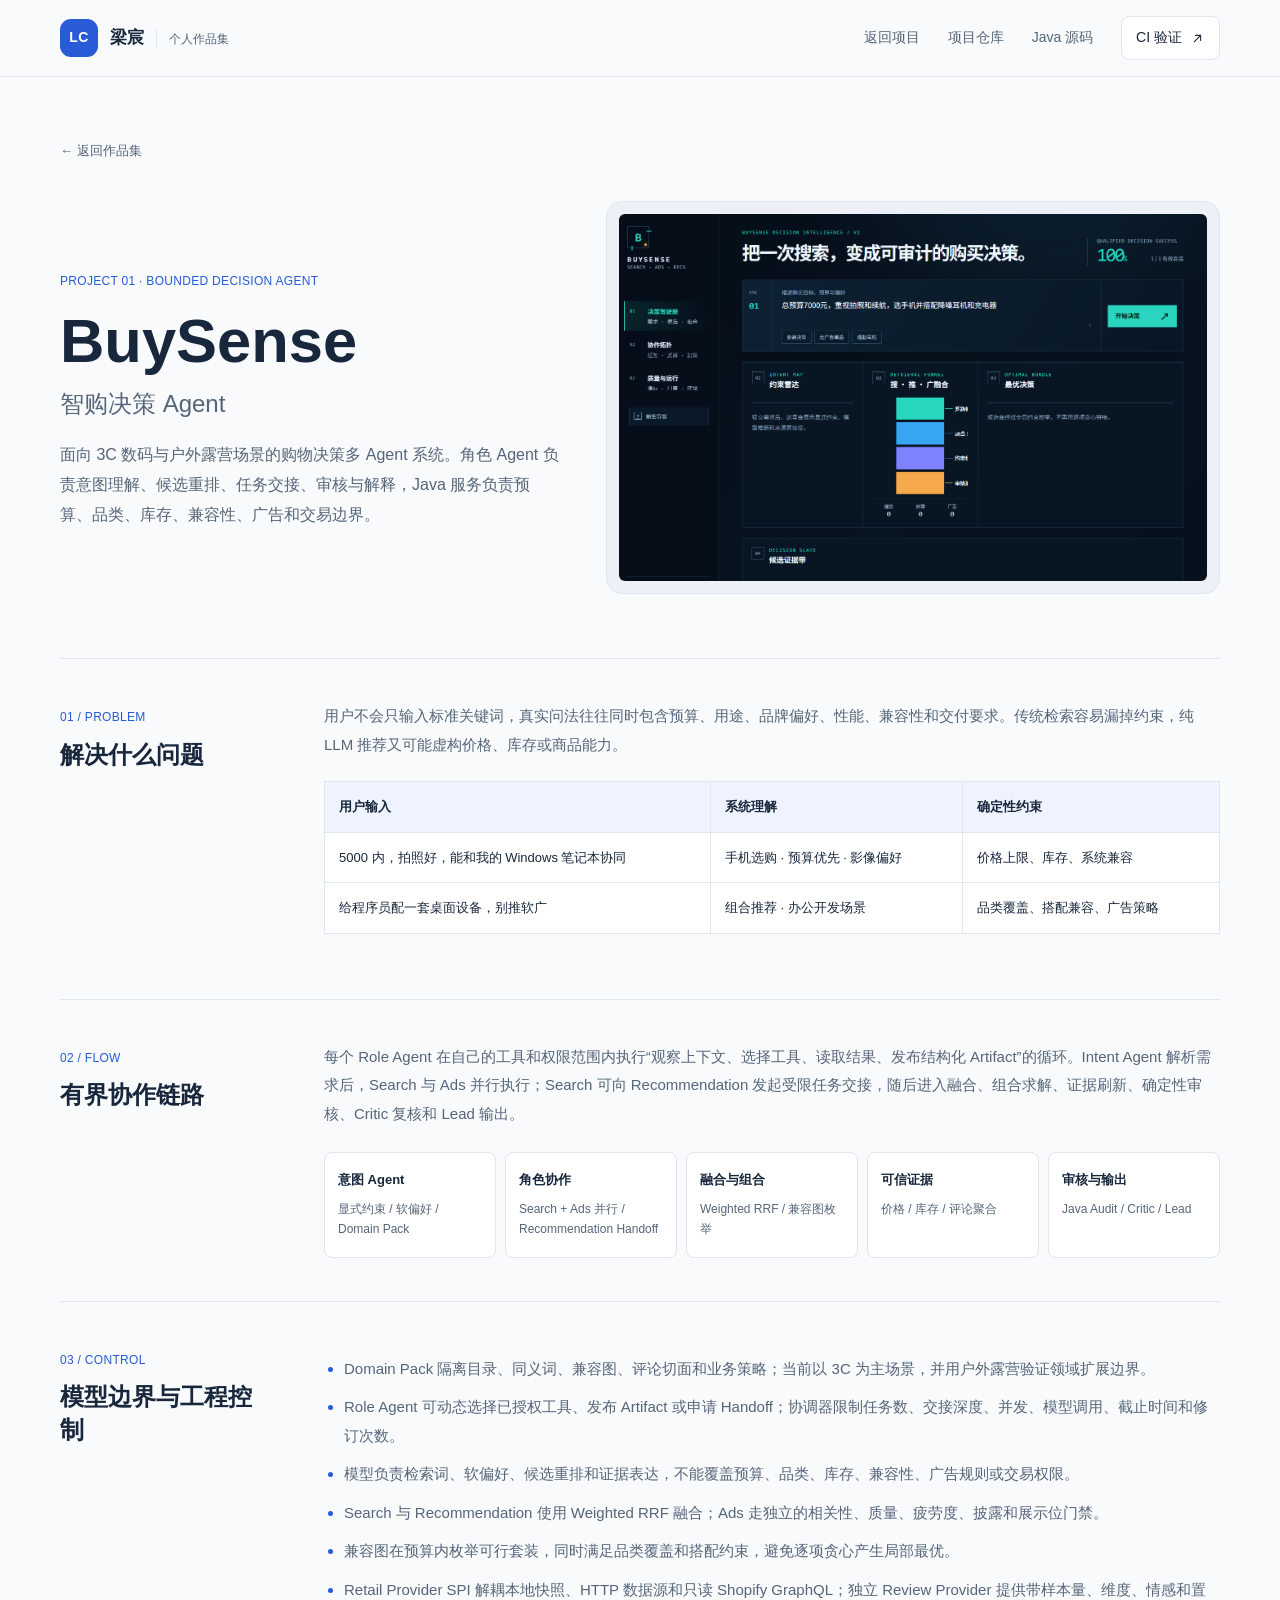
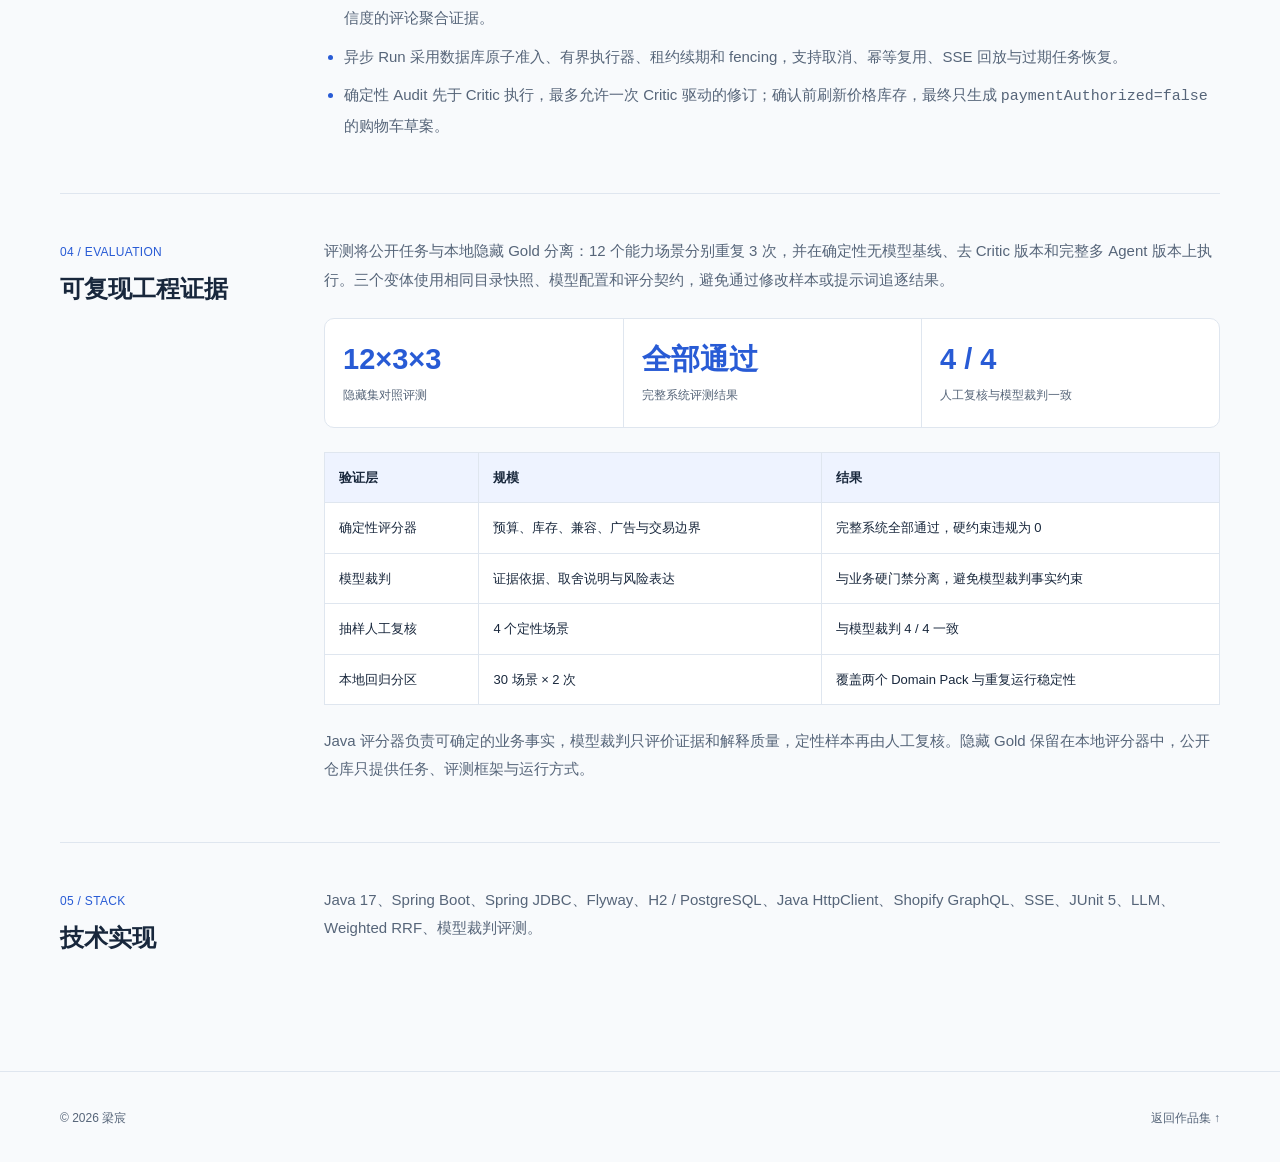
==== commit 4854fc45: "Redesign portfolio homepage and show merged contributions" ====
--- a/projects/buysense.html
+++ b/projects/buysense.html
@@ -4,7 +4,7 @@
     <meta charset="utf-8" />
     <meta name="viewport" content="width=device-width, initial-scale=1" />
     <meta name="description" content="BuySense 智购决策 Agent：Java 17 实现的多领域搜广推与组合决策平台。" />
-    <meta name="theme-color" content="#f5f1e8" />
+    <meta name="theme-color" content="#f8fafc" />
     <title>BuySense 智购决策 Agent · 梁宸作品集</title>
     <link rel="icon" href="data:," />
     <link rel="stylesheet" href="../assets/site.css" />
@@ -13,7 +13,7 @@
     <a class="skip-link" href="#top">跳到主要内容</a>
     <header class="site-header" data-header>
       <div class="site-header-inner">
-        <a class="brand" href="../index.html"><span class="brand-mark">LC</span><span class="brand-copy"><strong>LIANG CHEN</strong><small>ENGINEERING ARCHIVE</small></span></a>
+        <a class="brand" href="../index.html"><span class="brand-mark">LC</span><span class="brand-copy"><strong>梁宸</strong><small>个人作品集</small></span></a>
         <button class="nav-toggle" type="button" aria-expanded="false" aria-controls="site-nav" title="打开导航">
           <svg width="22" height="22" viewBox="0 0 24 24" aria-hidden="true" focusable="false"><path d="M4 7h16M4 12h16M4 17h16" /></svg>
           <span class="sr-only">打开导航</span>
@@ -114,7 +114,7 @@
       </div>
     </main>
 
-    <footer class="site-footer"><span>&copy; <span data-year></span> 梁宸</span><a href="../index.html">返回作品集 ↑</a></footer>
+    <footer class="site-footer"><span>&copy; <span data-year>2026</span> 梁宸</span><a href="../index.html">返回作品集 ↑</a></footer>
     <script src="../assets/site.js"></script>
   </body>
 </html>
--- a/assets/site.css
+++ b/assets/site.css
@@ -1,298 +1,14 @@
-@import url('https://fonts.googleapis.com/css2?family=DM+Mono:wght@400;500&family=Manrope:wght@400;500;600;700;800&display=swap');
-
-:root {
-  --paper: #f5f1e8;
-  --surface: #fffdf8;
-  --ink: #172744;
-  --muted: #657083;
-  --line: #d9d1c4;
-  --blue: #3159cf;
-  --blue-dark: #233f9a;
-  --red: #e35d43;
-  --yellow: #e8b74a;
-  --dark: #14233d;
-  --dark-line: #344563;
-  --max: 1240px;
-  --header: 76px;
-  --radius: 18px;
-  --shadow: 0 18px 45px rgba(23, 39, 68, .12);
-}
-
-* { box-sizing: border-box; }
-html { scroll-behavior: smooth; scroll-padding-top: calc(var(--header) + 20px); }
-body { margin: 0; color: var(--ink); background: var(--paper); font-family: Manrope, "Microsoft YaHei", sans-serif; font-size: 16px; line-height: 1.6; overflow-x: hidden; }
-img { display: block; max-width: 100%; }
-a { color: inherit; text-decoration: none; cursor: pointer; }
-button { font: inherit; cursor: pointer; }
-::selection { color: #fff; background: var(--blue); }
-.icon { flex: 0 0 auto; fill: none; stroke: currentColor; stroke-width: 1.8; stroke-linecap: round; stroke-linejoin: round; }
-.sr-only { position: absolute; width: 1px; height: 1px; padding: 0; margin: -1px; overflow: hidden; clip: rect(0, 0, 0, 0); white-space: nowrap; border: 0; }
-.skip-link { position: fixed; top: 14px; left: 18px; z-index: 100; padding: 10px 14px; color: #fff; background: var(--ink); border-radius: 8px; transform: translateY(-160%); transition: transform 180ms ease; }
-.skip-link:focus { transform: translateY(0); }
-:focus-visible { outline: 3px solid var(--red); outline-offset: 4px; }
-main:focus { outline: none; }
-
-.site-header { position: sticky; top: 0; z-index: 50; min-height: var(--header); border-bottom: 1px solid transparent; background: rgba(245, 241, 232, .92); backdrop-filter: blur(16px); transition: border-color 200ms ease, box-shadow 200ms ease; }
-.site-header.is-scrolled { border-color: var(--line); box-shadow: 0 8px 24px rgba(23, 39, 68, .06); }
-.site-header-inner { max-width: var(--max); min-height: var(--header); display: flex; align-items: center; justify-content: space-between; gap: 32px; margin: 0 auto; padding: 0 24px; }
-.brand { display: inline-flex; align-items: center; gap: 12px; }
-.brand-mark { width: 39px; height: 39px; display: grid; place-items: center; color: #fff; background: var(--blue); border-radius: 11px; font: 500 14px/1 "DM Mono", monospace; letter-spacing: .06em; }
-.brand-copy { display: grid; gap: 1px; }
-.brand-copy strong { font-size: 13px; letter-spacing: .1em; }
-.brand-copy small { color: var(--muted); font: 10px/1.3 "DM Mono", monospace; letter-spacing: .05em; }
-.site-nav { display: flex; align-items: center; gap: 26px; }
-.site-nav a { position: relative; display: inline-flex; align-items: center; gap: 7px; color: var(--muted); font-size: 13px; font-weight: 700; transition: color 180ms ease; }
-.site-nav a span { color: var(--red); font: 11px "DM Mono", monospace; }
-.site-nav a::after { content: ""; position: absolute; right: 0; bottom: -8px; left: 0; height: 2px; background: var(--red); transform: scaleX(0); transform-origin: right; transition: transform 180ms ease; }
-.site-nav a:hover { color: var(--ink); }
-.site-nav a:hover::after { transform: scaleX(1); transform-origin: left; }
-.site-nav .nav-external { padding: 9px 12px; color: var(--ink); border: 1px solid var(--line); border-radius: 8px; }
-.site-nav .nav-external::after { display: none; }
-.nav-toggle { display: none; min-width: 44px; min-height: 44px; place-items: center; padding: 0; color: var(--ink); border: 1px solid var(--line); border-radius: 9px; background: transparent; }
-.nav-toggle svg { fill: none; stroke: currentColor; stroke-width: 1.8; stroke-linecap: round; }
-
-.archive-hero { max-width: var(--max); display: grid; grid-template-columns: 58px minmax(0, 1.02fr) minmax(400px, .98fr); gap: 34px; align-items: center; margin: 0 auto; padding: 96px 24px 88px; }
-.hero-index { min-height: 430px; display: flex; flex-direction: column; align-items: center; justify-content: space-between; color: var(--blue); font: 11px "DM Mono", monospace; letter-spacing: .1em; }
-.hero-index span { writing-mode: vertical-rl; }
-.hero-index strong { font: 30px "DM Mono", monospace; }
-.hero-index i { width: 1px; flex: 1; margin-top: 24px; background: var(--red); }
-.kicker { margin: 0; color: var(--blue); font: 500 11px/1.3 "DM Mono", monospace; letter-spacing: .1em; }
-.hero-copy h1 { max-width: 680px; margin: 22px 0 24px; font-size: clamp(42px, 5.3vw, 78px); line-height: 1.04; letter-spacing: 0; }
-h1 em, h2 em { color: var(--blue); font-style: normal; }
-.hero-intro { max-width: 570px; margin: 0; color: var(--muted); font-size: 17px; }
-.hero-actions { display: flex; flex-wrap: wrap; gap: 12px; margin-top: 34px; }
-.button { min-height: 46px; display: inline-flex; align-items: center; justify-content: center; gap: 10px; padding: 11px 17px; border: 1px solid var(--ink); border-radius: 9px; font-size: 13px; font-weight: 800; transition: transform 180ms ease, background-color 180ms ease, color 180ms ease, border-color 180ms ease; }
-.button:hover { transform: translateY(-2px); }
-.button-primary { color: #fff; background: var(--blue); border-color: var(--blue); }
-.button-primary:hover { background: var(--blue-dark); border-color: var(--blue-dark); }
-.button-quiet { color: var(--ink); border-color: var(--line); }
-.button-quiet:hover { color: var(--blue); border-color: var(--blue); }
-.hero-footnote { display: flex; align-items: center; gap: 8px; margin-top: 38px; color: var(--muted); font: 12px "DM Mono", monospace; }
-.status-dot { width: 8px; height: 8px; display: inline-block; border-radius: 50%; background: var(--red); box-shadow: 0 0 0 4px rgba(227, 93, 67, .12); }
-.hero-board { position: relative; padding: 22px; color: #fff; background: var(--dark); border-radius: 26px; box-shadow: var(--shadow); transform: rotate(1deg); }
-.board-topline, .board-bottom { display: flex; align-items: center; justify-content: space-between; color: #aab7cc; font: 10px "DM Mono", monospace; letter-spacing: .08em; }
-.board-main { display: grid; grid-template-columns: 86px 1fr; gap: 22px; align-items: end; padding: 42px 0 28px; }
-.board-number { color: var(--yellow); font: 64px/.85 "DM Mono", monospace; }
-.board-label { margin: 0 0 7px; color: #8fa7ef; font: 10px "DM Mono", monospace; letter-spacing: .12em; }
-.board-main h2 { margin: 0; font-size: clamp(26px, 3vw, 40px); line-height: 1.08; letter-spacing: 0; }
-.board-copy { max-width: 290px; margin: 13px 0 0; color: #b4bfd1; font-size: 12px; line-height: 1.55; }
-.board-visual { position: relative; overflow: hidden; margin-bottom: 22px; border: 5px solid #273856; background: #fff; }
-.board-visual img { width: 100%; aspect-ratio: 16 / 9; object-fit: cover; object-position: top left; }
-.visual-tag { position: absolute; right: 10px; bottom: 10px; padding: 5px 7px; color: #fff; background: rgba(20, 35, 61, .9); font: 9px "DM Mono", monospace; }
-.board-bottom { padding-top: 15px; border-top: 1px solid var(--dark-line); }
-.board-bottom strong { color: var(--yellow); font-size: 19px; }
-
-.metrics-band { color: #fff; background: var(--dark); }
-.metrics-inner { max-width: var(--max); display: grid; grid-template-columns: 1.5fr repeat(3, 1fr); margin: 0 auto; padding: 0 24px; }
-.metric { min-height: 128px; display: grid; align-content: center; gap: 5px; padding: 22px 24px; border-left: 1px solid var(--dark-line); }
-.metric:last-child { border-right: 1px solid var(--dark-line); }
-.metric:last-child { background: rgba(232, 183, 74, .08); }
-.metric strong { color: var(--yellow); font: 500 30px/1 "DM Mono", monospace; }
-.metric span { color: #aab7cc; font-size: 12px; }
-.metric:last-child strong { font-size: 38px; font-weight: 700; }
-.metric:last-child span { color: #f5d88d; font-weight: 700; }
-.metric-lead { gap: 8px; }
-.metric-lead strong { color: #fff; font-size: 21px; }
-.metric-label { color: #8fa7ef !important; font: 10px "DM Mono", monospace; letter-spacing: .1em; }
-
-.section-shell { max-width: var(--max); margin: 0 auto; padding-right: 24px; padding-left: 24px; }
-.work-section { padding-top: 108px; padding-bottom: 120px; }
-.section-heading { display: grid; grid-template-columns: minmax(0, .85fr) minmax(280px, .55fr); justify-content: space-between; gap: 70px; align-items: end; margin-bottom: 52px; }
-.section-number { display: inline-block; margin-right: 12px; color: var(--red); font: 22px "DM Mono", monospace; vertical-align: top; }
-.section-heading h2 { margin: 14px 0 0; font-size: clamp(36px, 4.4vw, 64px); line-height: 1.03; letter-spacing: 0; }
-.section-heading > p, .section-heading > div + p, .open-source-heading > div:last-child { max-width: 470px; color: var(--muted); }
-.project-grid { display: grid; grid-template-columns: minmax(0, 1.1fr) minmax(330px, .9fr); gap: 18px; align-items: stretch; }
-.project-card { min-width: 0; overflow: hidden; border: 1px solid var(--line); border-radius: 22px; box-shadow: 0 5px 0 rgba(23, 39, 68, .06); transition: transform 200ms ease, box-shadow 200ms ease, border-color 200ms ease; }
-.project-card:hover { border-color: #9baee6; box-shadow: 0 14px 0 rgba(23, 39, 68, .08); transform: translateY(-4px); }
-.project-card-primary { background: var(--surface); }
-.project-card-secondary { display: flex; flex-direction: column; color: #fff; background: var(--blue); border-color: var(--blue); }
-.project-card-head { display: flex; justify-content: space-between; gap: 12px; padding: 20px 22px 0; font: 10px "DM Mono", monospace; letter-spacing: .08em; }
-.project-code { color: var(--red); }
-.project-card-secondary .project-code { color: #c7d3ff; }
-.project-type { color: var(--muted); text-align: right; }
-.project-card-secondary .project-type { color: #c7d3ff; }
-.project-image { position: relative; margin: 18px 18px 0; overflow: hidden; border: 1px solid var(--line); background: #e8e3d9; }
-.project-image img { width: 100%; aspect-ratio: 16 / 9; object-fit: cover; object-position: top left; }
-.image-stamp { position: absolute; right: 14px; bottom: 14px; padding: 7px 8px; color: #fff; background: var(--red); font: 10px/1.15 "DM Mono", monospace; letter-spacing: .08em; }
-.project-card-body { display: grid; gap: 18px; padding: 23px 23px 25px; }
-.project-card h3 { margin: 0; font-size: 29px; letter-spacing: 0; }
-.project-card-body p { margin: 3px 0 0; color: var(--muted); font-size: 13px; }
-.project-card-secondary .project-card-body p { color: #e1e7ff; }
-.project-description { max-width: 520px; line-height: 1.65; }
-.tag-row { display: flex; flex-wrap: wrap; gap: 7px; }
-.tag-row span { padding: 5px 8px; color: var(--ink); background: #eee9df; border-radius: 5px; font: 10px "DM Mono", monospace; }
-.project-card-secondary .tag-row span { color: #fff; background: rgba(20, 35, 61, .2); }
-.card-action { display: inline-flex; align-items: center; gap: 8px; width: max-content; color: var(--blue); font-size: 13px; font-weight: 800; }
-.card-action:hover { color: var(--red); }
-.project-card-secondary .card-action { color: #fff; }
-.project-image-small { order: 3; margin-top: auto; border-color: rgba(255,255,255,.3); }
-.project-image-small img { aspect-ratio: 16 / 7; }
-.mini-flow { display: flex; align-items: center; gap: 8px; color: #d5ddff; font: 10px "DM Mono", monospace; }
-.mini-flow i { width: 24px; height: 1px; background: #b9c8ff; }
-
-.method-section { padding: 108px 0 116px; color: #fff; background: var(--dark); }
-.section-heading-dark { margin-bottom: 54px; }
-.section-heading-dark .kicker { color: #9aafea; }
-.section-heading-dark h2 { color: #fff; }
-.section-heading-dark h2 em { color: var(--yellow); }
-.section-heading-dark > p { color: #b8c2d4; }
-.method-grid { display: grid; grid-template-columns: repeat(4, 1fr); border-top: 1px solid var(--dark-line); border-bottom: 1px solid var(--dark-line); }
-.method-grid article { min-height: 220px; padding: 24px 22px; border-left: 1px solid var(--dark-line); }
-.method-grid article:last-child { border-right: 1px solid var(--dark-line); }
-.method-grid article > span { color: var(--yellow); font: 10px "DM Mono", monospace; letter-spacing: .08em; }
-.method-grid h3 { margin: 50px 0 11px; font-size: 21px; }
-.method-grid p { margin: 0; color: #b8c2d4; font-size: 13px; }
-
-.opensource-section { padding-top: 112px; padding-bottom: 120px; }
-.open-source-heading { margin-bottom: 36px; }
-.subtle-note { margin-top: 17px !important; color: var(--blue) !important; font: 12px "DM Mono", monospace; }
-.opensource-toolbar { display: flex; align-items: center; justify-content: space-between; gap: 16px; padding: 13px 0; border-top: 1px solid var(--line); border-bottom: 1px solid var(--line); color: var(--muted); font: 10px "DM Mono", monospace; }
-.opensource-toolbar span { display: inline-flex; align-items: center; gap: 8px; }
-.opensource-toolbar strong { display: inline-flex; align-items: center; min-height: 34px; padding: 7px 12px; color: var(--ink); background: var(--yellow); border-radius: 7px; box-shadow: inset 0 -2px 0 rgba(23,39,68,.12); font-size: 13px; font-weight: 800; }
-.opensource-grid { display: grid; grid-template-columns: repeat(4, minmax(0, 1fr)); gap: 14px; margin-top: 18px; }
-.opensource-card { position: relative; min-width: 0; min-height: 270px; display: flex; flex-direction: column; padding: 19px; color: var(--ink); background: var(--surface); border: 1px solid var(--line); border-radius: 15px; transition: transform 180ms ease, box-shadow 180ms ease, border-color 180ms ease; }
-.opensource-card:nth-child(2) { background: #e8efff; }
-.opensource-card:nth-child(3) { background: #fff0e7; }
-.opensource-card:nth-child(4) { background: #e7f0e5; }
-.opensource-card:nth-child(5) { background: #f1eafd; }
-.opensource-card:nth-child(6) { background: #e7eff4; }
-.opensource-card:nth-child(7) { background: #fcefd8; }
-.opensource-card:hover { border-color: var(--blue); box-shadow: 0 12px 26px rgba(23,39,68,.12); transform: translateY(-4px); }
-.card-index { position: absolute; top: 17px; right: 18px; color: var(--muted); font: 11px "DM Mono", monospace; }
-.contribution-label { width: max-content; padding: 4px 7px; color: #fff; background: var(--ink); border-radius: 4px; font: 10px "DM Mono", monospace; }
-.opensource-card > strong { margin-top: 37px; font-size: 20px; letter-spacing: 0; }
-.repo-name { margin-top: 5px; overflow-wrap: anywhere; color: var(--muted); font: 10px/1.45 "DM Mono", monospace; }
-.opensource-card p { margin: 18px 0 0; color: var(--muted); font-size: 12px; line-height: 1.6; }
-.opensource-card code { padding: 1px 4px; color: var(--red); background: rgba(255,255,255,.65); border: 1px solid rgba(23,39,68,.1); border-radius: 3px; font: 11px "DM Mono", monospace; }
-.card-meta { display: flex; align-items: center; justify-content: space-between; gap: 10px; min-width: 0; margin-top: auto; padding-top: 18px; color: var(--blue); font: 11px "DM Mono", monospace; }
-.card-meta > span:first-child { display: inline-flex; align-items: center; min-height: 34px; min-width: 0; padding: 7px 10px; overflow: hidden; color: var(--ink); background: var(--yellow); border-radius: 7px; box-shadow: inset 0 -2px 0 rgba(23,39,68,.12); font-size: 13px; font-weight: 800; line-height: 1.1; white-space: nowrap; text-overflow: ellipsis; }
-.card-meta > .icon { color: var(--ink); }
-
-.contact-section { padding: 86px 0; color: #fff; background: var(--red); }
-.contact-inner { display: flex; align-items: center; justify-content: space-between; gap: 48px; }
-.contact-inner .kicker { color: #ffe0d5; }
-.contact-inner h2 { margin: 13px 0 0; font-size: clamp(35px, 4vw, 58px); line-height: 1.04; letter-spacing: 0; }
-.contact-inner h2 em { color: var(--ink); }
-.contact-inner .button-primary { color: var(--ink); background: #fff4e8; border-color: #fff4e8; }
-.contact-inner .button-primary:hover { background: var(--yellow); border-color: var(--yellow); }
-.site-footer { display: flex; justify-content: space-between; gap: 20px; padding: 21px max(24px, calc((100vw - var(--max)) / 2)); color: #aebbd0; background: var(--dark); font: 11px "DM Mono", monospace; }
-
-/* Detail pages share the same archive language. */
-.case-hero { padding: 76px max(24px, calc((100vw - var(--max)) / 2)) 72px; border-bottom: 1px solid var(--line); }
-.case-back { display: inline-flex; align-items: center; gap: 8px; margin-bottom: 43px; color: var(--muted); font: 12px "DM Mono", monospace; }
-.case-back:hover { color: var(--red); }
-.case-hero-grid { display: grid; grid-template-columns: .8fr 1.2fr; gap: 68px; align-items: end; }
-.case-hero h1 { margin: 16px 0 12px; font-size: clamp(53px, 8vw, 104px); line-height: .95; letter-spacing: 0; }
-.case-hero h1 span { display: block; margin-top: 15px; color: var(--blue); font-size: .3em; letter-spacing: 0; }
-.case-hero p { max-width: 570px; color: var(--muted); font-size: 17px; }
-.case-hero figure { margin: 0; padding: 14px; background: var(--dark); border-radius: 20px; box-shadow: var(--shadow); }
-.case-hero figure img { width: 100%; aspect-ratio: 16 / 10; object-fit: cover; object-position: top left; }
-.case-body { max-width: var(--max); margin: 0 auto; padding: 70px 24px 110px; }
-.case-section { display: grid; grid-template-columns: 245px 1fr; gap: 70px; padding: 52px 0; border-top: 1px solid var(--line); }
-.case-section:first-child { border-top: 2px solid var(--ink); }
-.case-section h2 { margin: 10px 0 0; font-size: 27px; line-height: 1.15; letter-spacing: 0; }
-.case-section p { margin-top: 0; color: var(--muted); }
-.architecture { display: grid; grid-template-columns: repeat(5, 1fr); gap: 10px; margin-top: 28px; }
-.architecture div { min-height: 130px; padding: 16px 13px; border: 1px solid var(--line); border-radius: 10px; background: var(--surface); }
-.architecture strong { display: block; font-size: 13px; }
-.architecture span { display: block; margin-top: 8px; color: var(--muted); font-size: 11px; line-height: 1.45; }
-.decision-table { width: 100%; border-collapse: collapse; margin-top: 22px; background: var(--surface); }
-.decision-table th, .decision-table td { padding: 13px 12px; border: 1px solid var(--line); text-align: left; vertical-align: top; font-size: 12px; }
-.decision-table th { color: var(--ink); background: #e8efff; font-weight: 800; }
-.evidence-row { display: grid; grid-template-columns: repeat(3, 1fr); border-top: 1px solid var(--line); border-bottom: 1px solid var(--line); }
-.evidence-row div { padding: 21px 18px; border-left: 1px solid var(--line); }
-.evidence-row div:last-child { border-right: 1px solid var(--line); }
-.evidence-row strong { display: block; color: var(--blue); font: 31px "DM Mono", monospace; line-height: 1.1; }
-.evidence-row span { display: block; margin-top: 7px; color: var(--muted); font: 11px "DM Mono", monospace; }
-.case-list { padding-left: 19px; }
-.case-list li { margin: 11px 0; color: var(--muted); }
-
-html.js [data-reveal] { opacity: 0; transform: translateY(15px); transition: opacity 420ms ease, transform 420ms ease; }
-html.js [data-reveal].is-visible { opacity: 1; transform: none; }
-
-@media (max-width: 1024px) {
-  .archive-hero { grid-template-columns: 42px 1fr 1fr; gap: 22px; }
-  .hero-board { padding: 17px; }
-  .board-main { grid-template-columns: 66px 1fr; gap: 14px; }
-  .board-number { font-size: 51px; }
-  .metrics-inner { grid-template-columns: 1.2fr repeat(3, 1fr); }
-  .metric { padding-inline: 16px; }
-  .project-grid { grid-template-columns: 1fr 1fr; }
-  .opensource-grid { grid-template-columns: repeat(3, 1fr); }
-  .opensource-card:nth-child(4), .opensource-card:nth-child(5) { min-height: 255px; }
-}
-@media (max-width: 760px) {
-  :root { --header: 68px; }
-  .site-header-inner { padding-inline: 18px; }
-  .nav-toggle { display: grid; }
-  .site-nav { position: absolute; top: var(--header); right: 0; left: 0; display: none; flex-direction: column; align-items: stretch; gap: 0; padding: 12px 18px 18px; background: var(--paper); border-bottom: 1px solid var(--line); box-shadow: 0 12px 24px rgba(23,39,68,.08); }
-  .site-nav.is-open { display: flex; }
-  .site-nav a { min-height: 44px; padding: 11px 2px; }
-  .site-nav a::after { bottom: 4px; }
-  .site-nav .nav-external { justify-content: space-between; margin-top: 6px; padding-inline: 11px; }
-  .archive-hero { grid-template-columns: 1fr; gap: 34px; padding: 64px 18px 64px; }
-  .hero-index { display: none; }
-  .hero-copy h1 { font-size: clamp(45px, 13vw, 70px); }
-  .hero-intro { font-size: 16px; }
-  .hero-board { max-width: 620px; margin: 0 auto; transform: rotate(0); }
-  .metrics-inner { grid-template-columns: 1fr 1fr; padding-inline: 18px; }
-  .metric { min-height: 102px; padding: 17px 13px; }
-  .metric-lead { grid-column: 1 / -1; }
-  .metric:last-child { border-right: 1px solid var(--dark-line); }
-  .section-shell { padding-right: 18px; padding-left: 18px; }
-  .work-section, .opensource-section { padding-top: 76px; padding-bottom: 82px; }
-  .section-heading { grid-template-columns: 1fr; gap: 18px; margin-bottom: 34px; }
-  .section-heading h2 { font-size: clamp(39px, 11vw, 56px); }
-  .project-grid { grid-template-columns: 1fr; }
-  .project-card-secondary { display: grid; grid-template-columns: 1fr 40%; }
-  .project-card-secondary .project-card-head { grid-column: 1 / -1; }
-  .project-card-secondary .project-card-body { min-width: 0; }
-  .project-card-secondary .project-image-small { margin: 0 18px 18px 0; align-self: end; }
-  .method-section { padding: 78px 0 82px; }
-  .method-grid { grid-template-columns: 1fr 1fr; }
-  .method-grid article { min-height: 190px; }
-  .method-grid h3 { margin-top: 34px; }
-  .open-source-heading { margin-bottom: 31px; }
-  .opensource-toolbar { align-items: flex-start; flex-direction: column; gap: 8px; }
-  .opensource-grid { grid-template-columns: 1fr 1fr; }
-  .opensource-card { min-height: 250px; }
-  .contact-section { padding: 68px 0; }
-  .contact-inner { align-items: flex-start; flex-direction: column; gap: 28px; }
-  .site-footer { align-items: flex-start; flex-direction: column; padding: 24px 18px; }
-  .case-hero { padding: 58px 18px 52px; }
-  .case-hero-grid { grid-template-columns: 1fr; gap: 28px; }
-  .case-hero h1 { font-size: 58px; overflow-wrap: anywhere; }
-  .case-body { padding: 53px 18px 80px; }
-  .case-section { grid-template-columns: 1fr; gap: 23px; padding: 40px 0; }
-  .architecture { grid-template-columns: 1fr 1fr; }
-}
-@media (max-width: 520px) {
-  .brand-copy small { display: none; }
-  .brand-copy strong { font-size: 12px; }
-  .hero-actions .button { flex: 1 1 160px; }
-  .board-main { padding-top: 34px; }
-  .board-main h2 { font-size: 27px; }
-  .board-copy { font-size: 11px; }
-  .project-card-secondary { display: flex; }
-  .project-card-secondary .project-image-small { margin: 0 18px 18px; }
-  .method-grid, .opensource-grid { grid-template-columns: 1fr; }
-  .method-grid article { min-height: 160px; }
-  .method-grid h3 { margin-top: 25px; }
-  .architecture { grid-template-columns: 1fr; }
-  .evidence-row { grid-template-columns: 1fr; }
-  .evidence-row div { border-right: 1px solid var(--line); border-bottom: 1px solid var(--line); }
-  .decision-table { display: block; overflow-x: auto; }
-}
-@media (max-width: 360px) { .case-hero h1 { font-size: 48px; } }
-@media (min-width: 761px) { .nav-toggle { display: none; } }
-@media (prefers-reduced-motion: reduce) {
-  html { scroll-behavior: auto; }
-  *, html.js [data-reveal] { transition: none !important; animation: none !important; }
-  html.js [data-reveal] { opacity: 1; transform: none; }
-}
-
-/* Homepage profile summary. */
-.hero-identity{margin:0 0 14px;color:var(--red);font:700 15px/1.3 "DM Mono",monospace;letter-spacing:.08em}.profile-board{position:relative;overflow:hidden;padding:24px;color:#fff;background:var(--dark);border:1px solid var(--dark-line);border-radius:18px;box-shadow:var(--shadow)}.profile-board::before{content:"";position:absolute;top:0;right:0;width:96px;height:8px;background:var(--red)}.profile-board-head,.profile-board-foot{display:flex;align-items:center;justify-content:space-between;gap:16px;color:#aab7cc;font:10px/1.4 "DM Mono",monospace;letter-spacing:.08em}.profile-board-title{padding:52px 0 34px;border-bottom:1px solid var(--dark-line)}.profile-board-title>span{display:block;margin-bottom:9px;color:var(--yellow);font:11px "DM Mono",monospace;letter-spacing:.08em}.profile-board-title>strong{display:block;font-size:33px;line-height:1.15}.profile-summary{display:grid;grid-template-columns:repeat(3,1fr);margin:0;border-bottom:1px solid var(--dark-line)}.profile-summary>div{min-width:0;padding:23px 15px 22px;border-left:1px solid var(--dark-line)}.profile-summary>div:first-child{padding-left:0;border-left:0}.profile-summary dt{color:#8fa7ef;font:9px "DM Mono",monospace;letter-spacing:.08em}.profile-summary dd{display:grid;gap:6px;margin:12px 0 0}.profile-summary dd strong{color:#fff;font-size:25px;line-height:1}.profile-summary dd span{color:#aab7cc;font-size:10px;line-height:1.45}.profile-summary .profile-stars strong{color:var(--yellow);font-size:34px}.profile-board-foot{padding-top:20px}.profile-board-foot a{width:34px;height:34px;display:grid;place-items:center;flex:0 0 auto;color:var(--dark);background:var(--yellow);border-radius:50%;font-size:18px}
-
-/* High-visibility repository star metrics. */
-.card-meta>.star-badge{display:grid;grid-template-columns:20px auto;grid-template-rows:auto auto;column-gap:7px;align-items:center;min-width:106px;padding:9px 11px 8px;overflow:visible;color:var(--ink);background:var(--yellow);border:1px solid rgba(23,39,68,.16);border-radius:7px;box-shadow:inset 0 -3px 0 rgba(23,39,68,.14);font-size:inherit;line-height:1;white-space:normal}.star-icon{grid-row:1/3;fill:var(--ink);stroke:var(--ink);stroke-width:1.4}.star-badge b{font:800 20px/.95 Manrope,sans-serif}.star-badge small{font:500 8px/1 "DM Mono",monospace;letter-spacing:.1em}@media(max-width:760px){.profile-board{display:none}}@media(max-width:520px){.profile-summary{grid-template-columns:1fr 1fr}.profile-summary>div:nth-child(3){grid-column:1/-1;padding-left:0;border-top:1px solid var(--dark-line);border-left:0}.profile-board-foot>span{max-width:240px}}
+/* Shared, content-first styles for the portfolio and project pages. */
+:root{--paper:#f8fafc;--surface:#fff;--ink:#18273c;--muted:#566579;--line:#dfe6ef;--blue:#285bd5;--blue-dark:#1e46ac;--soft-blue:#eef3ff;--green:#277154;--max:1160px;--header:76px;--radius:16px;--shadow:0 8px 32px rgba(24,39,60,.045)}
+*{box-sizing:border-box}html{scroll-behavior:smooth;scroll-padding-top:96px}html:not(.js){scroll-behavior:auto}body{margin:0;background:var(--paper);color:var(--ink);font-family:"Segoe UI","PingFang SC","Microsoft YaHei",sans-serif;font-size:16px;line-height:1.7}img{display:block;max-width:100%}a{color:inherit;text-decoration:none}button{font:inherit;cursor:pointer}a,button{-webkit-tap-highlight-color:transparent}::selection{background:#dce7ff;color:var(--ink)}:focus-visible{outline:3px solid var(--blue);outline-offset:4px}main:focus{outline:none}.icon{flex:0 0 auto;fill:none;stroke:currentColor;stroke-width:1.7;stroke-linecap:round;stroke-linejoin:round}.sr-only{position:absolute;width:1px;height:1px;padding:0;margin:-1px;overflow:hidden;clip:rect(0,0,0,0);white-space:nowrap;border:0}.skip-link{position:fixed;top:12px;left:16px;z-index:100;padding:10px 16px;background:var(--ink);color:#fff;border-radius:8px;transform:translateY(-170%)}.skip-link:focus{transform:translateY(0)}.page-width{width:min(100% - 64px,var(--max));margin-inline:auto}
+.site-header{position:sticky;top:0;z-index:30;background:rgba(248,250,252,.96);border-bottom:1px solid var(--line);backdrop-filter:blur(12px)}.site-header.is-scrolled{box-shadow:0 3px 16px rgba(24,39,60,.04)}.site-header-inner{width:min(100% - 64px,var(--max));min-height:var(--header);display:flex;align-items:center;justify-content:space-between;gap:24px;margin:auto}.brand{display:inline-flex;align-items:center;gap:12px;min-height:48px}.brand-mark{display:grid;place-items:center;width:38px;height:38px;border-radius:11px;background:var(--blue);color:#fff;font-size:14px;font-weight:700;letter-spacing:.025em}.brand-copy{display:flex;align-items:baseline;gap:12px}.brand-copy strong{font-size:17px;font-weight:650}.brand-copy small{font-size:12px;color:var(--muted);padding-left:12px;border-left:1px solid var(--line)}.site-nav{display:flex;align-items:center;gap:28px}.site-nav a{display:inline-flex;align-items:center;gap:8px;min-height:44px;font-size:14px;color:var(--muted);transition:color 160ms ease}.site-nav a:hover{color:var(--blue)}.site-nav .nav-external{padding:0 14px;border:1px solid var(--line);border-radius:8px;color:var(--ink);background:var(--surface)}.nav-toggle{display:none;width:44px;height:44px;padding:0;place-items:center;border:1px solid var(--line);border-radius:8px;background:var(--surface);color:var(--ink)}.nav-toggle svg{fill:none;stroke:currentColor;stroke-width:1.8;stroke-linecap:round}
+.home-hero{display:grid;grid-template-columns:minmax(0,1.15fr) minmax(0,.85fr);gap:72px;align-items:center;padding-block:72px 66px}.education-label{display:flex;align-items:center;gap:9px;margin:0 0 22px;color:var(--muted);font-size:13px}.education-dot{width:7px;height:7px;border-radius:50%;background:var(--green)}.hero-copy h1{margin:0;font-size:54px;font-weight:700;line-height:1.16;letter-spacing:.03em}.hero-role{margin:15px 0 18px;font-size:26px;line-height:1.45;font-weight:600;color:var(--blue)}.hero-intro{margin:0;color:var(--muted);font-size:16px;line-height:1.9}.hero-actions{display:flex;flex-wrap:wrap;gap:12px;margin-top:28px}.button{display:inline-flex;align-items:center;justify-content:center;gap:12px;min-height:46px;padding:10px 18px;border:1px solid var(--line);border-radius:9px;font-size:14px;font-weight:600;transition:background-color 160ms ease,border-color 160ms ease,color 160ms ease}.button-primary{background:var(--blue);color:#fff;border-color:var(--blue)}.button-primary:hover{background:var(--blue-dark);border-color:var(--blue-dark)}.button-quiet{background:var(--surface);color:var(--ink)}.button-quiet:hover{border-color:var(--blue);color:var(--blue)}.hero-facts{display:flex;flex-wrap:wrap;gap:22px;margin:27px 0 0;color:var(--muted);font-size:13px}.hero-facts strong{color:var(--ink);font-size:16px;font-weight:650;margin-right:3px}.hero-facts span+span{padding-left:22px;border-left:1px solid var(--line)}
+.project-shortcuts{padding:24px 26px 16px;border:1px solid var(--line);background:var(--surface);border-radius:var(--radius);box-shadow:var(--shadow)}.shortcuts-heading{display:flex;align-items:center;justify-content:space-between;gap:12px;padding-bottom:15px}.shortcuts-heading h2{margin:0;font-size:15px;font-weight:600}.shortcuts-heading>span{color:var(--muted);font-size:12px}.project-shortcut{display:flex;align-items:center;gap:14px;padding:23px 0;border-top:1px solid var(--line)}.project-shortcut>.icon{margin-left:auto;color:var(--muted);transition:color 160ms ease}.shortcut-symbol{display:grid;place-items:center;flex:0 0 42px;height:42px;background:var(--soft-blue);color:var(--blue);border-radius:11px;font-size:19px;font-weight:650}.gateway-symbol{background:#edf4f2;color:#366b60}.shortcut-copy{min-width:0;display:grid;gap:5px}.shortcut-copy strong{font-size:17px;font-weight:650;line-height:1.4;transition:color 160ms ease}.shortcut-copy strong span{display:block;margin-top:2px;font-size:13px;font-weight:400;color:var(--muted)}.shortcut-copy small{color:var(--muted);font-size:12px;line-height:1.6}.project-shortcut:hover .shortcut-copy strong,.project-shortcut:hover>.icon{color:var(--blue)}.shortcuts-footer{display:flex;gap:18px;justify-content:center;border-top:1px solid var(--line);padding-top:14px;color:var(--muted);font-size:11px}
+.content-section{padding-block:66px 72px}.open-source-section{background:#fff;border-block:1px solid var(--line)}.section-heading{display:flex;justify-content:space-between;align-items:flex-end;gap:32px;margin-bottom:30px}.eyebrow{margin:0 0 5px;color:var(--muted);font-size:12px}.section-heading h2{margin:0;font-size:30px;font-weight:650;line-height:1.35}.section-heading>p{margin:0;color:var(--muted);font-size:13px;line-height:1.8}.contributions-grid{display:grid;grid-template-columns:repeat(3,minmax(0,1fr));gap:18px}.contribution-card{display:flex;flex-direction:column;min-width:0;padding:23px;border:1px solid var(--line);border-radius:12px;background:var(--surface);transition:border-color 160ms ease,box-shadow 160ms ease}.contribution-card:hover{border-color:#9eb6ea;box-shadow:var(--shadow)}.contribution-top{display:flex;justify-content:space-between;align-items:center;gap:12px;margin-bottom:18px}.contribution-kind{color:var(--muted);font-size:11px}.repo-stars{display:inline-flex;align-items:center;gap:5px;color:#875600;font-size:12px;font-variant-numeric:tabular-nums;white-space:nowrap}.star-icon{fill:none;stroke:currentColor;stroke-width:1.5;stroke-linejoin:round}.contribution-card h3{margin:0 0 3px;font-size:21px;line-height:1.4;font-weight:650}.repo-name{margin:0;color:var(--muted);font-size:11px;overflow-wrap:anywhere;line-height:1.6}.contribution-description{margin:16px 0 14px;color:var(--muted);font-size:14px;line-height:1.8;flex:1}.contribution-links{display:flex;flex-wrap:wrap;gap:8px;border-top:1px solid var(--line);padding-top:7px}.contribution-links a{display:inline-flex;align-items:center;gap:7px;min-height:44px;padding-right:10px;font-size:12px;font-weight:600;color:var(--blue)}.contribution-links a:hover{text-decoration:underline;text-underline-offset:4px}.section-note{margin:20px 0 0;color:var(--muted);font-size:11px;text-align:right}
+.projects-grid{display:grid;grid-template-columns:repeat(2,minmax(0,1fr));gap:24px}.project-card{display:flex;flex-direction:column;min-width:0;overflow:hidden;border:1px solid var(--line);border-radius:var(--radius);background:var(--surface)}.project-cover{display:block;padding:16px 16px 0;background:#edf1f7;overflow:hidden;border-bottom:1px solid var(--line)}.project-cover img{width:100%;height:auto;aspect-ratio:16/9;object-fit:cover;object-position:top left;border:1px solid #d2dbe8;border-bottom:0;border-radius:7px 7px 0 0;transition:opacity 160ms ease}.project-cover:hover img{opacity:.88}.project-card-body{display:flex;flex-direction:column;flex:1;padding:26px}.project-category{margin:0 0 9px;color:var(--blue);font-size:12px}.project-card h3{margin:0;font-size:25px;line-height:1.5;font-weight:650}.project-card h3 span{display:block;color:var(--muted);font-size:14px;font-weight:400}.project-card-body>p:not(.project-category){margin:18px 0;color:var(--muted);font-size:14px;line-height:1.85}.tag-row{display:flex;flex-wrap:wrap;gap:7px;margin-top:auto}.tag-row span{padding:4px 9px;border-radius:5px;background:#f0f4f9;color:var(--muted);font-size:11px}.project-actions{display:flex;justify-content:space-between;align-items:center;gap:12px;margin-top:23px;padding-top:14px;border-top:1px solid var(--line)}.project-actions a{display:inline-flex;align-items:center;gap:8px;min-height:44px;color:var(--muted);font-size:13px}.project-actions .text-link{color:var(--blue);font-weight:600}.project-actions a:hover{text-decoration:underline;text-underline-offset:4px}.more-section{display:flex;justify-content:space-between;align-items:center;gap:32px;padding-block:12px 66px}.more-section h2{margin:0 0 7px;font-size:23px;font-weight:600}.more-section p{margin:0;color:var(--muted);font-size:14px}.site-footer{border-top:1px solid var(--line);padding:24px 0;color:var(--muted);font-size:12px}.site-footer>.page-width{display:flex;justify-content:space-between;align-items:center;gap:20px}.site-footer a{display:inline-flex;align-items:center;min-height:44px}.site-footer a:hover{color:var(--blue)}
+/* Project detail pages. */
+.case-hero{max-width:var(--max);margin:auto;padding:52px 0 64px}.case-back{display:inline-flex;align-items:center;min-height:44px;margin-bottom:28px;color:var(--muted);font-size:13px}.case-back:hover{color:var(--blue)}.case-hero-grid{display:grid;grid-template-columns:minmax(0,.9fr) minmax(0,1.1fr);gap:44px;align-items:center}.section-index{color:var(--blue);font-size:12px;letter-spacing:.025em}.case-hero h1{margin:14px 0 20px;font-size:clamp(38px,4.8vw,66px);line-height:1.1;font-weight:650;overflow-wrap:anywhere}.case-hero h1 span{display:block;margin-top:12px;font-size:24px;line-height:1.4;color:var(--muted);font-weight:500}.case-hero p{margin:0;color:var(--muted);font-size:16px;line-height:1.85}.case-hero figure{margin:0;padding:12px;border:1px solid var(--line);border-radius:var(--radius);background:#edf1f7;overflow:hidden}.case-hero figure img{width:100%;height:auto;aspect-ratio:16/10;object-fit:cover;object-position:top left;border-radius:6px}.case-body{max-width:var(--max);margin:0 auto;padding-bottom:70px}.case-section{display:grid;grid-template-columns:210px minmax(0,1fr);gap:54px;padding:43px 0;border-top:1px solid var(--line)}.case-section h2{margin:8px 0 0;font-size:24px;font-weight:600;line-height:1.4}.case-section p{margin-top:0;color:var(--muted);font-size:15px;line-height:1.9}.architecture{display:grid;grid-template-columns:repeat(5,minmax(0,1fr));gap:9px;margin-top:24px}.architecture div{padding:17px 13px;border:1px solid var(--line);border-radius:8px;background:var(--surface);overflow-wrap:anywhere}.architecture strong{display:block;font-size:13px;line-height:1.6}.architecture span{display:block;margin-top:8px;color:var(--muted);font-size:12px;line-height:1.7}.decision-table{width:100%;border-collapse:collapse;margin:22px 0;background:var(--surface)}.decision-table th,.decision-table td{padding:13px 14px;border:1px solid var(--line);text-align:left;vertical-align:top;font-size:13px;line-height:1.8;overflow-wrap:anywhere}.decision-table th{background:var(--soft-blue);font-weight:600}.evidence-row{display:grid;grid-template-columns:repeat(3,minmax(0,1fr));border:1px solid var(--line);border-radius:10px;margin:24px 0;overflow:hidden;background:var(--surface)}.evidence-row div{padding:22px 18px;border-left:1px solid var(--line)}.evidence-row div:first-child{border-left:0}.evidence-row strong{display:block;color:var(--blue);font-size:29px;line-height:1.3;font-weight:600}.evidence-row span{display:block;margin-top:7px;color:var(--muted);font-size:12px;line-height:1.6}.case-list{padding-left:20px;margin:0}.case-list li{margin:10px 0;color:var(--muted);font-size:15px;line-height:1.9}.case-list li::marker{color:var(--blue)}body:has(.case-hero)>.site-footer{display:flex;justify-content:space-between;align-items:center;gap:20px;padding-inline:max(32px,calc((100vw - var(--max))/2))}
+@media(max-width:1224px){.case-hero,.case-body{margin-inline:32px}}@media(max-width:1024px){.home-hero{gap:36px;padding-block:56px}.hero-role{font-size:23px}.contributions-grid{grid-template-columns:repeat(2,minmax(0,1fr))}.project-shortcuts{padding-inline:20px}.case-section{grid-template-columns:170px minmax(0,1fr);gap:32px}.architecture{grid-template-columns:repeat(3,minmax(0,1fr))}}
+@media(max-width:760px){html:not(.js){scroll-padding-top:0}html:not(.js) .site-header{position:static}:root{--header:68px}.page-width,.site-header-inner{width:calc(100% - 36px)}.site-header-inner{flex-wrap:wrap;gap:0}.brand-copy{gap:10px}.brand-copy small{padding-left:10px}.site-nav{order:3;flex-direction:column;align-items:stretch;gap:0;width:100%;padding:8px 0 14px;border-top:1px solid var(--line)}.site-nav a{min-height:46px}.site-nav .nav-external{justify-content:space-between;margin-top:4px}.js .site-nav{display:none}.js .site-nav.is-open{display:flex}.js .nav-toggle{display:grid}.home-hero{grid-template-columns:1fr;gap:34px;padding-block:42px 40px}.education-label{font-size:12px;margin-bottom:19px}.hero-copy h1{font-size:44px}.hero-role{font-size:22px;margin:12px 0 15px}.hero-intro{font-size:15px}.hero-actions{margin-top:23px}.hero-facts{margin-top:23px}.project-shortcuts{padding:18px 20px 14px}.shortcuts-heading{padding-bottom:10px}.project-shortcut{padding:17px 0}.shortcut-copy strong span{display:inline;margin-left:7px}.shortcut-copy strong{font-size:16px}.shortcuts-footer{font-size:11px}.content-section{padding-block:44px 48px}.section-heading{display:block;margin-bottom:24px}.section-heading h2{font-size:27px}.section-heading>p{margin-top:12px}.contributions-grid{gap:14px}.contribution-card{padding:20px}.projects-grid{grid-template-columns:1fr;gap:22px}.more-section{flex-direction:column;align-items:flex-start;gap:20px;padding-block:0 44px}.site-footer{padding-block:16px}.case-hero,.case-body{margin-inline:18px}.case-hero{padding-block:32px 42px}.case-hero-grid{grid-template-columns:1fr;gap:26px}.case-hero h1{font-size:46px}.case-hero h1 span{font-size:22px}.case-back{margin-bottom:20px}.case-section{grid-template-columns:1fr;gap:20px;padding-block:32px}.case-section h2{font-size:23px}.architecture{grid-template-columns:repeat(2,minmax(0,1fr))}body:has(.case-hero)>.site-footer{padding-inline:18px}}
+@media(max-width:520px){.contributions-grid{grid-template-columns:1fr}.contribution-top{margin-bottom:14px}.contribution-description{margin-block:12px}.contribution-card h3{font-size:21px}.contribution-links{padding-top:4px}.hero-facts{gap:15px}.hero-facts span+span{padding-left:15px}.shortcut-copy small{font-size:11px}.shortcut-copy strong span{display:block;margin-left:0}.project-shortcut{gap:12px}.project-card-body{padding:22px}.project-card h3{font-size:24px}.project-cover{padding:12px 12px 0}.section-note{text-align:left}.more-section h2{font-size:22px}.site-footer>.page-width{gap:12px;font-size:11px}.architecture{grid-template-columns:1fr}.evidence-row{grid-template-columns:1fr}.evidence-row div{border-left:0;border-top:1px solid var(--line)}.evidence-row div:first-child{border-top:0}.decision-table th,.decision-table td{padding:9px 8px;font-size:12px}.case-hero h1{font-size:39px}}
+@media(prefers-reduced-motion:reduce){html{scroll-behavior:auto}*,*::before,*::after{transition:none!important;animation:none!important}}
